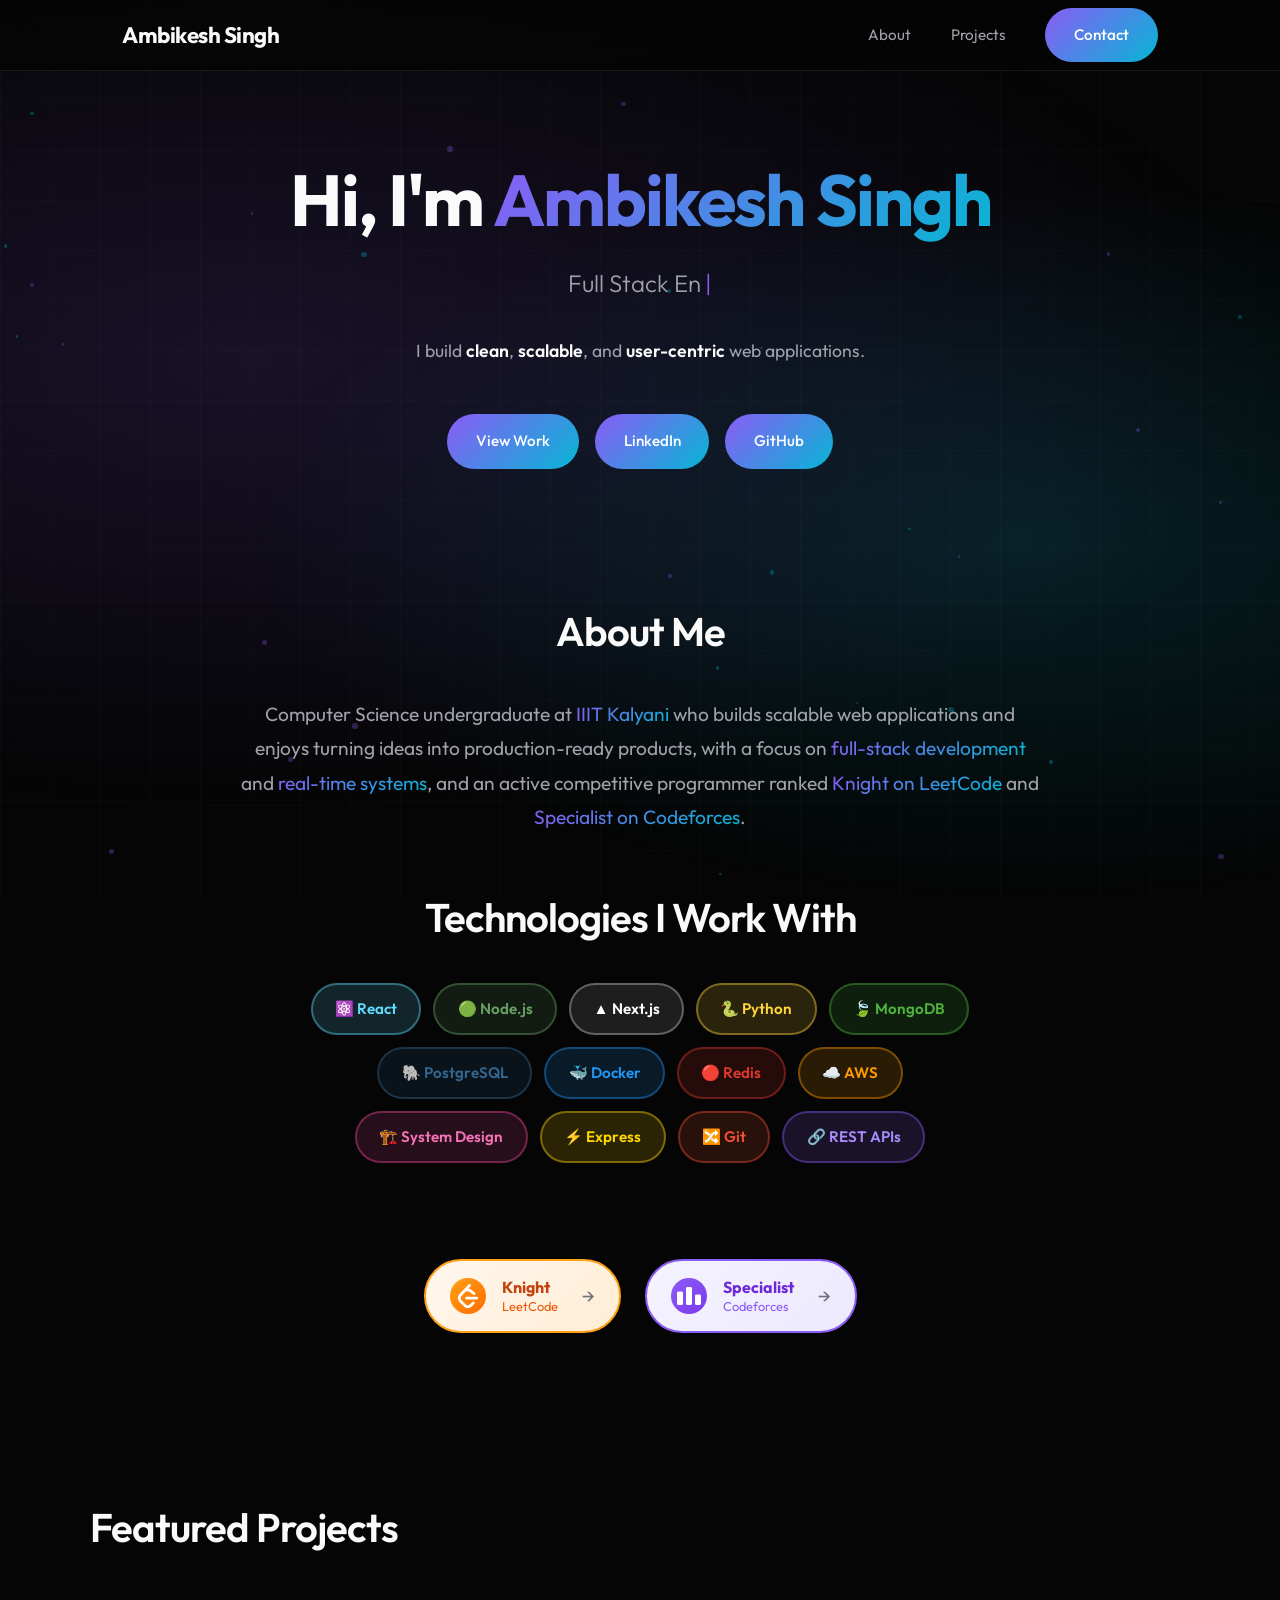
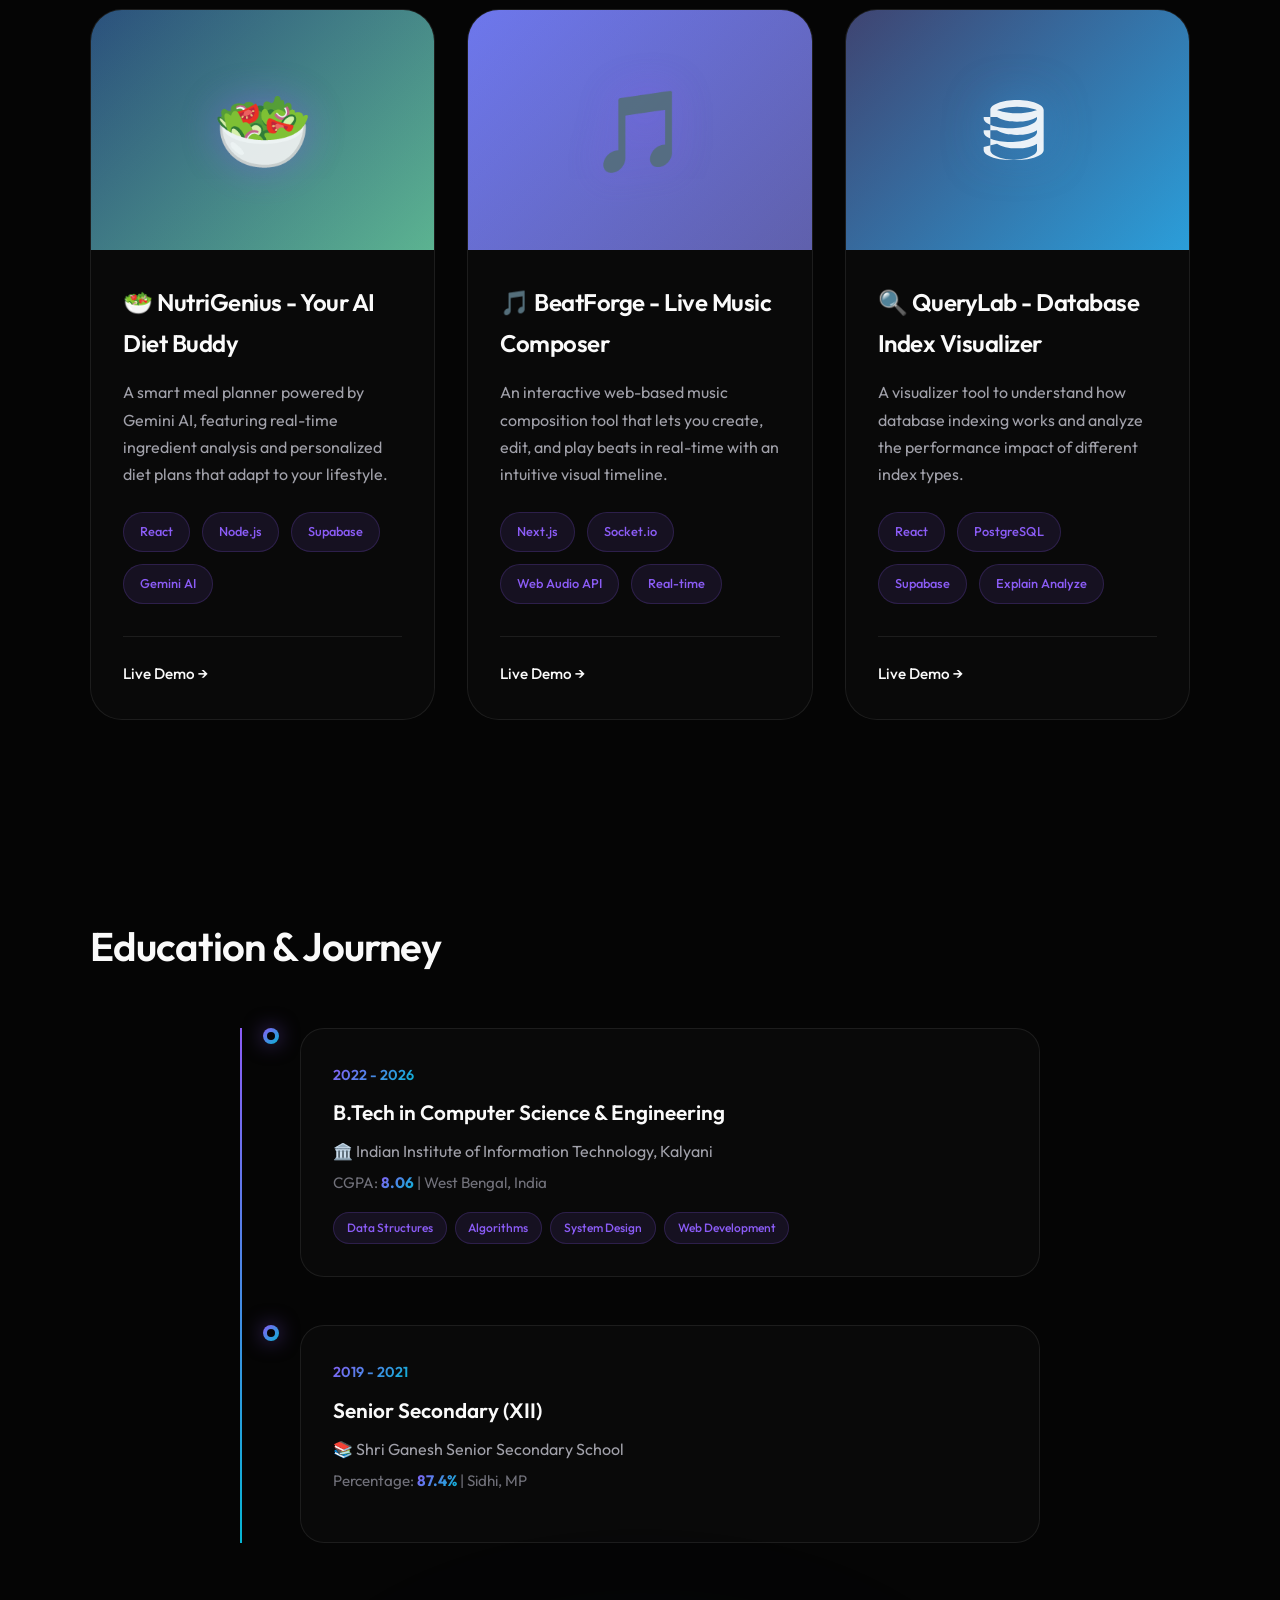
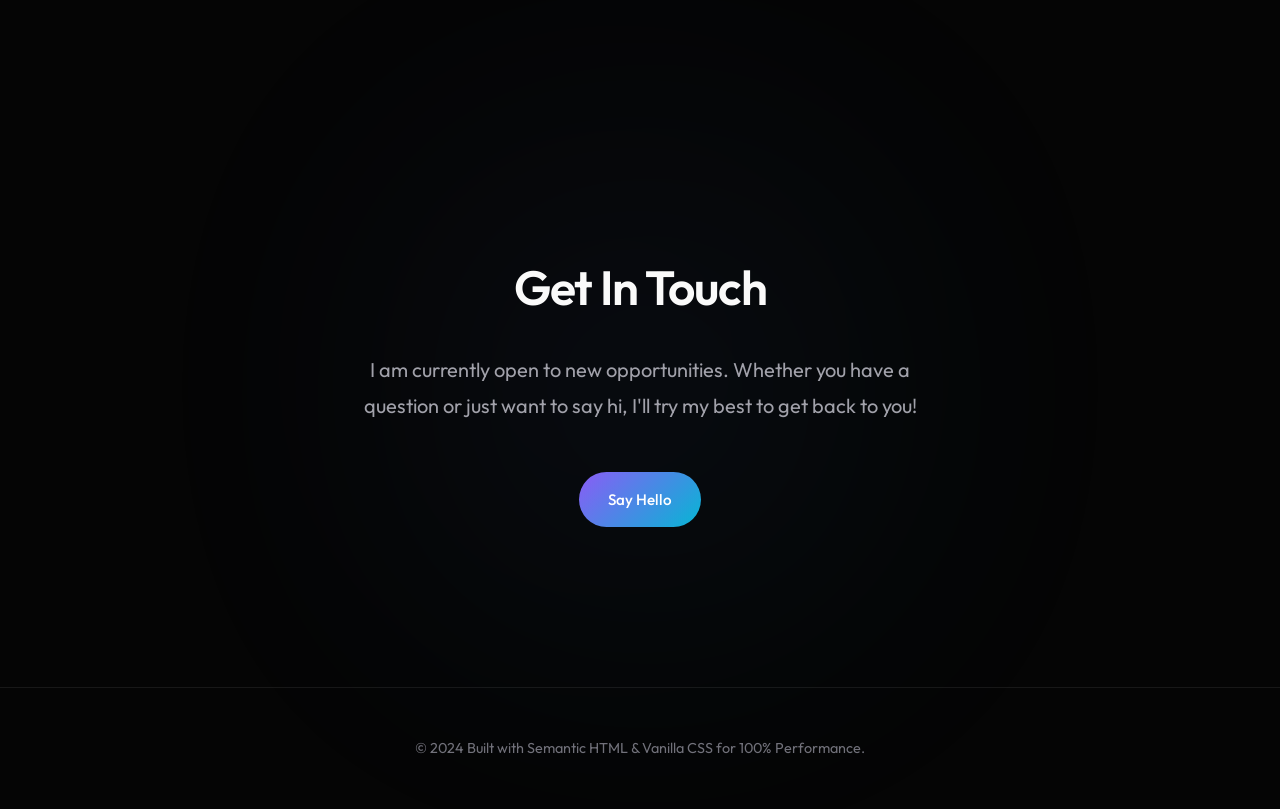
==== index.html @ 3ff6f2bd "just some minor changes" ====
<!DOCTYPE html>
<html lang="en">

<head>
    <meta charset="UTF-8">
    <meta name="viewport" content="width=device-width, initial-scale=1.0">
    <title>Ambikesh Singh | Software Engineer</title>
    <meta name="description"
        content="Portfolio of Ambikesh Singh, a Full Stack Software Engineer specializing in React, Node.js, and System Design. View my projects and coding stats.">

    <!-- SEO & Social Cards -->
    <meta property="og:title" content="Ambikesh Singh | Software Engineer">
    <meta property="og:description"
        content="Ambikesh Singh - Full Stack Engineer building high-performance web applications.">
    <meta property="og:type" content="profile">
    <meta name="twitter:card" content="summary_large_image">

    <!-- Preload Critical Assets -->
    <link rel="stylesheet" href="styles.css">
    <link rel="preconnect" href="https://fonts.googleapis.com">
    <link rel="preconnect" href="https://fonts.gstatic.com" crossorigin>
    <link href="https://fonts.googleapis.com/css2?family=Outfit:wght@300;400;500;600;700&display=swap" rel="stylesheet">

    <!-- JSON-LD Schema (To be customized) -->
    <script type="application/ld+json">
    {
      "@context": "https://schema.org",
      "@type": "ProfilePage",
      "mainEntity": {
        "@type": "Person",
        "name": "Ambikesh Singh", 
        "jobTitle": "Full Stack Developer",
        "description": "Building scalable web applications with modern tech stacks.",
        "sameAs": [
          "https://github.com/",
          "https://www.linkedin.com/in/ambikesh-singh-2a3958350/",
          "https://leetcode.com/u/iamambi/",
          "https://codeforces.com/profile/ambikesh_singh"
        ]
      }
    }
    </script>
</head>

<body>
    <!-- Cursor Glow Effect -->
    <div class="cursor-glow" id="cursorGlow"></div>

    <!-- Particles Container -->
    <div class="particles-container" id="particles"></div>

    <!-- Semantic Header -->
    <header class="header">
        <nav class="container nav-container">
            <a href="#" class="logo">Ambikesh Singh</a>

            <!-- Mobile Menu Button -->
            <button class="mobile-menu-btn" id="mobileMenuBtn" aria-label="Toggle menu">
                <span></span>
                <span></span>
                <span></span>
            </button>

            <ul class="nav-links" id="navLinks">
                <li><a href="#about">About</a></li>
                <li><a href="#projects">Projects</a></li>
                <li><a href="https://www.linkedin.com/in/ambikesh-singh-2a3958350/" target="_blank"
                        rel="noopener noreferrer" class="btn btn-primary">Contact</a></li>
            </ul>
        </nav>
    </header>

    <main>
        <!-- Hero Section with Typing Animation -->
        <section class="hero container">
            <div class="hero-content">
                <h1>Hi, I'm <span class="highlight">Ambikesh Singh</span></h1>
                <h2 class="subtitle">
                    <span class="typing-wrapper">
                        <span class="typing-text" id="typingText">Full Stack Engineer</span>
                        <span class="typing-cursor">|</span>
                    </span>
                </h2>
                <p class="bio">
                    I build <span class="tag">clean</span>, <span class="tag">scalable</span>, and
                    <span class="tag">user-centric</span> web applications.
                </p>
                <div class="cta-group">
                    <a href="#projects" class="btn btn-primary">View Work</a>
                    <a href="https://www.linkedin.com/in/ambikesh-singh-2a3958350/" target="_blank"
                        rel="noopener noreferrer" class="btn btn-primary">LinkedIn</a>
                    <a href="https://github.com/" target="_blank" rel="noopener noreferrer"
                        class="btn btn-primary">GitHub</a>
                </div>
            </div>
        </section>

        <!-- Technologies Section -->
        <section class="tech-section container" id="about">
            <h3>About Me</h3>
            <p class="about-text">
                Computer Science undergraduate at <span class="highlight">IIIT Kalyani</span> who builds scalable web
                applications and enjoys turning ideas into production-ready products, with a focus on <span
                    class="highlight">full-stack development</span> and <span class="highlight">real-time
                    systems</span>, and an active competitive programmer ranked <span class="highlight">Knight on
                    LeetCode</span> and <span class="highlight">Specialist on Codeforces</span>.
            </p>
            <h3 style="margin-top: 3rem;">Technologies I Work With</h3>
            <div class="tech-bubbles">
                <span class="bubble react">⚛️ React</span>
                <span class="bubble node">🟢 Node.js</span>
                <span class="bubble nextjs">▲ Next.js</span>
                <span class="bubble python">🐍 Python</span>
                <span class="bubble mongo">🍃 MongoDB</span>
                <span class="bubble postgres">🐘 PostgreSQL</span>
                <span class="bubble docker">🐳 Docker</span>
                <span class="bubble redis">🔴 Redis</span>
                <span class="bubble aws">☁️ AWS</span>
                <span class="bubble systemdesign">🏗️ System Design</span>
                <span class="bubble express">⚡ Express</span>
                <span class="bubble git">🔀 Git</span>
                <span class="bubble api">🔗 REST APIs</span>
            </div>
        </section>

        <!-- Compact Coding Stats -->
        <section id="stats" class="stats-section container">
            <div class="mini-stats-grid">
                <a href="https://leetcode.com/u/iamambi/" target="_blank" rel="noopener noreferrer"
                    class="mini-stat-card leetcode-mini">
                    <div class="mini-icon">
                        <svg viewBox="0 0 24 24" width="24" height="24" fill="currentColor">
                            <path
                                d="M13.483 0a1.374 1.374 0 0 0-.961.438L7.116 6.226l-3.854 4.126a5.266 5.266 0 0 0-1.209 2.104 5.35 5.35 0 0 0-.125.513 5.527 5.527 0 0 0 .062 2.362 5.83 5.83 0 0 0 .349 1.017 5.938 5.938 0 0 0 1.271 1.818l4.277 4.193.039.038c2.248 2.165 5.852 2.133 8.063-.074l2.396-2.392c.54-.54.54-1.414.003-1.955a1.378 1.378 0 0 0-1.951-.003l-2.396 2.392a3.021 3.021 0 0 1-4.205.038l-.02-.019-4.276-4.193c-.652-.64-.972-1.469-.948-2.263a2.68 2.68 0 0 1 .066-.523 2.545 2.545 0 0 1 .619-1.164L9.13 8.114c1.058-1.134 3.204-1.27 4.43-.278l3.501 2.831c.593.48 1.461.387 1.94-.207a1.384 1.384 0 0 0-.207-1.943l-3.5-2.831c-.8-.647-1.766-1.045-2.774-1.202l2.015-2.158A1.384 1.384 0 0 0 13.483 0zm-2.866 12.815a1.38 1.38 0 0 0-1.38 1.382 1.38 1.38 0 0 0 1.38 1.382H20.79a1.38 1.38 0 0 0 1.38-1.382 1.38 1.38 0 0 0-1.38-1.382z" />
                        </svg>
                    </div>
                    <div class="mini-info">
                        <span class="mini-title">Knight</span>
                        <span class="mini-sub">LeetCode</span>
                    </div>
                    <span class="mini-arrow">→</span>
                </a>

                <a href="https://codeforces.com/profile/ambikesh_singh" target="_blank" rel="noopener noreferrer"
                    class="mini-stat-card codeforces-mini">
                    <div class="mini-icon">
                        <svg viewBox="0 0 24 24" width="24" height="24" fill="currentColor">
                            <path
                                d="M4.5 7.5C5.328 7.5 6 8.172 6 9v10.5c0 .828-.672 1.5-1.5 1.5h-3C.672 21 0 20.328 0 19.5V9c0-.828.672-1.5 1.5-1.5h3zm9-4.5c.828 0 1.5.672 1.5 1.5v15c0 .828-.672 1.5-1.5 1.5h-3c-.828 0-1.5-.672-1.5-1.5v-15c0-.828.672-1.5 1.5-1.5h3zm9 7.5c.828 0 1.5.672 1.5 1.5v7.5c0 .828-.672 1.5-1.5 1.5h-3c-.828 0-1.5-.672-1.5-1.5V12c0-.828.672-1.5 1.5-1.5h3z" />
                        </svg>
                    </div>
                    <div class="mini-info">
                        <span class="mini-title">Specialist</span>
                        <span class="mini-sub">Codeforces</span>
                    </div>
                    <span class="mini-arrow">→</span>
                </a>
            </div>
        </section>

        <!-- Projects Section -->
        <section id="projects" class="projects-section container">
            <h3>Featured Projects</h3>
            <div class="projects-grid">
                <!-- Project 1: NutriGenius -->
                <article class="project-card">
                    <div class="project-image-placeholder"></div>
                    <div class="project-content">
                        <h4>🥗 NutriGenius - Your AI Diet Buddy</h4>
                        <p>A smart meal planner powered by Gemini AI, featuring real-time ingredient analysis and
                            personalized diet plans that adapt to your lifestyle.</p>
                        <div class="tech-stack">
                            <span>React</span>
                            <span>Node.js</span>
                            <span>Supabase</span>
                            <span>Gemini AI</span>
                        </div>
                        <div class="project-links">
                            <a href="https://eatly-frontend-three.vercel.app/" target="_blank" rel="noopener noreferrer"
                                class="link-text">Live Demo →</a>
                        </div>
                    </div>
                </article>

                <!-- Project 2: BeatForge -->
                <article class="project-card">
                    <div class="project-image-placeholder"></div>
                    <div class="project-content">
                        <h4>🎵 BeatForge - Live Music Composer</h4>
                        <p>An interactive web-based music composition tool that lets you create, edit, and play beats in
                            real-time with an intuitive visual timeline.</p>
                        <div class="tech-stack">
                            <span>Next.js</span>
                            <span>Socket.io</span>
                            <span>Web Audio API</span>
                            <span>Real-time</span>
                        </div>
                        <div class="project-links">
                            <a href="https://musically-web-nxbj.onrender.com/" target="_blank" rel="noopener noreferrer"
                                class="link-text">Live Demo →</a>
                        </div>
                    </div>
                </article>
                <!-- Project 3: QueryLab -->
                <article class="project-card">
                    <div class="project-image-placeholder">
                        <svg class="project-icon" viewBox="0 0 24 24" xmlns="http://www.w3.org/2000/svg">
                            <path
                                d="M12 3C7.58 3 4 4.34 4 6v12c0 1.66 3.58 3 8 3s8-1.34 8-3V6c0-1.66-3.58-3-8-3zm0 2c3.53 0 6 1 6 1s-2.47 1-6 1-6-1-6-1 2.47-1 6-1zm-6 3.09c1.33.88 3.54 1.41 6 1.41s4.67-.53 6-1.41V8.5c0 1.66-3.58 3-8 3s-8-1.34-8-3V8.09zm0 4c1.33.88 3.54 1.41 6 1.41s4.67-.53 6-1.41v.5c0 1.66-3.58 3-8 3s-8-1.34-8-3v-.5zm0 4c1.33.88 3.54 1.41 6 1.41s4.67-.53 6-1.41V18c0 1.66-3.58 3-8 3s-8-1.34-8-3v-.91z" />
                        </svg>
                    </div>
                    <div class="project-content">
                        <h4>🔍 QueryLab - Database Index Visualizer</h4>
                        <p>A visualizer tool to understand how database indexing works and analyze the performance
                            impact of different index types.</p>
                        <div class="tech-stack">
                            <span>React</span>
                            <span>PostgreSQL</span>
                            <span>Supabase</span>
                            <span>Explain Analyze</span>
                        </div>
                        <div class="project-links">
                            <a href="https://querylab-quq7.onrender.com" target="_blank" rel="noopener noreferrer"
                                class="link-text">Live Demo →</a>
                        </div>
                    </div>
                </article>
            </div>
        </section>

        <!-- Education Timeline Section -->
        <section class="timeline-section container">
            <h3>Education & Journey</h3>
            <div class="timeline">
                <div class="timeline-item">
                    <div class="timeline-marker"></div>
                    <div class="timeline-content">
                        <div class="timeline-date">2022 - 2026</div>
                        <h4>B.Tech in Computer Science & Engineering</h4>
                        <p class="timeline-institution">🏛️ Indian Institute of Information Technology, Kalyani</p>
                        <p class="timeline-details">CGPA: <strong>8.06</strong> | West Bengal, India</p>
                        <div class="timeline-tags">
                            <span>Data Structures</span>
                            <span>Algorithms</span>
                            <span>System Design</span>
                            <span>Web Development</span>
                        </div>
                    </div>
                </div>
                <div class="timeline-item">
                    <div class="timeline-marker"></div>
                    <div class="timeline-content">
                        <div class="timeline-date">2019 - 2021</div>
                        <h4>Senior Secondary (XII)</h4>
                        <p class="timeline-institution">📚 Shri Ganesh Senior Secondary School</p>
                        <p class="timeline-details">Percentage: <strong>87.4%</strong> | Sidhi, MP</p>
                    </div>
                </div>
            </div>
        </section>

        <!-- Contact Section -->
        <section id="contact" class="contact-section container">
            <h3>Get In Touch</h3>
            <p>I am currently open to new opportunities. Whether you have a question or just want to say hi, I'll try my
                best to get back to you!</p>
            <div class="contact-cta">
                <a href="https://www.linkedin.com/in/ambikesh-singh-2a3958350/" target="_blank"
                    rel="noopener noreferrer" class="btn btn-primary">Say Hello</a>
            </div>
        </section>

    </main>

    <footer class="footer">
        <div class="container footer-content">
            <p>© 2024 Built with Semantic HTML & Vanilla CSS for 100% Performance.</p>
        </div>
    </footer>

    <script src="script.js"></script>
</body>

</html>
---- styles.css ----
/* ============================================
   PREMIUM PORTFOLIO - DARK LUXE THEME
   ============================================ */

:root {
    --bg-dark: #050505;
    --bg-elevated: #0a0a0a;
    --bg-card: rgba(255, 255, 255, 0.02);
    --bg-card-hover: rgba(255, 255, 255, 0.05);
    --text-primary: #fafafa;
    --text-secondary: #a1a1aa;
    --text-muted: #71717a;
    --accent-1: #8b5cf6;
    /* Violet */
    --accent-2: #06b6d4;
    /* Cyan */
    --accent-gradient: linear-gradient(135deg, var(--accent-1) 0%, var(--accent-2) 100%);
    --border: rgba(255, 255, 255, 0.08);
    --border-hover: rgba(139, 92, 246, 0.4);
    --glow-violet: rgba(139, 92, 246, 0.15);
    --glow-cyan: rgba(6, 182, 212, 0.15);
    --font-main: 'Outfit', -apple-system, BlinkMacSystemFont, sans-serif;
    --transition-smooth: cubic-bezier(0.4, 0, 0.2, 1);
}

*,
*::before,
*::after {
    margin: 0;
    padding: 0;
    box-sizing: border-box;
}

html {
    scroll-behavior: smooth;
    font-size: 16px;
}

body {
    background-color: var(--bg-dark);
    color: var(--text-primary);
    font-family: var(--font-main);
    line-height: 1.7;
    overflow-x: hidden;
    min-height: 100vh;
}

/* Subtle Background Gradient */
body::before {
    content: '';
    position: fixed;
    top: 0;
    left: 0;
    right: 0;
    bottom: 0;
    background:
        radial-gradient(ellipse 80% 50% at 20% 40%, var(--glow-violet), transparent),
        radial-gradient(ellipse 60% 40% at 80% 60%, var(--glow-cyan), transparent);
    pointer-events: none;
    z-index: -1;
}

/* Subtle Grid Pattern */
body::after {
    content: '';
    position: fixed;
    top: 0;
    left: 0;
    right: 0;
    bottom: 0;
    background-image:
        linear-gradient(rgba(255, 255, 255, 0.02) 1px, transparent 1px),
        linear-gradient(90deg, rgba(255, 255, 255, 0.02) 1px, transparent 1px);
    background-size: 50px 50px;
    pointer-events: none;
    z-index: -1;
}

/* ============ UTILITIES ============ */
.container {
    max-width: 1100px;
    margin: 0 auto;
    padding: 0 2rem;
}

.highlight {
    background: var(--accent-gradient);
    -webkit-background-clip: text;
    -webkit-text-fill-color: transparent;
    background-clip: text;
}

/* ============ BUTTONS ============ */
.btn {
    display: inline-flex;
    align-items: center;
    justify-content: center;
    gap: 0.5rem;
    padding: 0.9rem 1.8rem;
    border-radius: 100px;
    font-weight: 500;
    font-size: 0.95rem;
    text-decoration: none;
    transition: all 0.3s var(--transition-smooth);
    position: relative;
    overflow: hidden;
}

.btn-primary {
    background: var(--accent-gradient);
    color: white;
    border: none;
}

.btn-primary::before {
    content: '';
    position: absolute;
    inset: 0;
    background: linear-gradient(135deg, transparent, rgba(255, 255, 255, 0.2));
    opacity: 0;
    transition: opacity 0.3s;
}

.btn-primary:hover::before {
    opacity: 1;
}

.btn-primary:hover {
    transform: translateY(-3px);
    box-shadow: 0 20px 40px -15px rgba(139, 92, 246, 0.5);
}

.btn-ghost {
    background: transparent;
    color: var(--text-primary);
    border: 1px solid var(--border);
    backdrop-filter: blur(10px);
}

.btn-ghost:hover {
    border-color: var(--border-hover);
    background: var(--bg-card-hover);
    transform: translateY(-2px);
}

/* ============ HEADER / NAV ============ */
.header {
    position: fixed;
    top: 0;
    left: 0;
    width: 100%;
    z-index: 1000;
    background: rgba(5, 5, 5, 0.85);
    backdrop-filter: blur(20px);
    -webkit-backdrop-filter: blur(20px);
    border-bottom: 1px solid var(--border);
}

.nav-container {
    display: flex;
    justify-content: space-between;
    align-items: center;
    height: 70px;
}

.logo {
    font-size: 1.4rem;
    font-weight: 700;
    color: var(--text-primary);
    text-decoration: none;
    letter-spacing: -0.5px;
    transition: opacity 0.2s;
}

.logo:hover {
    opacity: 0.8;
}

.nav-links {
    display: flex;
    gap: 2.5rem;
    list-style: none;
    align-items: center;
}

.nav-links a:not(.btn) {
    color: var(--text-secondary);
    text-decoration: none;
    font-size: 0.95rem;
    font-weight: 400;
    transition: color 0.2s;
    position: relative;
}

.nav-links a:not(.btn)::after {
    content: '';
    position: absolute;
    bottom: -4px;
    left: 0;
    width: 0;
    height: 2px;
    background: var(--accent-gradient);
    transition: width 0.3s var(--transition-smooth);
}

.nav-links a:not(.btn):hover {
    color: var(--text-primary);
}

.nav-links a:not(.btn):hover::after {
    width: 100%;
}

/* ============ HERO ============ */
.hero {
    padding-top: 10rem;
    padding-bottom: 4rem;
    display: flex;
    align-items: center;
    justify-content: center;
    text-align: center;
    position: relative;
}

.hero-content {
    max-width: 800px;
    animation: fadeUp 1s ease-out;
}

@keyframes fadeUp {
    from {
        opacity: 0;
        transform: translateY(40px);
    }

    to {
        opacity: 1;
        transform: translateY(0);
    }
}

.profile-image-container {
    margin-bottom: 3rem;
}

.avatar-placeholder {
    width: 140px;
    height: 140px;
    background: var(--bg-elevated);
    border-radius: 50%;
    display: flex;
    align-items: center;
    justify-content: center;
    margin: 0 auto;
    font-size: 2.5rem;
    font-weight: 700;
    color: var(--text-primary);
    position: relative;
    border: 3px solid transparent;
    background-image: linear-gradient(var(--bg-elevated), var(--bg-elevated)), var(--accent-gradient);
    background-origin: border-box;
    background-clip: content-box, border-box;
    animation: float 6s ease-in-out infinite;
    box-shadow: 0 20px 40px -10px rgba(139, 92, 246, 0.2);
}

@keyframes float {

    0%,
    100% {
        transform: translateY(0);
    }

    50% {
        transform: translateY(-10px);
    }
}

.avatar-placeholder::before {
    content: '';
    position: absolute;
    inset: -15px;
    border-radius: 50%;
    background: var(--accent-gradient);
    filter: blur(30px);
    opacity: 0.4;
    z-index: -1;
    animation: pulse 4s ease-in-out infinite;
}

@keyframes pulse {

    0%,
    100% {
        opacity: 0.3;
        transform: scale(1);
    }

    50% {
        opacity: 0.5;
        transform: scale(1.05);
    }
}

h1 {
    font-size: clamp(2.5rem, 6vw, 4.5rem);
    line-height: 1.1;
    margin-bottom: 1.5rem;
    font-weight: 700;
    letter-spacing: -2px;
}

.subtitle {
    font-size: clamp(1.1rem, 2.5vw, 1.5rem);
    color: var(--text-secondary);
    font-weight: 300;
    margin-bottom: 2rem;
}

.bio {
    font-size: 1.1rem;
    color: var(--text-secondary);
    max-width: 500px;
    margin: 0 auto;
}

.tag {
    color: var(--text-primary);
    font-weight: 600;
    position: relative;
}

.cta-group {
    display: flex;
    gap: 1rem;
    justify-content: center;
    margin-top: 3rem;
    flex-wrap: wrap;
}

/* ============ TECHNOLOGIES SECTION ============ */
.tech-section {
    padding: 4rem 0;
    text-align: center;
}

.tech-section h3 {
    margin-bottom: 2rem;
}

.about-text {
    font-size: 1.2rem;
    color: var(--text-secondary);
    line-height: 1.8;
    max-width: 800px;
    margin: 0 auto 2rem;
    text-align: center;
}

.tech-bubbles {
    display: flex;
    flex-wrap: wrap;
    justify-content: center;
    gap: 0.75rem;
    max-width: 700px;
    margin: 0 auto;
}

.bubble {
    padding: 0.7rem 1.4rem;
    border-radius: 100px;
    font-size: 0.95rem;
    font-weight: 600;
    transition: all 0.3s ease;
    cursor: default;
    border: 2px solid transparent;
}

.bubble:hover {
    transform: translateY(-4px) scale(1.08);
}

/* Individual Tech Colors */
.bubble.react {
    background: rgba(97, 218, 251, 0.15);
    color: #61dafb;
    border-color: rgba(97, 218, 251, 0.4);
}

.bubble.react:hover {
    box-shadow: 0 0 30px rgba(97, 218, 251, 0.5);
    background: rgba(97, 218, 251, 0.25);
}

.bubble.node {
    background: rgba(104, 160, 99, 0.15);
    color: #68a063;
    border-color: rgba(104, 160, 99, 0.4);
}

.bubble.node:hover {
    box-shadow: 0 0 30px rgba(104, 160, 99, 0.5);
    background: rgba(104, 160, 99, 0.25);
}

.bubble.typescript {
    background: rgba(49, 120, 198, 0.15);
    color: #3178c6;
    border-color: rgba(49, 120, 198, 0.4);
}

.bubble.typescript:hover {
    box-shadow: 0 0 30px rgba(49, 120, 198, 0.5);
    background: rgba(49, 120, 198, 0.25);
}

.bubble.python {
    background: rgba(255, 212, 59, 0.15);
    color: #ffd43b;
    border-color: rgba(255, 212, 59, 0.4);
}

.bubble.python:hover {
    box-shadow: 0 0 30px rgba(255, 212, 59, 0.5);
    background: rgba(255, 212, 59, 0.25);
}

.bubble.mongo {
    background: rgba(77, 179, 61, 0.15);
    color: #4db33d;
    border-color: rgba(77, 179, 61, 0.4);
}

.bubble.mongo:hover {
    box-shadow: 0 0 30px rgba(77, 179, 61, 0.5);
    background: rgba(77, 179, 61, 0.25);
}

.bubble.postgres {
    background: rgba(51, 103, 145, 0.15);
    color: #336791;
    border-color: rgba(51, 103, 145, 0.4);
}

.bubble.postgres:hover {
    box-shadow: 0 0 30px rgba(51, 103, 145, 0.5);
    background: rgba(51, 103, 145, 0.25);
}

.bubble.docker {
    background: rgba(33, 150, 243, 0.15);
    color: #2196f3;
    border-color: rgba(33, 150, 243, 0.4);
}

.bubble.docker:hover {
    box-shadow: 0 0 30px rgba(33, 150, 243, 0.5);
    background: rgba(33, 150, 243, 0.25);
}

.bubble.aws {
    background: rgba(255, 153, 0, 0.15);
    color: #ff9900;
    border-color: rgba(255, 153, 0, 0.4);
}

.bubble.aws:hover {
    box-shadow: 0 0 30px rgba(255, 153, 0, 0.5);
    background: rgba(255, 153, 0, 0.25);
}

.bubble.redis {
    background: rgba(220, 56, 45, 0.15);
    color: #dc382d;
    border-color: rgba(220, 56, 45, 0.4);
}

.bubble.redis:hover {
    box-shadow: 0 0 30px rgba(220, 56, 45, 0.5);
    background: rgba(220, 56, 45, 0.25);
}

.bubble.nextjs {
    background: rgba(255, 255, 255, 0.1);
    color: #ffffff;
    border-color: rgba(255, 255, 255, 0.3);
}

.bubble.nextjs:hover {
    box-shadow: 0 0 30px rgba(255, 255, 255, 0.4);
    background: rgba(255, 255, 255, 0.2);
}

.bubble.express {
    background: rgba(255, 214, 0, 0.15);
    color: #ffd600;
    border-color: rgba(255, 214, 0, 0.4);
}

.bubble.express:hover {
    box-shadow: 0 0 30px rgba(255, 214, 0, 0.5);
    background: rgba(255, 214, 0, 0.25);
}

.bubble.git {
    background: rgba(240, 80, 51, 0.15);
    color: #f05033;
    border-color: rgba(240, 80, 51, 0.4);
}

.bubble.git:hover {
    box-shadow: 0 0 30px rgba(240, 80, 51, 0.5);
    background: rgba(240, 80, 51, 0.25);
}

.bubble.api {
    background: rgba(139, 92, 246, 0.15);
    color: #a78bfa;
    border-color: rgba(139, 92, 246, 0.4);
}

.bubble.api:hover {
    box-shadow: 0 0 30px rgba(139, 92, 246, 0.5);
    background: rgba(139, 92, 246, 0.25);
}

.bubble.systemdesign {
    background: rgba(236, 72, 153, 0.15);
    color: #f472b6;
    border-color: rgba(236, 72, 153, 0.4);
}

.bubble.systemdesign:hover {
    box-shadow: 0 0 30px rgba(236, 72, 153, 0.5);
    background: rgba(236, 72, 153, 0.25);
}

/* ============ MINI STATS SECTION ============ */
.stats-section {
    padding: 2rem 0 4rem;
}

.mini-stats-grid {
    display: flex;
    justify-content: center;
    gap: 1.5rem;
    flex-wrap: wrap;
}

.mini-stat-card {
    display: flex;
    align-items: center;
    gap: 1rem;
    padding: 1rem 1.5rem;
    border-radius: 100px;
    text-decoration: none;
    transition: all 0.3s ease;
    border: 2px solid transparent;
}

/* LeetCode Mini Card */
.leetcode-mini {
    background: linear-gradient(135deg, #fff7ed, #ffedd5);
    border-color: #ffa116;
}

.leetcode-mini .mini-icon {
    background: linear-gradient(135deg, #ffa116, #ff6b00);
    color: white;
    width: 36px;
    height: 36px;
    border-radius: 50%;
    display: flex;
    align-items: center;
    justify-content: center;
}

.leetcode-mini .mini-title {
    color: #c2410c;
    font-weight: 700;
    font-size: 1rem;
}

.leetcode-mini .mini-sub {
    color: #ea580c;
    font-size: 0.8rem;
}

.leetcode-mini:hover {
    transform: translateY(-4px);
    box-shadow: 0 15px 30px -10px rgba(255, 161, 22, 0.4);
}

/* Codeforces Mini Card */
.codeforces-mini {
    background: linear-gradient(135deg, #f5f3ff, #ede9fe);
    border-color: #8b5cf6;
}

.codeforces-mini .mini-icon {
    background: linear-gradient(135deg, #8b5cf6, #7c3aed);
    color: white;
    width: 36px;
    height: 36px;
    border-radius: 50%;
    display: flex;
    align-items: center;
    justify-content: center;
}

.codeforces-mini .mini-title {
    color: #6d28d9;
    font-weight: 700;
    font-size: 1rem;
}

.codeforces-mini .mini-sub {
    color: #8b5cf6;
    font-size: 0.8rem;
}

.codeforces-mini:hover {
    transform: translateY(-4px);
    box-shadow: 0 15px 30px -10px rgba(139, 92, 246, 0.4);
}

.mini-info {
    display: flex;
    flex-direction: column;
    line-height: 1.3;
}

.mini-arrow {
    color: var(--text-muted);
    font-size: 1.2rem;
    margin-left: 0.5rem;
    transition: transform 0.3s;
}

.mini-stat-card:hover .mini-arrow {
    transform: translateX(4px);
}

/* ============ BENTO STATS (LEGACY) ============ */
.bento-grid {
    display: grid;
    grid-template-columns: repeat(auto-fit, minmax(340px, 1fr));
    gap: 2rem;
}

.bento-card {
    position: relative;
    border-radius: 1.5rem;
    text-decoration: none;
    overflow: hidden;
    min-height: 280px;
    transition: all 0.4s cubic-bezier(0.175, 0.885, 0.32, 1.275);
}

/* ====== LEETCODE - WARM ORANGE/YELLOW ====== */
.bento-leetcode {
    background: linear-gradient(135deg, #ff8c00 0%, #ffa116 30%, #ffcc00 70%, #ffe066 100%);
}

.bento-leetcode::before {
    content: '';
    position: absolute;
    top: 0;
    left: 0;
    right: 0;
    bottom: 0;
    background:
        radial-gradient(circle at 20% 80%, rgba(255, 255, 255, 0.3) 0%, transparent 40%),
        radial-gradient(circle at 80% 20%, rgba(255, 200, 0, 0.4) 0%, transparent 50%);
    pointer-events: none;
}

.bento-leetcode .bento-icon {
    background: rgba(0, 0, 0, 0.2);
    color: #fff;
    backdrop-filter: blur(10px);
    border: 1px solid rgba(255, 255, 255, 0.3);
}

.bento-leetcode .bento-badge {
    color: rgba(0, 0, 0, 0.7);
    font-weight: 700;
}

.bento-leetcode .bento-big-number {
    color: #000;
    text-shadow: 2px 2px 0 rgba(255, 255, 255, 0.3);
}

.bento-leetcode .bento-label {
    color: rgba(0, 0, 0, 0.7);
}

.bento-leetcode .bento-rank {
    color: #000;
    background: rgba(255, 255, 255, 0.3);
    padding: 0.4rem 0.8rem;
    border-radius: 100px;
    font-weight: 600;
}

.bento-leetcode .bento-arrow {
    color: rgba(0, 0, 0, 0.5);
}

.bento-leetcode:hover {
    transform: translateY(-12px) scale(1.03) rotate(-1deg);
    box-shadow:
        0 30px 60px -15px rgba(255, 140, 0, 0.6),
        0 0 0 4px rgba(255, 200, 0, 0.3);
}

/* ====== CODEFORCES - VIBRANT BLUE/PURPLE ====== */
.bento-codeforces {
    background: linear-gradient(135deg, #667eea 0%, #764ba2 50%, #f093fb 100%);
}

.bento-codeforces::before {
    content: '';
    position: absolute;
    top: 0;
    left: 0;
    right: 0;
    bottom: 0;
    background:
        radial-gradient(circle at 80% 80%, rgba(255, 255, 255, 0.25) 0%, transparent 40%),
        radial-gradient(circle at 20% 30%, rgba(240, 147, 251, 0.3) 0%, transparent 50%);
    pointer-events: none;
}

.bento-codeforces .bento-icon {
    background: rgba(255, 255, 255, 0.2);
    color: #fff;
    backdrop-filter: blur(10px);
    border: 1px solid rgba(255, 255, 255, 0.3);
}

.bento-codeforces .bento-badge {
    color: rgba(255, 255, 255, 0.85);
    font-weight: 700;
}

.bento-codeforces .bento-big-number {
    color: #fff;
    text-shadow: 2px 2px 0 rgba(0, 0, 0, 0.2);
}

.bento-codeforces .bento-label {
    color: rgba(255, 255, 255, 0.8);
}

.bento-codeforces .bento-rank {
    color: #fff;
    background: rgba(255, 255, 255, 0.2);
    padding: 0.4rem 0.8rem;
    border-radius: 100px;
    font-weight: 600;
}

.bento-codeforces .bento-arrow {
    color: rgba(255, 255, 255, 0.6);
}

.bento-codeforces:hover {
    transform: translateY(-12px) scale(1.03) rotate(1deg);
    box-shadow:
        0 30px 60px -15px rgba(102, 126, 234, 0.6),
        0 0 0 4px rgba(240, 147, 251, 0.3);
}

.bento-card:hover .bento-arrow {
    opacity: 1;
    transform: translateX(5px);
}

/* Shine Animation */
.bento-shine {
    position: absolute;
    top: 0;
    left: -100%;
    width: 50%;
    height: 100%;
    background: linear-gradient(90deg, transparent, rgba(255, 255, 255, 0.1), transparent);
    transform: skewX(-20deg);
    transition: left 0.6s ease;
    pointer-events: none;
}

.bento-card:hover .bento-shine {
    left: 150%;
}

/* Card Content */
.bento-content {
    position: relative;
    z-index: 1;
    padding: 2rem;
    height: 100%;
    display: flex;
    flex-direction: column;
}

.bento-header {
    display: flex;
    align-items: center;
    gap: 1rem;
    margin-bottom: 1.5rem;
}

.bento-icon {
    width: 50px;
    height: 50px;
    border-radius: 0.75rem;
    display: flex;
    align-items: center;
    justify-content: center;
    box-shadow: 0 8px 20px -5px rgba(0, 0, 0, 0.4);
}

.bento-badge {
    font-size: 0.85rem;
    font-weight: 600;
    color: var(--text-secondary);
    text-transform: uppercase;
    letter-spacing: 1.5px;
}

.bento-stats {
    flex: 1;
    display: flex;
    flex-direction: column;
    justify-content: center;
}

.bento-big-number {
    font-size: 5rem;
    font-weight: 900;
    line-height: 1;
    letter-spacing: -4px;
    animation: numberPulse 2s ease-in-out infinite;
}

@keyframes numberPulse {

    0%,
    100% {
        transform: scale(1);
    }

    50% {
        transform: scale(1.02);
    }
}

.bento-label {
    font-size: 1.1rem;
    color: var(--text-secondary);
    margin-top: 0.5rem;
}

.bento-footer {
    display: flex;
    justify-content: space-between;
    align-items: center;
    margin-top: 1.5rem;
    padding-top: 1rem;
    border-top: 1px solid rgba(255, 255, 255, 0.05);
}

.bento-rank {
    font-size: 0.95rem;
    color: var(--text-primary);
    font-weight: 500;
}

.bento-arrow {
    font-size: 0.9rem;
    color: var(--text-muted);
    transition: all 0.3s;
    opacity: 0;
    transform: translateX(-10px);
}

.bento-card:hover .bento-arrow {
    opacity: 1;
    transform: translateX(0);
    color: var(--text-primary);
}

/* ============ PROJECTS ============ */
.projects-section {
    padding: 6rem 0;
}

h3 {
    font-size: 2.5rem;
    margin-bottom: 3rem;
    font-weight: 600;
    letter-spacing: -1px;
}

.projects-grid {
    display: grid;
    grid-template-columns: repeat(3, 1fr);
    gap: 2rem;
}

@media (max-width: 1024px) {
    .projects-grid {
        grid-template-columns: repeat(2, 1fr);
    }
}

.project-card {
    background: var(--bg-card);
    border: 1px solid var(--border);
    border-radius: 2rem;
    overflow: hidden;
    transition: all 0.4s var(--transition-smooth);
    display: flex;
    flex-direction: column;
}

.project-card:hover {
    transform: translateY(-10px);
    border-color: var(--border-hover);
    box-shadow:
        0 30px 60px -15px rgba(0, 0, 0, 0.5),
        0 0 0 1px var(--border-hover);
}

.project-image-placeholder {
    height: 240px;
    background: linear-gradient(135deg, #1a1a2e 0%, #16213e 50%, #0f3460 100%);
    position: relative;
    overflow: hidden;
    display: flex;
    align-items: center;
    justify-content: center;
}

.project-image-placeholder::before {
    content: '';
    position: absolute;
    inset: 0;
    background: linear-gradient(135deg, rgba(139, 92, 246, 0.2), rgba(6, 182, 212, 0.2));
    opacity: 1;
}

.project-image-placeholder::after {
    content: '';
    position: absolute;
    top: 50%;
    left: 50%;
    transform: translate(-50%, -50%);
    font-size: 5rem;
    opacity: 0.9;
    z-index: 1;
    filter: drop-shadow(0 0 20px rgba(139, 92, 246, 0.5));
}

/* NutriGenius Project */
.project-card:nth-child(1) .project-image-placeholder {
    background: linear-gradient(135deg, #134e5e 0%, #71b280 100%);
}

.project-card:nth-child(1) .project-image-placeholder::after {
    content: '🥗';
}

/* BeatForge Project */
.project-card:nth-child(2) .project-image-placeholder {
    background: linear-gradient(135deg, #667eea 0%, #764ba2 100%);
}

.project-card:nth-child(2) .project-image-placeholder::after {
    content: '🎵';
}

/* QueryLab Project */
.project-card:nth-child(3) .project-image-placeholder {
    background: linear-gradient(135deg, #2c3e50 0%, #3498db 100%);
}

.project-card:nth-child(3) .project-image-placeholder::after {
    content: none;
}

.project-icon {
    width: 80px;
    height: 80px;
    fill: rgba(255, 255, 255, 0.9);
    filter: drop-shadow(0 0 20px rgba(52, 152, 219, 0.5));
    animation: float 6s ease-in-out infinite;
    z-index: 2;
}

.project-content {
    padding: 2rem;
    flex: 1;
    display: flex;
    flex-direction: column;
}

.project-content h4 {
    font-size: 1.5rem;
    margin-bottom: 1rem;
    font-weight: 600;
    letter-spacing: -0.5px;
}

.project-content p {
    color: var(--text-secondary);
    font-size: 1rem;
    line-height: 1.7;
    margin-bottom: 1.5rem;
    flex: 1;
}

.tech-stack {
    display: flex;
    gap: 0.75rem;
    flex-wrap: wrap;
    margin-bottom: 2rem;
}

.tech-stack span {
    background: rgba(139, 92, 246, 0.1);
    color: var(--accent-1);
    padding: 0.5rem 1rem;
    border-radius: 100px;
    font-size: 0.8rem;
    font-weight: 500;
    border: 1px solid rgba(139, 92, 246, 0.2);
    transition: all 0.2s;
}

.tech-stack span:hover {
    background: rgba(139, 92, 246, 0.2);
}

.project-links {
    display: flex;
    gap: 2rem;
    padding-top: 1.5rem;
    border-top: 1px solid var(--border);
}

.link-text {
    color: var(--text-primary);
    text-decoration: none;
    font-weight: 500;
    font-size: 0.95rem;
    transition: all 0.2s;
    display: flex;
    align-items: center;
    gap: 0.5rem;
}

.link-text:hover {
    color: var(--accent-1);
    gap: 0.75rem;
}

/* ============ CONTACT ============ */
.contact-section {
    text-align: center;
    padding: 10rem 0;
    max-width: 600px;
    margin: 0 auto;
    position: relative;
}

.contact-section::before {
    content: '';
    position: absolute;
    top: 50%;
    left: 50%;
    transform: translate(-50%, -50%);
    width: 400px;
    height: 400px;
    background: var(--accent-gradient);
    filter: blur(150px);
    opacity: 0.1;
    z-index: -1;
    border-radius: 50%;
}

.contact-section h3 {
    font-size: 3rem;
    margin-bottom: 1.5rem;
    text-align: center;
}

.contact-section p {
    font-size: 1.25rem;
    color: var(--text-secondary);
    margin-bottom: 3rem;
    line-height: 1.8;
}

.contact-cta {
    display: flex;
    justify-content: center;
}

/* ============ FOOTER ============ */
.footer {
    border-top: 1px solid var(--border);
    padding: 3rem 0;
    text-align: center;
}

.footer p {
    color: var(--text-muted);
    font-size: 0.9rem;
}

/* ============ RESPONSIVE ============ */
@media (max-width: 768px) {
    .container {
        padding: 0 1.5rem;
    }

    .hero {
        padding-top: 8rem;
        padding-bottom: 4rem;
    }

    h1 {
        letter-spacing: -1px;
    }

    .nav-links {
        position: fixed;
        top: 70px;
        left: 0;
        right: 0;
        background: rgba(5, 5, 5, 0.98);
        backdrop-filter: blur(20px);
        flex-direction: column;
        padding: 2rem;
        gap: 1.5rem;
        transform: translateY(-100%);
        opacity: 0;
        visibility: hidden;
        transition: all 0.3s ease;
        border-bottom: 1px solid var(--border);
    }

    .nav-links.active {
        transform: translateY(0);
        opacity: 1;
        visibility: visible;
    }

    .mobile-menu-btn {
        display: flex;
    }

    .projects-grid {
        grid-template-columns: 1fr;
    }

    .stats-grid {
        grid-template-columns: 1fr;
    }

    .contact-section {
        padding: 6rem 0;
    }

    .timeline::before {
        left: 20px;
    }

    .timeline-marker {
        left: 20px !important;
    }

    .timeline-content {
        margin-left: 50px !important;
    }

    .achievements-grid {
        grid-template-columns: 1fr;
    }
}

/* ============ CURSOR GLOW EFFECT ============ */
.cursor-glow {
    position: fixed;
    width: 400px;
    height: 400px;
    background: radial-gradient(circle, rgba(139, 92, 246, 0.15) 0%, transparent 70%);
    border-radius: 50%;
    pointer-events: none;
    z-index: 9999;
    transform: translate(-50%, -50%);
    transition: opacity 0.3s ease;
    opacity: 0;
}

.cursor-glow.active {
    opacity: 1;
}

/* ============ PARTICLES CONTAINER ============ */
.particles-container {
    position: fixed;
    top: 0;
    left: 0;
    width: 100%;
    height: 100%;
    pointer-events: none;
    z-index: -1;
    overflow: hidden;
}

.particle {
    position: absolute;
    width: 4px;
    height: 4px;
    background: var(--accent-1);
    border-radius: 50%;
    opacity: 0.3;
    animation: floatParticle 15s infinite linear;
}

@keyframes floatParticle {
    0% {
        transform: translateY(100vh) rotate(0deg);
        opacity: 0;
    }

    10% {
        opacity: 0.3;
    }

    90% {
        opacity: 0.3;
    }

    100% {
        transform: translateY(-100vh) rotate(720deg);
        opacity: 0;
    }
}

/* ============ TYPING ANIMATION ============ */
.typing-wrapper {
    display: inline-flex;
    align-items: center;
}

.typing-text {
    display: inline-block;
}

.typing-cursor {
    display: inline-block;
    margin-left: 4px;
    animation: blink 1s step-end infinite;
    color: var(--accent-1);
    font-weight: 300;
}

@keyframes blink {

    0%,
    50% {
        opacity: 1;
    }

    51%,
    100% {
        opacity: 0;
    }
}

/* ============ MOBILE MENU BUTTON ============ */
.mobile-menu-btn {
    display: none;
    flex-direction: column;
    justify-content: center;
    gap: 5px;
    width: 30px;
    height: 30px;
    background: transparent;
    border: none;
    cursor: pointer;
    z-index: 1001;
}

.mobile-menu-btn span {
    display: block;
    width: 100%;
    height: 2px;
    background: var(--text-primary);
    border-radius: 2px;
    transition: all 0.3s ease;
}

.mobile-menu-btn.active span:nth-child(1) {
    transform: rotate(45deg) translate(5px, 5px);
}

.mobile-menu-btn.active span:nth-child(2) {
    opacity: 0;
}

.mobile-menu-btn.active span:nth-child(3) {
    transform: rotate(-45deg) translate(5px, -5px);
}

/* ============ TIMELINE SECTION ============ */
.timeline-section {
    padding: 6rem 0;
}

.timeline {
    position: relative;
    max-width: 800px;
    margin: 0 auto;
    padding-left: 30px;
}

.timeline::before {
    content: '';
    position: absolute;
    left: 0;
    top: 0;
    bottom: 0;
    width: 2px;
    background: linear-gradient(to bottom, var(--accent-1), var(--accent-2));
}

.timeline-item {
    position: relative;
    margin-bottom: 3rem;
    opacity: 0;
    transform: translateX(-30px);
    animation: slideIn 0.6s ease forwards;
}

.timeline-item:nth-child(1) {
    animation-delay: 0.2s;
}

.timeline-item:nth-child(2) {
    animation-delay: 0.4s;
}

.timeline-item:nth-child(3) {
    animation-delay: 0.6s;
}

@keyframes slideIn {
    to {
        opacity: 1;
        transform: translateX(0);
    }
}

.timeline-marker {
    position: absolute;
    left: -7px;
    top: 0;
    width: 16px;
    height: 16px;
    background: var(--accent-gradient);
    border-radius: 50%;
    box-shadow: 0 0 20px rgba(139, 92, 246, 0.5);
}

.timeline-marker::before {
    content: '';
    position: absolute;
    inset: 4px;
    background: var(--bg-dark);
    border-radius: 50%;
}

.timeline-content {
    margin-left: 30px;
    background: var(--bg-card);
    border: 1px solid var(--border);
    border-radius: 1.5rem;
    padding: 2rem;
    transition: all 0.3s ease;
}

.timeline-content:hover {
    border-color: var(--border-hover);
    transform: translateX(10px);
    box-shadow: 0 20px 40px -15px rgba(139, 92, 246, 0.2);
}

.timeline-date {
    display: inline-block;
    background: var(--accent-gradient);
    -webkit-background-clip: text;
    -webkit-text-fill-color: transparent;
    background-clip: text;
    font-weight: 600;
    font-size: 0.9rem;
    margin-bottom: 0.5rem;
}

.timeline-content h4 {
    font-size: 1.3rem;
    margin-bottom: 0.5rem;
    font-weight: 600;
}

.timeline-institution {
    color: var(--text-secondary);
    font-size: 1rem;
    margin-bottom: 0.3rem;
}

.timeline-details {
    color: var(--text-muted);
    font-size: 0.95rem;
    margin-bottom: 1rem;
}

.timeline-details strong {
    color: var(--text-primary);
    background: var(--accent-gradient);
    -webkit-background-clip: text;
    -webkit-text-fill-color: transparent;
    background-clip: text;
}

.timeline-tags {
    display: flex;
    flex-wrap: wrap;
    gap: 0.5rem;
}

.timeline-tags span {
    background: rgba(139, 92, 246, 0.1);
    color: var(--accent-1);
    padding: 0.3rem 0.8rem;
    border-radius: 100px;
    font-size: 0.75rem;
    font-weight: 500;
    border: 1px solid rgba(139, 92, 246, 0.2);
}

/* ============ ACHIEVEMENTS SECTION ============ */
.achievements-section {
    padding: 6rem 0;
}

.achievements-grid {
    display: grid;
    grid-template-columns: repeat(auto-fit, minmax(280px, 1fr));
    gap: 1.5rem;
}

.achievement-card {
    display: flex;
    gap: 1.5rem;
    align-items: flex-start;
    background: var(--bg-card);
    border: 1px solid var(--border);
    border-radius: 1.5rem;
    padding: 1.5rem;
    transition: all 0.4s cubic-bezier(0.175, 0.885, 0.32, 1.275);
    position: relative;
    overflow: hidden;
}

.achievement-card::before {
    content: '';
    position: absolute;
    top: 0;
    left: 0;
    right: 0;
    height: 3px;
    background: var(--accent-gradient);
    transform: scaleX(0);
    transform-origin: left;
    transition: transform 0.4s ease;
}

.achievement-card:hover {
    border-color: var(--border-hover);
    transform: translateY(-8px);
    box-shadow: 0 25px 50px -15px rgba(139, 92, 246, 0.3);
}

.achievement-card:hover::before {
    transform: scaleX(1);
}

.achievement-icon {
    font-size: 2.5rem;
    flex-shrink: 0;
    animation: bounce 2s ease-in-out infinite;
}

@keyframes bounce {

    0%,
    100% {
        transform: translateY(0);
    }

    50% {
        transform: translateY(-5px);
    }
}

.achievement-content h4 {
    font-size: 1.15rem;
    font-weight: 600;
    margin-bottom: 0.3rem;
    color: var(--text-primary);
}

.achievement-content p {
    color: var(--text-secondary);
    font-size: 0.9rem;
    margin-bottom: 0.75rem;
}

.achievement-badge {
    display: inline-block;
    background: var(--accent-gradient);
    color: white;
    padding: 0.25rem 0.75rem;
    border-radius: 100px;
    font-size: 0.75rem;
    font-weight: 600;
    text-transform: uppercase;
    letter-spacing: 0.5px;
}
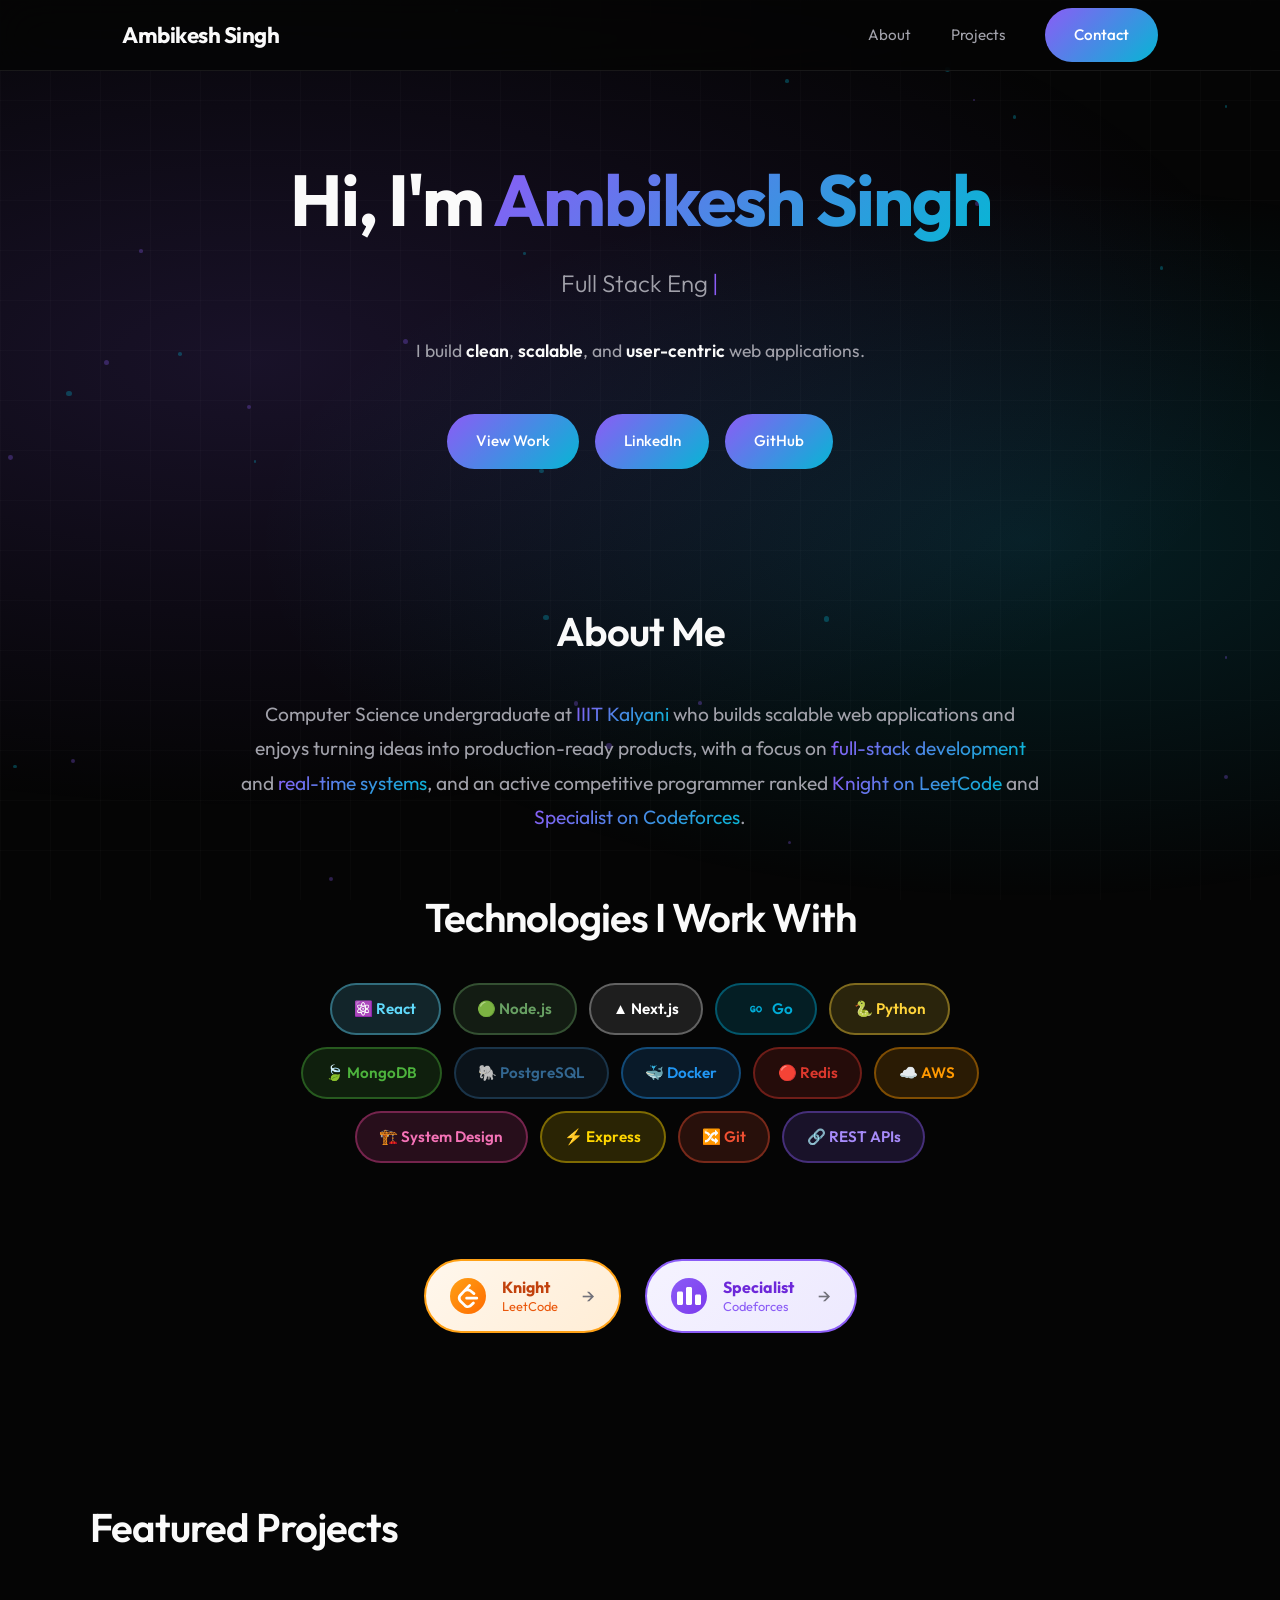
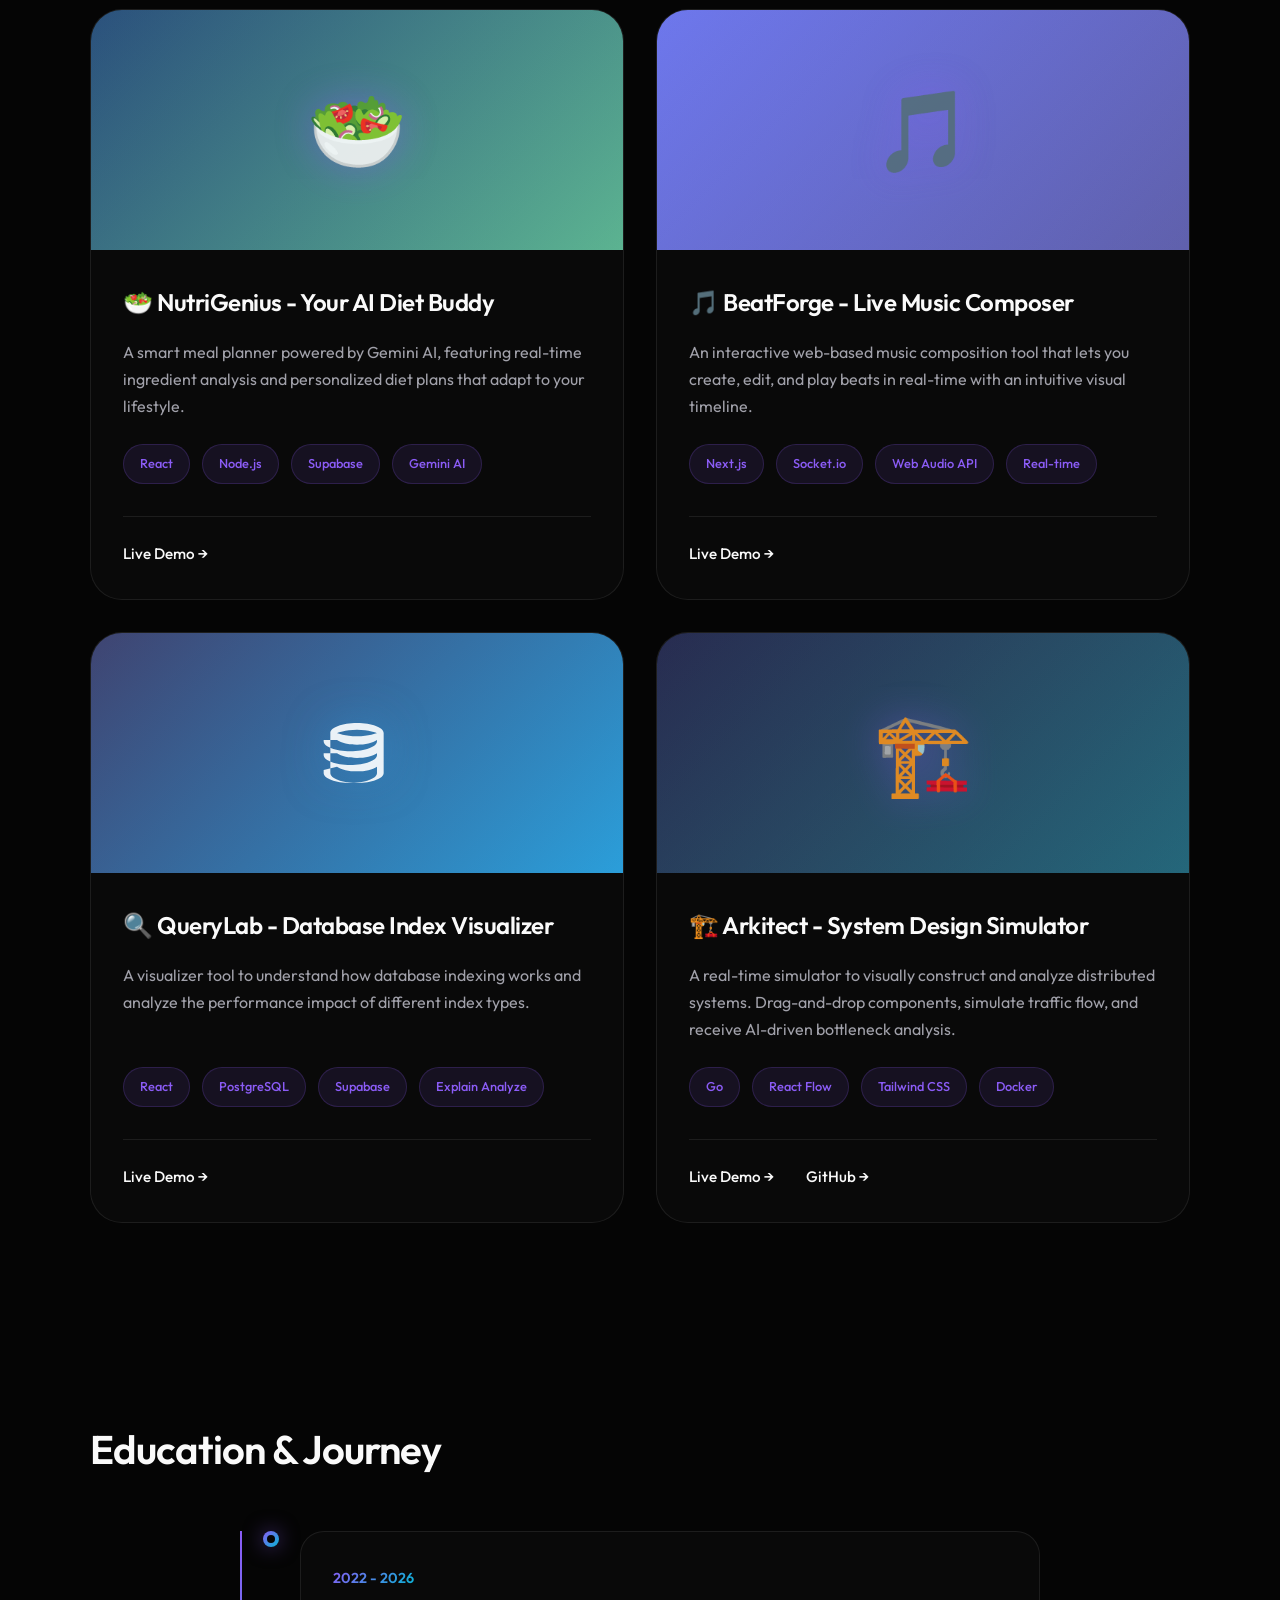
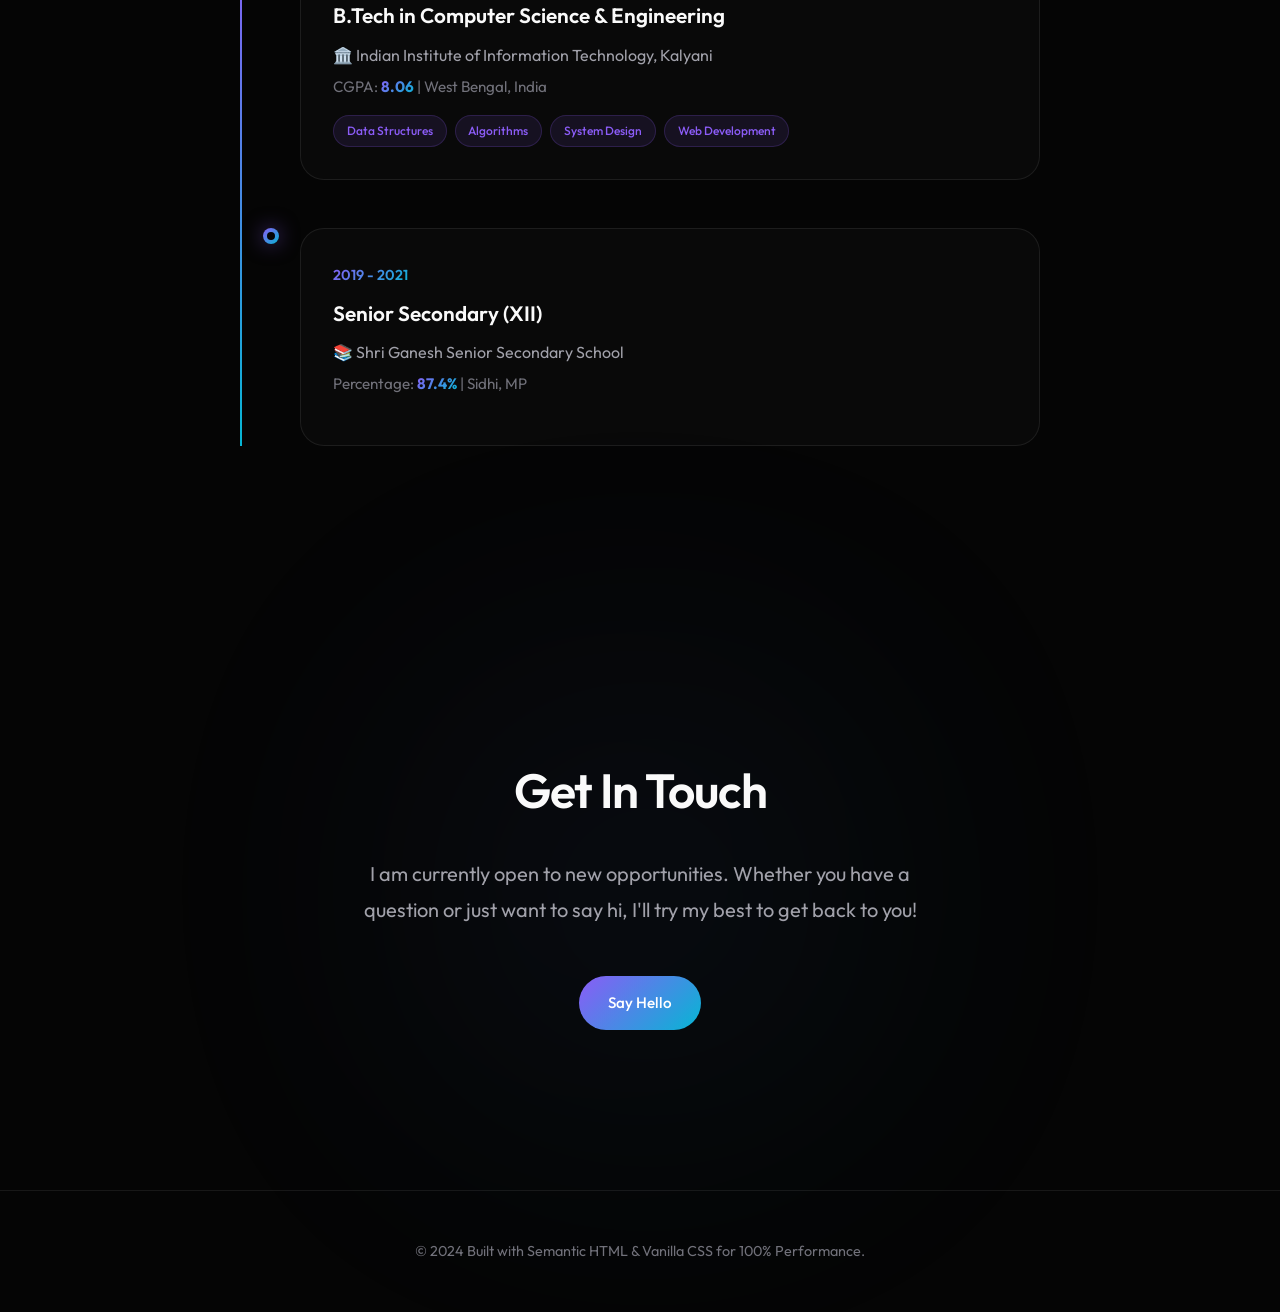
==== commit 705fe0a0: "added go" ====
--- a/index.html
+++ b/index.html
@@ -110,6 +110,14 @@
                 <span class="bubble react">⚛️ React</span>
                 <span class="bubble node">🟢 Node.js</span>
                 <span class="bubble nextjs">▲ Next.js</span>
+                <span class="bubble go">
+                    <svg class="go-logo" viewBox="0 0 24 24" xmlns="http://www.w3.org/2000/svg">
+                        <path
+                            d="M2.2 11.5h4.1M2.7 13.5h3.1M3.2 9.5h3.6M8.7 11.5c0-3 2.1-5.1 5-5.1 1.9 0 3.3.9 4 2l-2 1.3c-.5-.7-1.1-1.1-2-1.1-1.5 0-2.6 1.1-2.6 2.9s1.1 2.9 2.6 2.9c.8 0 1.4-.4 1.9-1.1H13v-2.1h5.1v4.8c-.8 1.1-2.3 2-4.1 2-3.1 0-5.3-2.3-5.3-5.6m10.2 0c0-3.3 2.3-5.6 5.1-5.6s5.1 2.3 5.1 5.6-2.3 5.6-5.1 5.6-5.1-2.3-5.1-5.6m2.5 0c0 1.8 1.1 2.9 2.6 2.9s2.6-1.1 2.6-2.9-1.1-2.9-2.6-2.9-2.6 1.1-2.6 2.9"
+                            fill="currentColor" />
+                    </svg>
+                    Go
+                </span>
                 <span class="bubble python">🐍 Python</span>
                 <span class="bubble mongo">🍃 MongoDB</span>
                 <span class="bubble postgres">🐘 PostgreSQL</span>
@@ -225,6 +233,30 @@
                         </div>
                     </div>
                 </article>
+
+                <!-- Project 4: Arkitect -->
+                <article class="project-card">
+                    <div class="project-image-placeholder">
+                        <!-- Preview image will be handled via CSS or added here if preferred -->
+                    </div>
+                    <div class="project-content">
+                        <h4>🏗️ Arkitect - System Design Simulator</h4>
+                        <p>A real-time simulator to visually construct and analyze distributed systems. Drag-and-drop
+                            components, simulate traffic flow, and receive AI-driven bottleneck analysis.</p>
+                        <div class="tech-stack">
+                            <span>Go</span>
+                            <span>React Flow</span>
+                            <span>Tailwind CSS</span>
+                            <span>Docker</span>
+                        </div>
+                        <div class="project-links">
+                            <a href="https://arkitect.onrender.com" target="_blank" rel="noopener noreferrer"
+                                class="link-text">Live Demo →</a>
+                            <a href="https://github.com/ambikeshsingh2004/Arkitect" target="_blank"
+                                rel="noopener noreferrer" class="link-text">GitHub →</a>
+                        </div>
+                    </div>
+                </article>
             </div>
         </section>
 
--- a/styles.css
+++ b/styles.css
@@ -425,6 +425,27 @@
     background: rgba(255, 212, 59, 0.25);
 }
 
+.bubble.go {
+    background: rgba(0, 173, 216, 0.15);
+    color: #00add8;
+    border-color: rgba(0, 173, 216, 0.4);
+    display: inline-flex;
+    align-items: center;
+    gap: 0.5rem;
+}
+
+.go-logo {
+    width: 24px;
+    height: 14px;
+    fill: currentColor;
+    vertical-align: middle;
+}
+
+.bubble.go:hover {
+    box-shadow: 0 0 30px rgba(0, 173, 216, 0.5);
+    background: rgba(0, 173, 216, 0.25);
+}
+
 .bubble.mongo {
     background: rgba(77, 179, 61, 0.15);
     color: #4db33d;
@@ -906,7 +927,7 @@
 
 .projects-grid {
     display: grid;
-    grid-template-columns: repeat(3, 1fr);
+    grid-template-columns: repeat(2, 1fr);
     gap: 2rem;
 }
 
@@ -989,6 +1010,15 @@
 
 .project-card:nth-child(3) .project-image-placeholder::after {
     content: none;
+}
+
+/* Arkitect Project */
+.project-card:nth-child(4) .project-image-placeholder {
+    background: linear-gradient(135deg, #0f2027 0%, #203a43 50%, #2c5364 100%);
+}
+
+.project-card:nth-child(4) .project-image-placeholder::after {
+    content: '🏗️';
 }
 
 .project-icon {
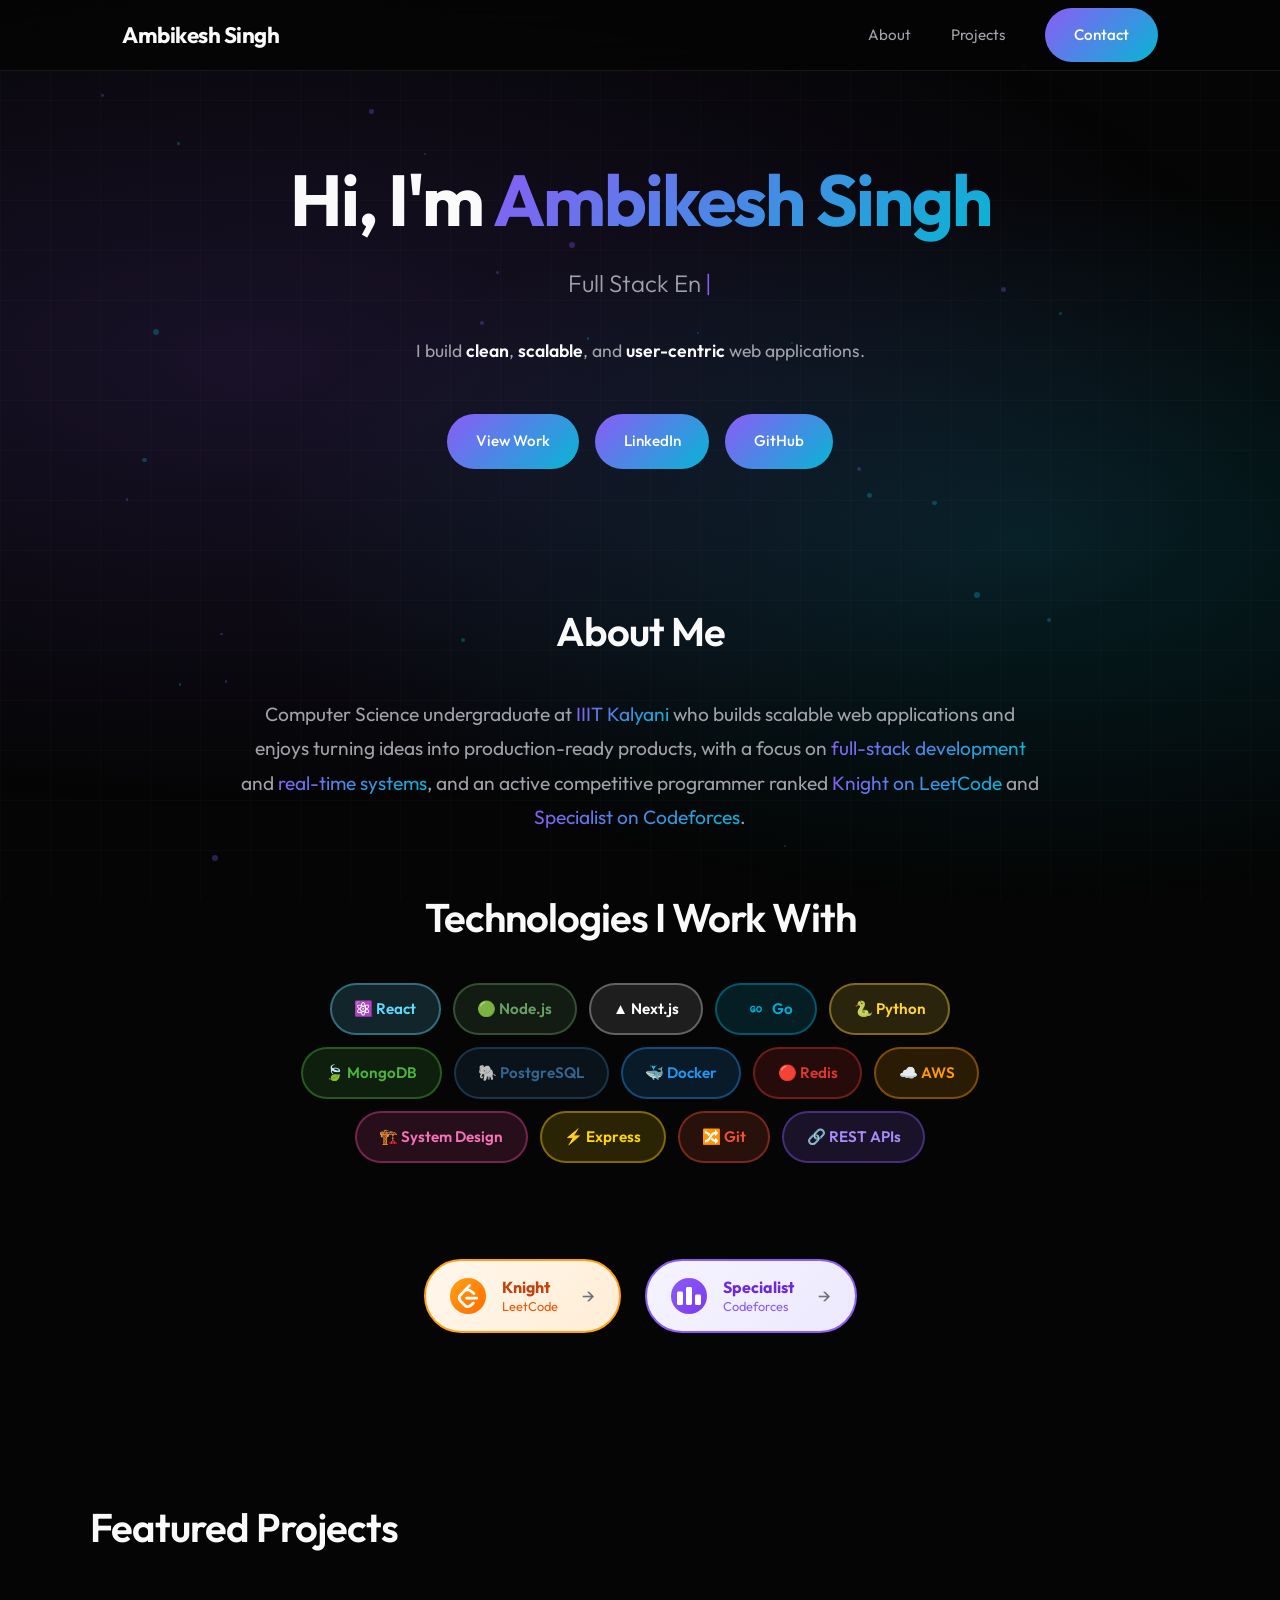
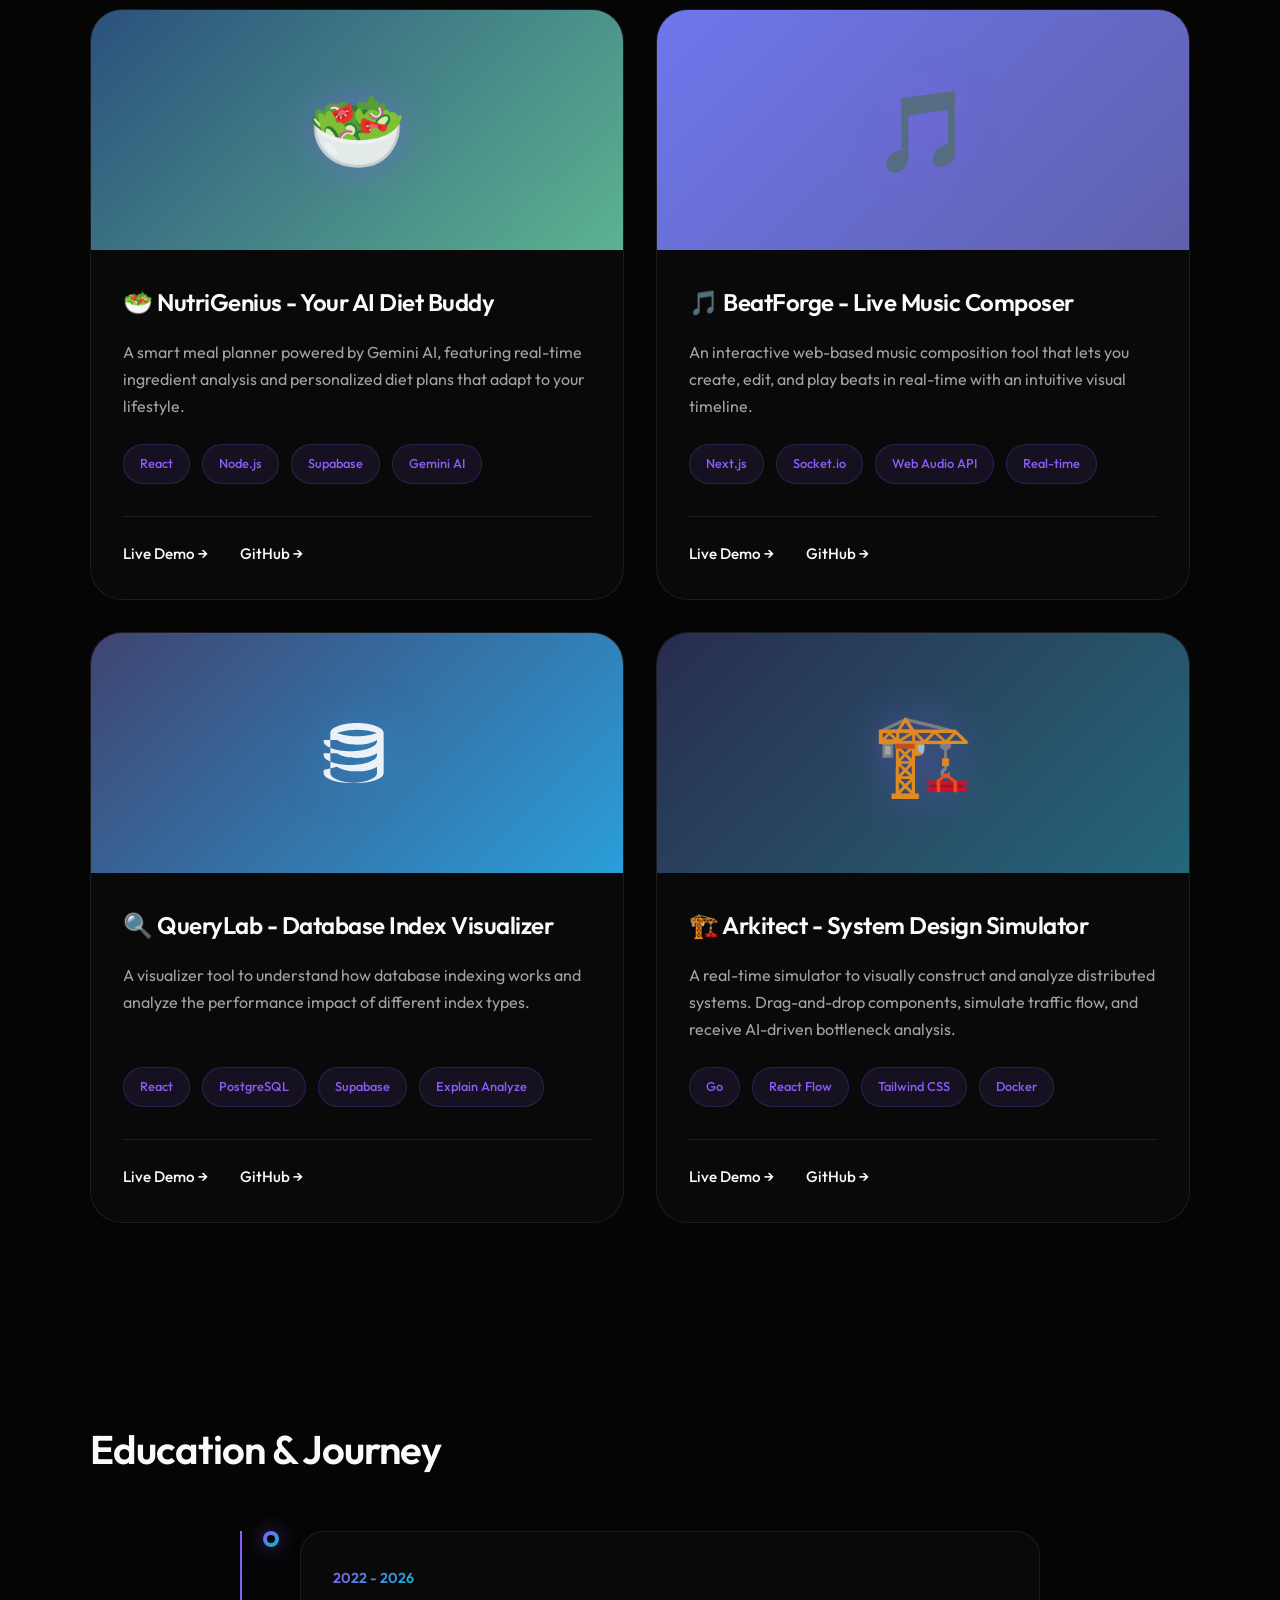
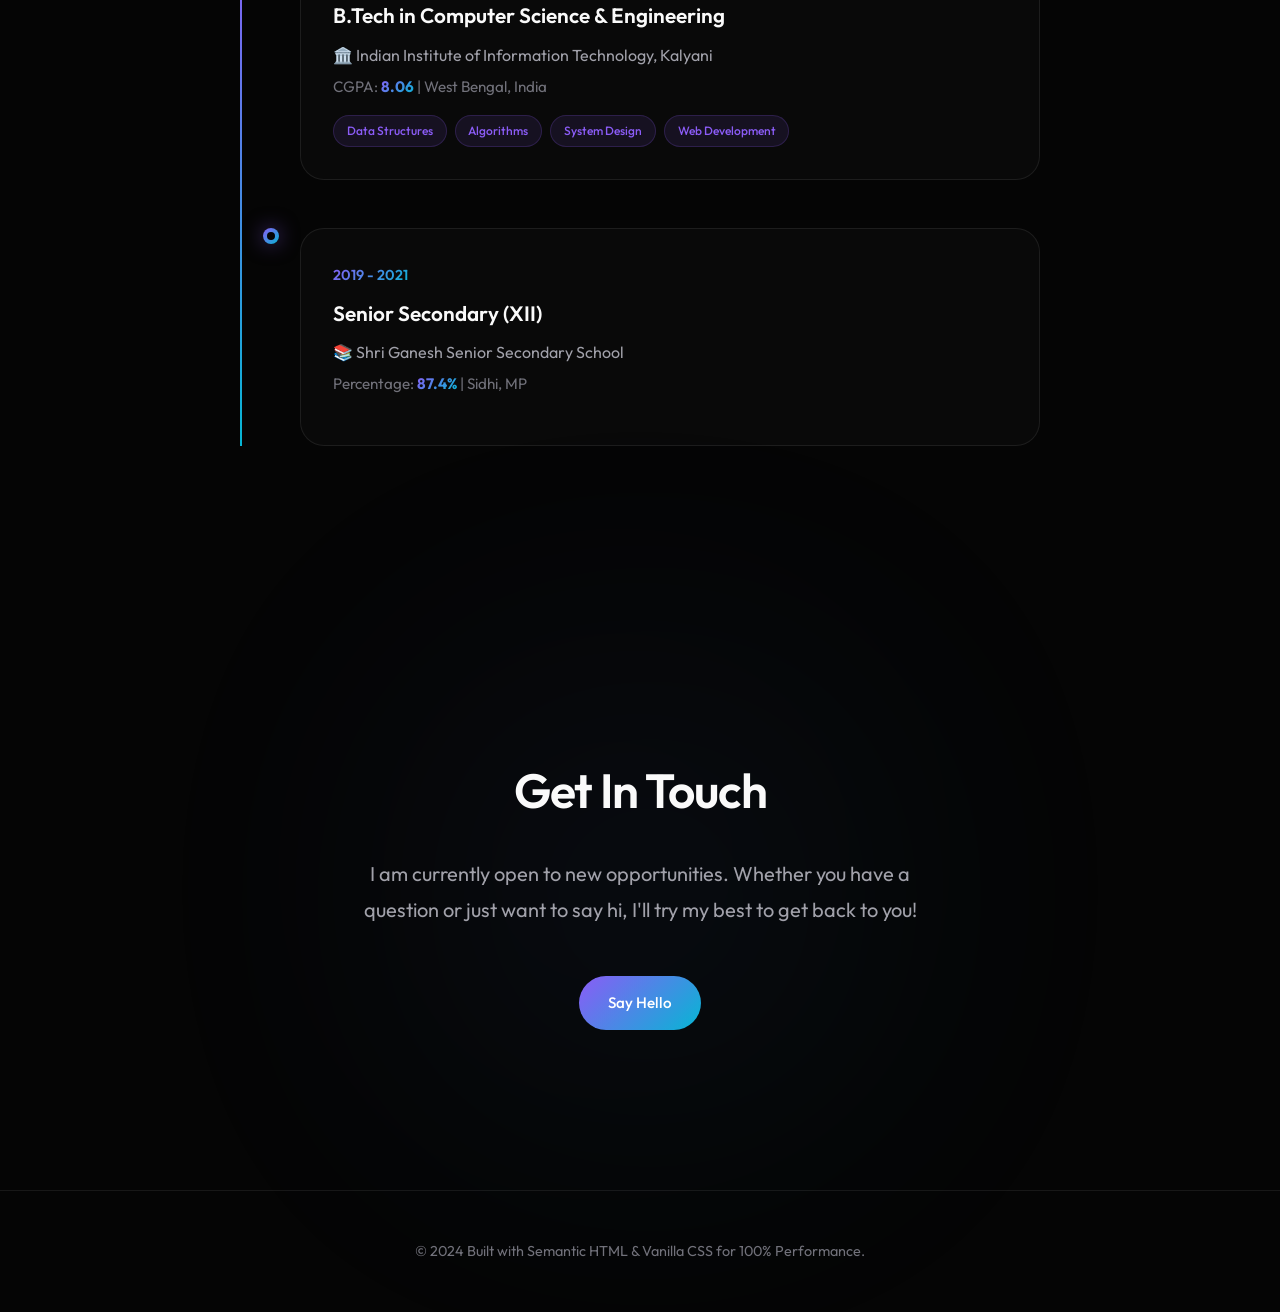
==== commit c739bb91: "added github links" ====
--- a/index.html
+++ b/index.html
@@ -186,6 +186,8 @@
                         <div class="project-links">
                             <a href="https://eatly-frontend-three.vercel.app/" target="_blank" rel="noopener noreferrer"
                                 class="link-text">Live Demo →</a>
+                            <a href="https://github.com/ambikeshsingh2004/Eatly" target="_blank"
+                                rel="noopener noreferrer" class="link-text">GitHub →</a>
                         </div>
                     </div>
                 </article>
@@ -206,6 +208,8 @@
                         <div class="project-links">
                             <a href="https://musically-web-nxbj.onrender.com/" target="_blank" rel="noopener noreferrer"
                                 class="link-text">Live Demo →</a>
+                            <a href="https://github.com/ambikeshsingh2004/Music" target="_blank"
+                                rel="noopener noreferrer" class="link-text">GitHub →</a>
                         </div>
                     </div>
                 </article>
@@ -230,6 +234,8 @@
                         <div class="project-links">
                             <a href="https://querylab-quq7.onrender.com" target="_blank" rel="noopener noreferrer"
                                 class="link-text">Live Demo →</a>
+                            <a href="https://github.com/ambikeshsingh2004/Observer" target="_blank"
+                                rel="noopener noreferrer" class="link-text">GitHub →</a>
                         </div>
                     </div>
                 </article>
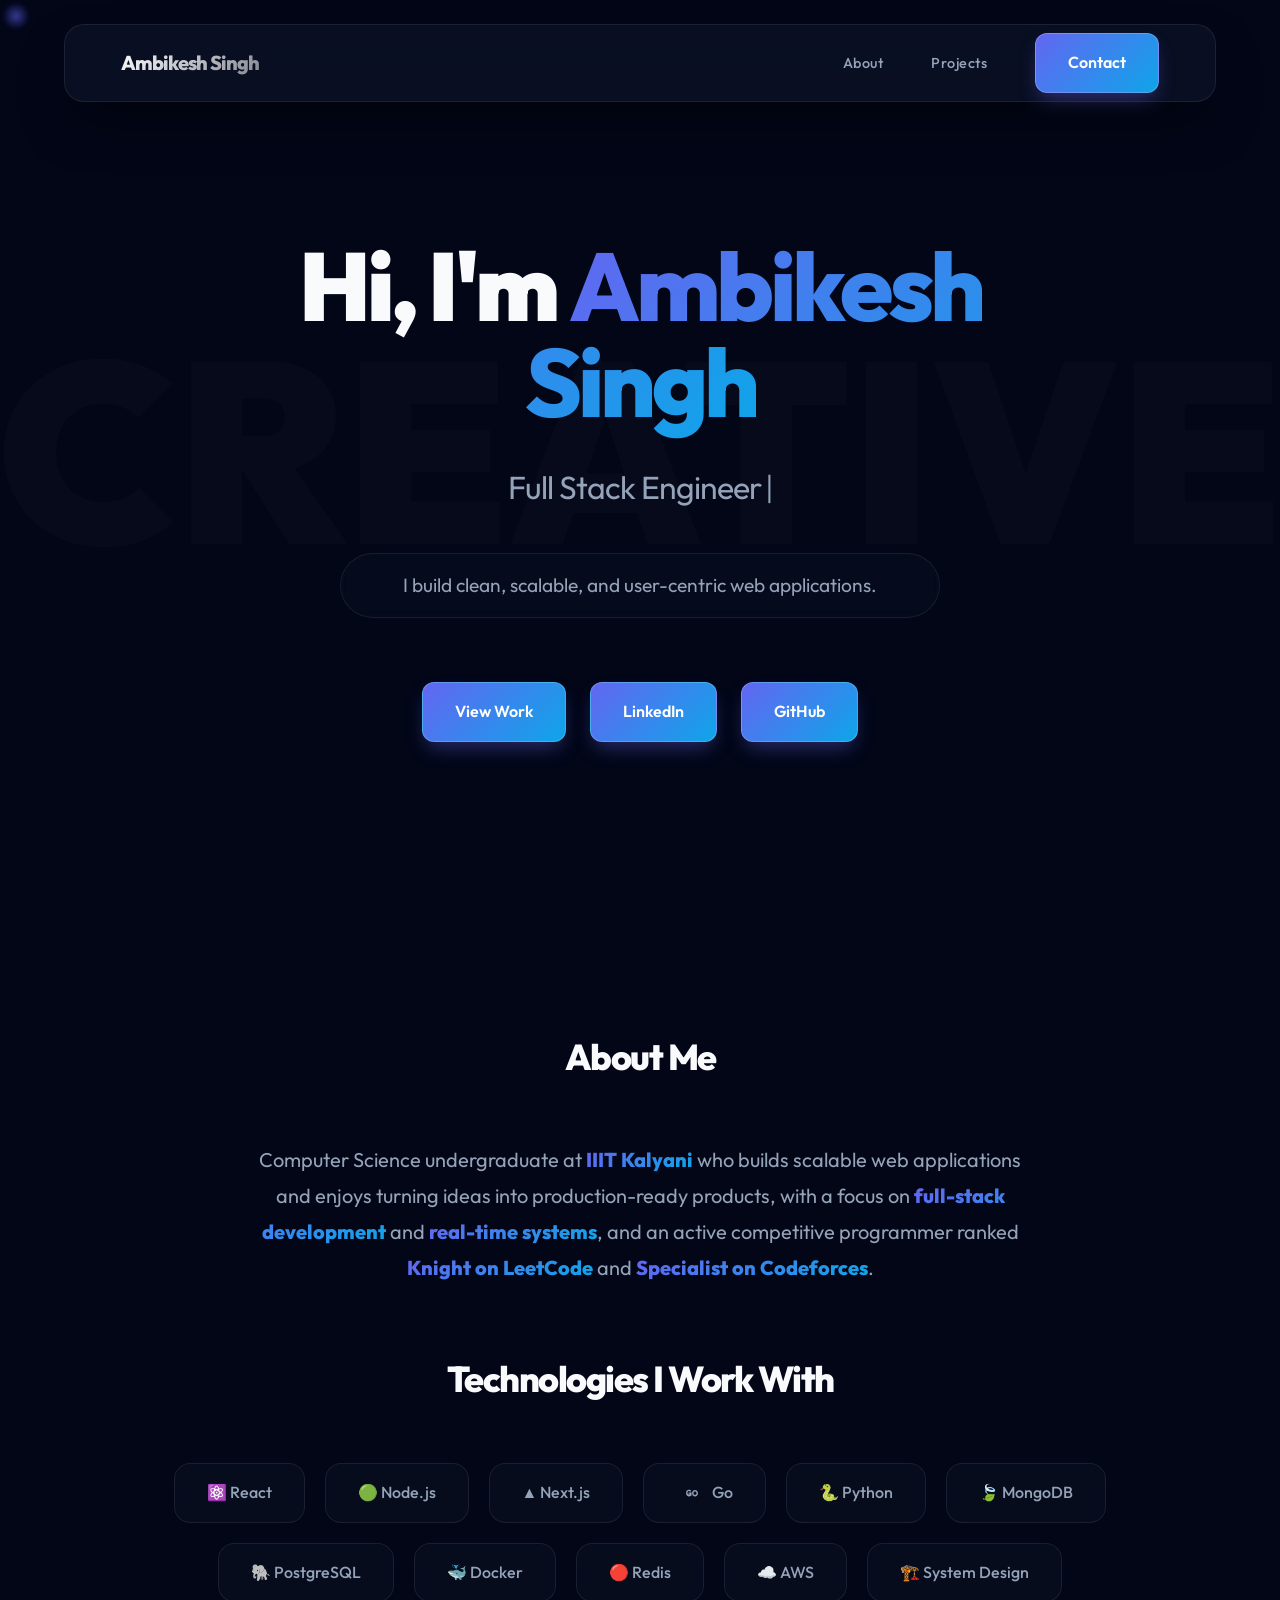
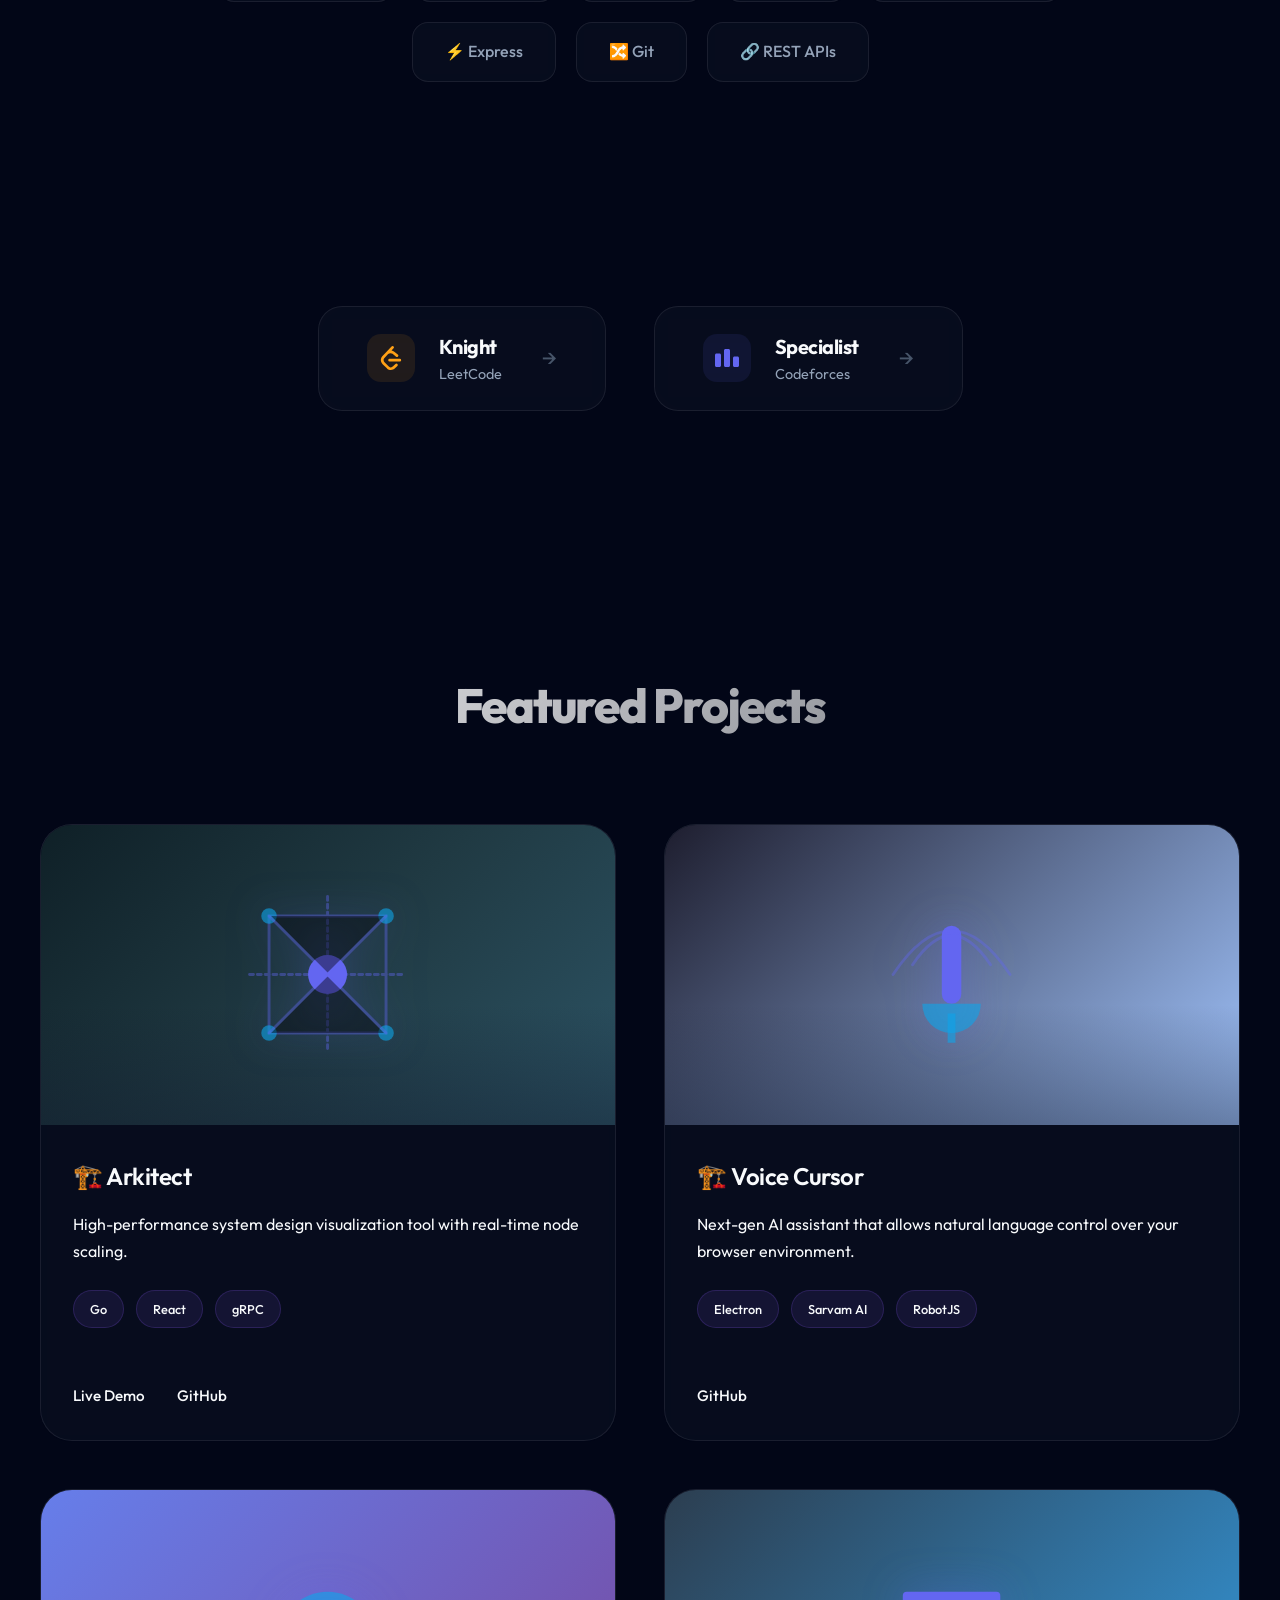
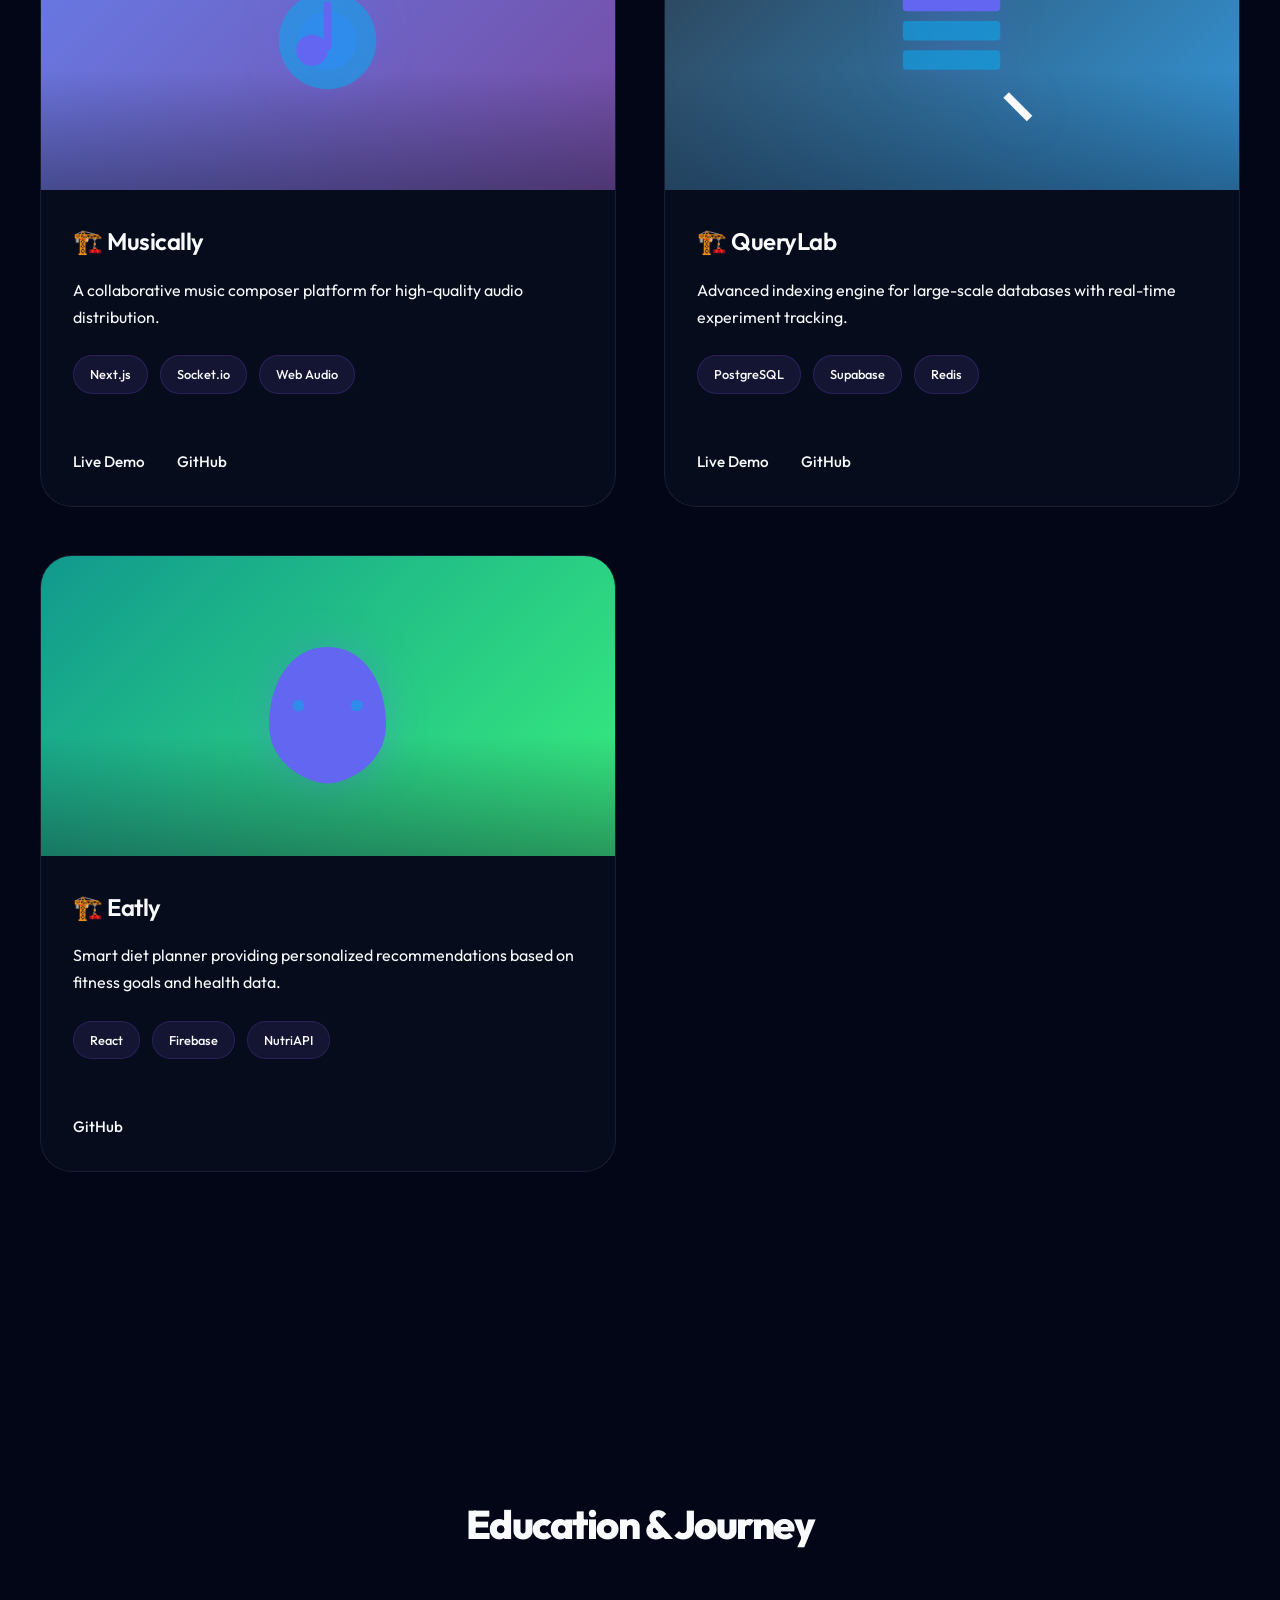
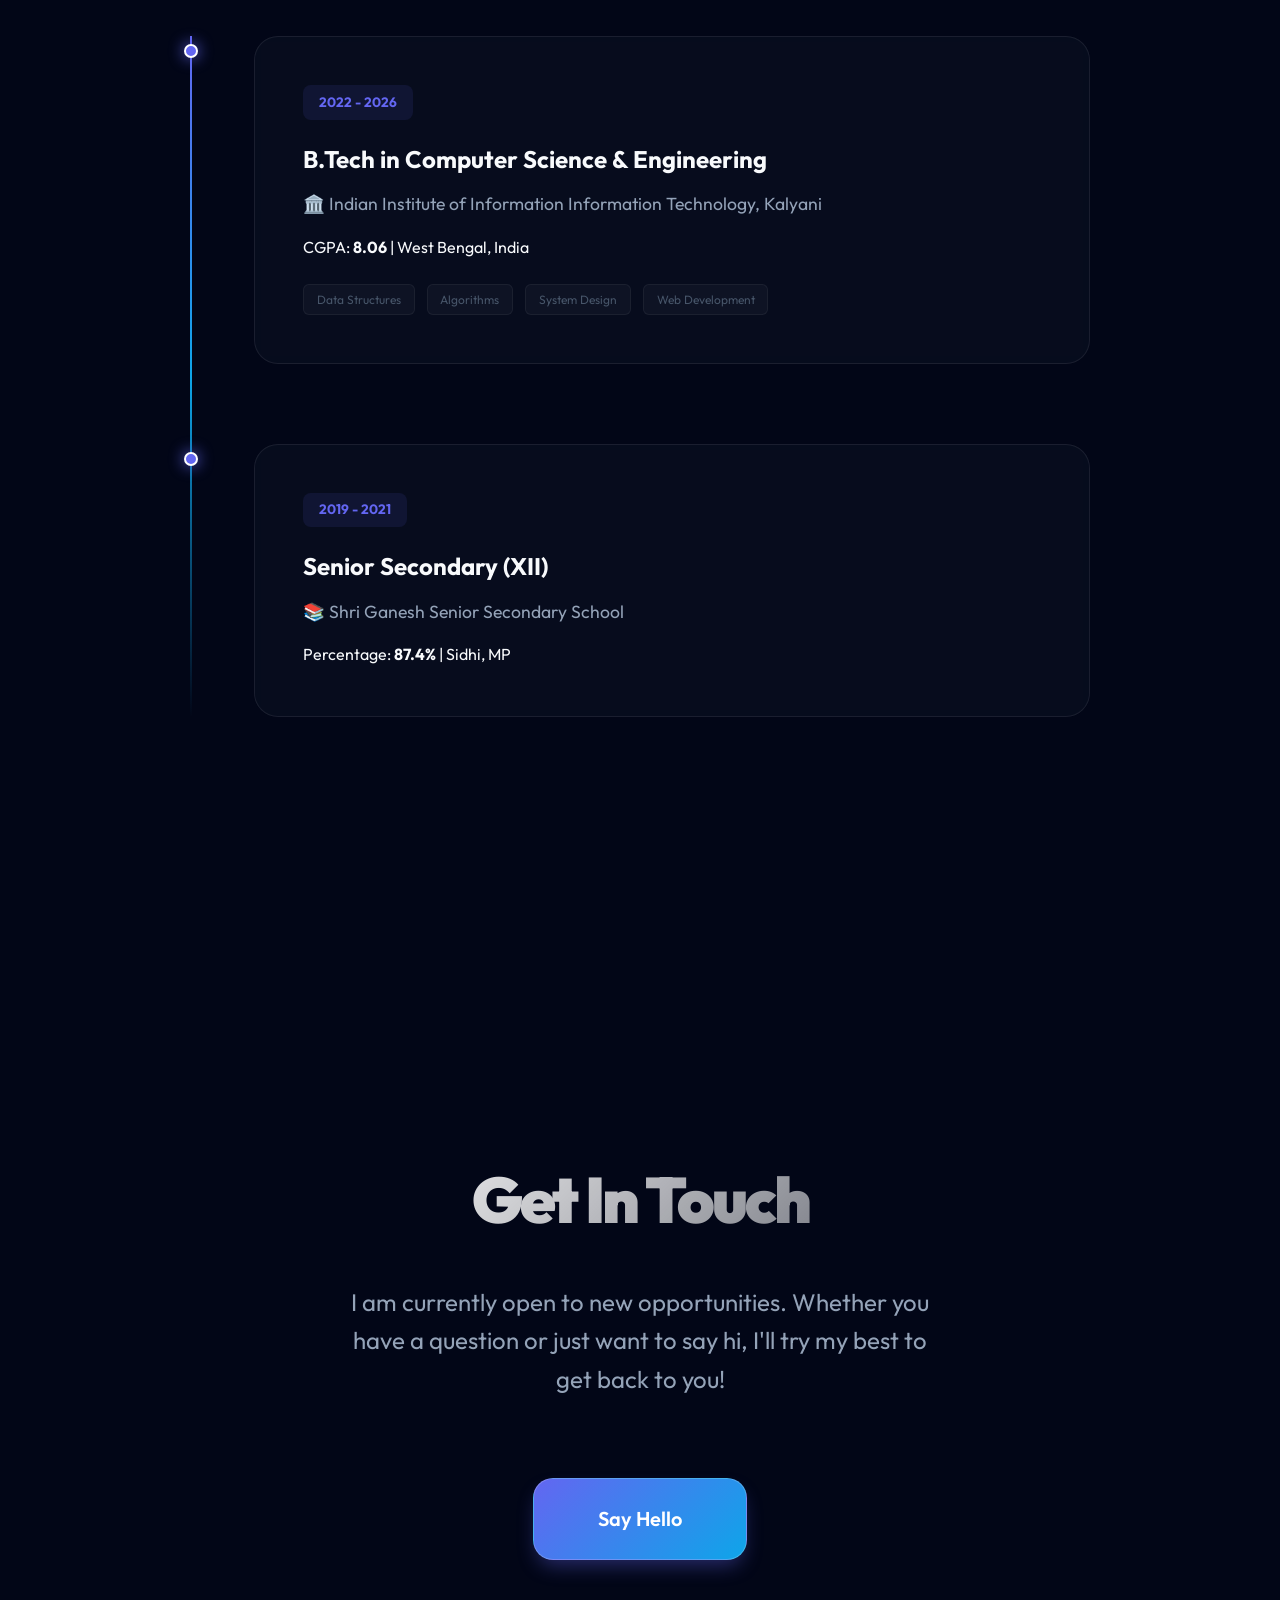
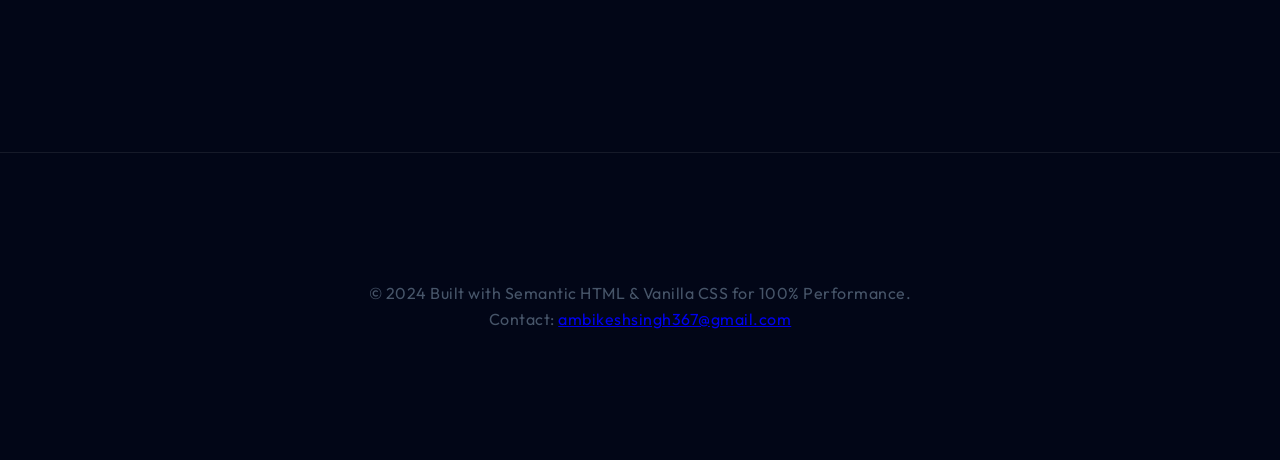
==== commit e432a60d: "added cursor pointer" ====
--- a/index.html
+++ b/index.html
@@ -43,6 +43,10 @@
 </head>
 
 <body>
+    <!-- Premium Background Orbs -->
+    <div class="bg-orb orb-1"></div>
+    <div class="bg-orb orb-2"></div>
+
     <!-- Cursor Glow Effect -->
     <div class="cursor-glow" id="cursorGlow"></div>
 
@@ -170,96 +174,148 @@
         <section id="projects" class="projects-section container">
             <h3>Featured Projects</h3>
             <div class="projects-grid">
-                <!-- Project 1: NutriGenius -->
-                <article class="project-card">
-                    <div class="project-image-placeholder"></div>
-                    <div class="project-content">
-                        <h4>🥗 NutriGenius - Your AI Diet Buddy</h4>
-                        <p>A smart meal planner powered by Gemini AI, featuring real-time ingredient analysis and
-                            personalized diet plans that adapt to your lifestyle.</p>
-                        <div class="tech-stack">
+                <!-- Project 1: Arkitect -->
+                <article class="project-card project-arkitect">
+                    <div class="project-image-placeholder">
+                        <svg class="project-svg" viewBox="0 0 100 100">
+                            <g class="svg-line">
+                                <path d="M20 20 L80 20 L80 80 L20 80 Z" fill="none" />
+                                <path d="M50 10 L50 90 M10 50 L90 50" stroke-dasharray="2 2" />
+                            </g>
+                            <circle class="svg-accent svg-pulse" cx="50" cy="50" r="10" />
+                            <circle class="svg-secondary" cx="20" cy="20" r="4" />
+                            <circle class="svg-secondary" cx="80" cy="20" r="4" />
+                            <circle class="svg-secondary" cx="20" cy="80" r="4" />
+                            <circle class="svg-secondary" cx="80" cy="80" r="4" />
+                            <path class="svg-line" d="M20 20 L50 50 L80 20 M20 80 L50 50 L80 80" />
+                        </svg>
+                    </div>
+                    <div class="project-content">
+                        <h4>🏗️ Arkitect</h4>
+                        <p>High-performance system design visualization tool with real-time node scaling.</p>
+                        <div class="tech-stack">
+                            <span>Go</span>
                             <span>React</span>
-                            <span>Node.js</span>
-                            <span>Supabase</span>
-                            <span>Gemini AI</span>
-                        </div>
-                        <div class="project-links">
-                            <a href="https://eatly-frontend-three.vercel.app/" target="_blank" rel="noopener noreferrer"
-                                class="link-text">Live Demo →</a>
-                            <a href="https://github.com/ambikeshsingh2004/Eatly" target="_blank"
-                                rel="noopener noreferrer" class="link-text">GitHub →</a>
-                        </div>
-                    </div>
-                </article>
-
-                <!-- Project 2: BeatForge -->
-                <article class="project-card">
-                    <div class="project-image-placeholder"></div>
-                    <div class="project-content">
-                        <h4>🎵 BeatForge - Live Music Composer</h4>
-                        <p>An interactive web-based music composition tool that lets you create, edit, and play beats in
-                            real-time with an intuitive visual timeline.</p>
+                            <span>gRPC</span>
+                        </div>
+                        <div class="project-links">
+                            <a href="https://arkitect.onrender.com" target="_blank" rel="noopener noreferrer"
+                                class="link-text">Live Demo</a>
+                            <a href="https://github.com/ambikeshsingh2004/Arkitect" target="_blank"
+                                rel="noopener noreferrer" class="link-text">GitHub</a>
+                        </div>
+                    </div>
+                </article>
+
+                <!-- Project 2: Voice Cursor -->
+                <article class="project-card project-voicecursor">
+                    <div class="project-image-placeholder">
+                        <svg class="project-svg" viewBox="0 0 100 100">
+                            <rect class="svg-accent svg-pulse" x="45" y="25" width="10" height="40" rx="5" />
+                            <path class="svg-line" d="M30 45 Q 50 15 70 45" fill="none" />
+                            <path class="svg-line" d="M20 50 Q 50 5 80 50" fill="none" />
+                            <path class="svg-secondary" d="M35 65 A 15 15 0 0 0 65 65" fill="none" stroke-width="2" />
+                            <rect class="svg-secondary" x="48" y="70" width="4" height="15" />
+                        </svg>
+                    </div>
+                    <div class="project-content">
+                        <h4>🏗️ Voice Cursor</h4>
+                        <p>Next-gen AI assistant that allows natural language control over your browser environment.</p>
+                        <div class="tech-stack">
+                            <span>Electron</span>
+                            <span>Sarvam AI</span>
+                            <span>RobotJS</span>
+                        </div>
+                        <div class="project-links">
+                            <a href="https://github.com/ambikeshsingh2004/Bulbul" target="_blank"
+                                rel="noopener noreferrer" class="link-text">GitHub</a>
+                        </div>
+                    </div>
+                </article>
+
+                <!-- Project 3: Musically -->
+                <article class="project-card project-musically">
+                    <div class="project-image-placeholder">
+                        <svg class="project-svg" viewBox="0 0 100 100">
+                            <circle class="svg-accent svg-pulse" cx="50" cy="50" r="15" fill="none" stroke-width="3" />
+                            <circle class="svg-secondary" cx="50" cy="50" r="25" fill="none" stroke-width="1.5"
+                                stroke-dasharray="4 4" />
+                            <rect class="svg-accent" x="48" y="30" width="4" height="25" rx="2" />
+                            <circle class="svg-accent" cx="42" cy="55" r="8" />
+                        </svg>
+                    </div>
+                    <div class="project-content">
+                        <h4>🏗️ Musically</h4>
+                        <p>A collaborative music composer platform for high-quality audio distribution.</p>
                         <div class="tech-stack">
                             <span>Next.js</span>
                             <span>Socket.io</span>
-                            <span>Web Audio API</span>
-                            <span>Real-time</span>
+                            <span>Web Audio</span>
                         </div>
                         <div class="project-links">
                             <a href="https://musically-web-nxbj.onrender.com/" target="_blank" rel="noopener noreferrer"
-                                class="link-text">Live Demo →</a>
+                                class="link-text">Live Demo</a>
                             <a href="https://github.com/ambikeshsingh2004/Music" target="_blank"
-                                rel="noopener noreferrer" class="link-text">GitHub →</a>
-                        </div>
-                    </div>
-                </article>
-                <!-- Project 3: QueryLab -->
-                <article class="project-card">
-                    <div class="project-image-placeholder">
-                        <svg class="project-icon" viewBox="0 0 24 24" xmlns="http://www.w3.org/2000/svg">
-                            <path
-                                d="M12 3C7.58 3 4 4.34 4 6v12c0 1.66 3.58 3 8 3s8-1.34 8-3V6c0-1.66-3.58-3-8-3zm0 2c3.53 0 6 1 6 1s-2.47 1-6 1-6-1-6-1 2.47-1 6-1zm-6 3.09c1.33.88 3.54 1.41 6 1.41s4.67-.53 6-1.41V8.5c0 1.66-3.58 3-8 3s-8-1.34-8-3V8.09zm0 4c1.33.88 3.54 1.41 6 1.41s4.67-.53 6-1.41v.5c0 1.66-3.58 3-8 3s-8-1.34-8-3v-.5zm0 4c1.33.88 3.54 1.41 6 1.41s4.67-.53 6-1.41V18c0 1.66-3.58 3-8 3s-8-1.34-8-3v-.91z" />
-                        </svg>
-                    </div>
-                    <div class="project-content">
-                        <h4>🔍 QueryLab - Database Index Visualizer</h4>
-                        <p>A visualizer tool to understand how database indexing works and analyze the performance
-                            impact of different index types.</p>
-                        <div class="tech-stack">
-                            <span>React</span>
+                                rel="noopener noreferrer" class="link-text">GitHub</a>
+                        </div>
+                    </div>
+                </article>
+
+                <!-- Project 4: QueryLab -->
+                <article class="project-card project-querylab">
+                    <div class="project-image-placeholder">
+                        <svg class="project-svg" viewBox="0 0 100 100">
+                            <rect class="svg-accent" x="25" y="25" width="50" height="10" rx="2" />
+                            <rect class="svg-secondary" x="25" y="40" width="50" height="10" rx="2" />
+                            <rect class="svg-secondary" x="25" y="55" width="50" height="10" rx="2" />
+                            <g class="svg-accent svg-pulse">
+                                <circle cx="70" cy="70" r="12" fill="none" stroke-width="3" />
+                                <line x1="78" y1="78" x2="90" y2="90" stroke-width="4" stroke="currentColor" />
+                            </g>
+                        </svg>
+                    </div>
+                    <div class="project-content">
+                        <h4>🏗️ QueryLab</h4>
+                        <p>Advanced indexing engine for large-scale databases with real-time experiment tracking.</p>
+                        <div class="tech-stack">
                             <span>PostgreSQL</span>
                             <span>Supabase</span>
-                            <span>Explain Analyze</span>
+                            <span>Redis</span>
                         </div>
                         <div class="project-links">
                             <a href="https://querylab-quq7.onrender.com" target="_blank" rel="noopener noreferrer"
-                                class="link-text">Live Demo →</a>
+                                class="link-text">Live Demo</a>
                             <a href="https://github.com/ambikeshsingh2004/Observer" target="_blank"
-                                rel="noopener noreferrer" class="link-text">GitHub →</a>
-                        </div>
-                    </div>
-                </article>
-
-                <!-- Project 4: Arkitect -->
-                <article class="project-card">
-                    <div class="project-image-placeholder">
-                        <!-- Preview image will be handled via CSS or added here if preferred -->
-                    </div>
-                    <div class="project-content">
-                        <h4>🏗️ Arkitect - System Design Simulator</h4>
-                        <p>A real-time simulator to visually construct and analyze distributed systems. Drag-and-drop
-                            components, simulate traffic flow, and receive AI-driven bottleneck analysis.</p>
-                        <div class="tech-stack">
-                            <span>Go</span>
-                            <span>React Flow</span>
-                            <span>Tailwind CSS</span>
-                            <span>Docker</span>
-                        </div>
-                        <div class="project-links">
-                            <a href="https://arkitect.onrender.com" target="_blank" rel="noopener noreferrer"
-                                class="link-text">Live Demo →</a>
-                            <a href="https://github.com/ambikeshsingh2004/Arkitect" target="_blank"
-                                rel="noopener noreferrer" class="link-text">GitHub →</a>
+                                rel="noopener noreferrer" class="link-text">GitHub</a>
+                        </div>
+                    </div>
+                </article>
+
+                <!-- Project 5: Eatly -->
+                <article class="project-card project-eatly">
+                    <div class="project-image-placeholder">
+                        <svg class="project-svg" viewBox="0 0 100 100">
+                            <path class="svg-accent svg-pulse"
+                                d="M50 20 C 30 20, 20 40, 20 60 C 20 80, 40 90, 50 90 C 60 90, 80 80, 80 60 C 80 40, 70 20, 50 20" />
+                            <path class="svg-secondary" d="M50 20 L50 10 M50 20 L65 5" stroke-width="3"
+                                stroke-linecap="round" />
+                            <circle class="svg-secondary" cx="35" cy="50" r="3" />
+                            <circle class="svg-secondary" cx="65" cy="50" r="3" />
+                            <path class="svg-line" d="M40 70 Q 50 80 60 70" fill="none" stroke-width="2" />
+                        </svg>
+                    </div>
+                    <div class="project-content">
+                        <h4>🏗️ Eatly</h4>
+                        <p>Smart diet planner providing personalized recommendations based on fitness goals and health
+                            data.</p>
+                        <div class="tech-stack">
+                            <span>React</span>
+                            <span>Firebase</span>
+                            <span>NutriAPI</span>
+                        </div>
+                        <div class="project-links">
+                            <a href="https://github.com/ambikeshsingh2004/Eatly" target="_blank"
+                                rel="noopener noreferrer" class="link-text">GitHub</a>
                         </div>
                     </div>
                 </article>
@@ -275,7 +331,8 @@
                     <div class="timeline-content">
                         <div class="timeline-date">2022 - 2026</div>
                         <h4>B.Tech in Computer Science & Engineering</h4>
-                        <p class="timeline-institution">🏛️ Indian Institute of Information Technology, Kalyani</p>
+                        <p class="timeline-institution">🏛️ Indian Institute of Information Information Technology,
+                            Kalyani</p>
                         <p class="timeline-details">CGPA: <strong>8.06</strong> | West Bengal, India</p>
                         <div class="timeline-tags">
                             <span>Data Structures</span>
@@ -313,6 +370,8 @@
     <footer class="footer">
         <div class="container footer-content">
             <p>© 2024 Built with Semantic HTML & Vanilla CSS for 100% Performance.</p>
+            <p class="footer-email">Contact: <a href="mailto:ambikeshsingh367@gmail.com">ambikeshsingh367@gmail.com</a>
+            </p>
         </div>
     </footer>
 
--- a/styles.css
+++ b/styles.css
@@ -3,24 +3,30 @@
    ============================================ */
 
 :root {
-    --bg-dark: #050505;
-    --bg-elevated: #0a0a0a;
-    --bg-card: rgba(255, 255, 255, 0.02);
-    --bg-card-hover: rgba(255, 255, 255, 0.05);
-    --text-primary: #fafafa;
-    --text-secondary: #a1a1aa;
-    --text-muted: #71717a;
-    --accent-1: #8b5cf6;
-    /* Violet */
-    --accent-2: #06b6d4;
-    /* Cyan */
-    --accent-gradient: linear-gradient(135deg, var(--accent-1) 0%, var(--accent-2) 100%);
-    --border: rgba(255, 255, 255, 0.08);
-    --border-hover: rgba(139, 92, 246, 0.4);
-    --glow-violet: rgba(139, 92, 246, 0.15);
-    --glow-cyan: rgba(6, 182, 212, 0.15);
-    --font-main: 'Outfit', -apple-system, BlinkMacSystemFont, sans-serif;
-    --transition-smooth: cubic-bezier(0.4, 0, 0.2, 1);
+    /* Premium Color Palette - Quantum Glass */
+    --bg-main: #020617;
+    /* Deep Slate 950 */
+    --bg-surface: rgba(15, 23, 42, 0.4);
+    /* Slate 900 Glass */
+    --bg-card: rgba(30, 41, 59, 0.3);
+
+    --accent-primary: #6366f1;
+    /* Indigo 500 */
+    --accent-secondary: #0ea5e9;
+    /* Sky 500 */
+    --accent-tertiary: #d946ef;
+    /* Fuchsia 500 */
+
+    --text-vibrant: #f8fafc;
+    --text-relaxed: #94a3b8;
+    --text-dim: #475569;
+
+    --glass-border: rgba(255, 255, 255, 0.08);
+    --glass-shine: rgba(255, 255, 255, 0.12);
+
+    --shadow-premium: 0 25px 50px -12px rgba(0, 0, 0, 0.5);
+    --transition-spring: cubic-bezier(0.4, 0, 0.2, 1);
+    --transition-bounce: cubic-bezier(0.34, 1.56, 0.64, 1);
 }
 
 *,
@@ -34,60 +40,58 @@
 html {
     scroll-behavior: smooth;
     font-size: 16px;
+    background-color: var(--bg-main);
 }
 
 body {
-    background-color: var(--bg-dark);
-    color: var(--text-primary);
-    font-family: var(--font-main);
-    line-height: 1.7;
+    background-color: var(--bg-main);
+    color: var(--text-vibrant);
+    font-family: 'Outfit', sans-serif;
+    line-height: 1.6;
     overflow-x: hidden;
     min-height: 100vh;
 }
 
-/* Subtle Background Gradient */
+/* Immersive Mesh Gradient System */
 body::before {
     content: '';
     position: fixed;
-    top: 0;
-    left: 0;
-    right: 0;
-    bottom: 0;
+    inset: 0;
     background:
-        radial-gradient(ellipse 80% 50% at 20% 40%, var(--glow-violet), transparent),
-        radial-gradient(ellipse 60% 40% at 80% 60%, var(--glow-cyan), transparent);
-    pointer-events: none;
-    z-index: -1;
-}
-
-/* Subtle Grid Pattern */
+        radial-gradient(at 0% 0%, rgba(99, 102, 241, 0.15) 0px, transparent 50%),
+        radial-gradient(at 100% 0%, rgba(14, 165, 233, 0.15) 0px, transparent 50%),
+        radial-gradient(at 100% 100%, rgba(217, 70, 239, 0.15) 0px, transparent 50%),
+        radial-gradient(at 0% 100%, rgba(99, 102, 241, 0.15) 0px, transparent 50%),
+        radial-gradient(at 50% 50%, rgba(15, 23, 42, 0.3) 0px, transparent 80%);
+    z-index: -2;
+    filter: blur(80px);
+}
+
+/* Premium Film Grain Overlay */
 body::after {
     content: '';
     position: fixed;
-    top: 0;
-    left: 0;
-    right: 0;
-    bottom: 0;
-    background-image:
-        linear-gradient(rgba(255, 255, 255, 0.02) 1px, transparent 1px),
-        linear-gradient(90deg, rgba(255, 255, 255, 0.02) 1px, transparent 1px);
-    background-size: 50px 50px;
+    inset: 0;
+    background-image: url("data:image/svg+xml,%3Csvg viewBox='0 0 400 400' xmlns='http://www.w3.org/2000/svg'%3E%3Cfilter id='noiseFilter'%3E%3CfeTurbulence type='fractalNoise' baseFrequency='0.65' numOctaves='3' stitchTiles='stitch'/%3E%3C/filter%3E%3Crect width='100%25' height='100%25' filter='url(%23noiseFilter)'/%3E%3C/svg%3E");
+    opacity: 0.04;
     pointer-events: none;
     z-index: -1;
+    mix-blend-mode: soft-light;
 }
 
 /* ============ UTILITIES ============ */
 .container {
-    max-width: 1100px;
+    max-width: 1200px;
     margin: 0 auto;
     padding: 0 2rem;
 }
 
 .highlight {
-    background: var(--accent-gradient);
+    background: linear-gradient(135deg, var(--accent-primary), var(--accent-secondary));
     -webkit-background-clip: text;
     -webkit-text-fill-color: transparent;
     background-clip: text;
+    font-weight: 800;
 }
 
 /* ============ BUTTONS ============ */
@@ -95,265 +99,197 @@
     display: inline-flex;
     align-items: center;
     justify-content: center;
-    gap: 0.5rem;
-    padding: 0.9rem 1.8rem;
-    border-radius: 100px;
-    font-weight: 500;
-    font-size: 0.95rem;
+    gap: 0.75rem;
+    padding: 1rem 2rem;
+    border-radius: 12px;
+    font-weight: 600;
+    font-size: 1rem;
     text-decoration: none;
-    transition: all 0.3s var(--transition-smooth);
+    transition: all 0.4s var(--transition-spring);
     position: relative;
     overflow: hidden;
+    backdrop-filter: blur(10px);
+    -webkit-backdrop-filter: blur(10px);
 }
 
 .btn-primary {
-    background: var(--accent-gradient);
+    background: linear-gradient(135deg, var(--accent-primary), var(--accent-secondary));
     color: white;
-    border: none;
-}
-
-.btn-primary::before {
+    border: 1px solid rgba(255, 255, 255, 0.2);
+    box-shadow: 0 10px 20px -5px rgba(99, 102, 241, 0.4);
+}
+
+.btn-primary::after {
     content: '';
     position: absolute;
     inset: 0;
-    background: linear-gradient(135deg, transparent, rgba(255, 255, 255, 0.2));
-    opacity: 0;
-    transition: opacity 0.3s;
-}
-
-.btn-primary:hover::before {
-    opacity: 1;
+    background: linear-gradient(90deg, transparent, rgba(255, 255, 255, 0.2), transparent);
+    transform: translateX(-100%);
+    transition: transform 0.6s ease;
+}
+
+.btn-primary:hover::after {
+    transform: translateX(100%);
 }
 
 .btn-primary:hover {
-    transform: translateY(-3px);
-    box-shadow: 0 20px 40px -15px rgba(139, 92, 246, 0.5);
-}
-
-.btn-ghost {
-    background: transparent;
-    color: var(--text-primary);
-    border: 1px solid var(--border);
-    backdrop-filter: blur(10px);
-}
-
-.btn-ghost:hover {
-    border-color: var(--border-hover);
-    background: var(--bg-card-hover);
-    transform: translateY(-2px);
+    transform: translateY(-4px) scale(1.02);
+    box-shadow: 0 20px 40px -10px rgba(99, 102, 241, 0.6);
 }
 
 /* ============ HEADER / NAV ============ */
 .header {
     position: fixed;
-    top: 0;
-    left: 0;
-    width: 100%;
+    top: 1.5rem;
+    left: 50%;
+    transform: translateX(-50%);
+    width: min(90%, 1200px);
     z-index: 1000;
-    background: rgba(5, 5, 5, 0.85);
-    backdrop-filter: blur(20px);
-    -webkit-backdrop-filter: blur(20px);
-    border-bottom: 1px solid var(--border);
+    background: rgba(15, 23, 42, 0.6);
+    backdrop-filter: blur(24px);
+    -webkit-backdrop-filter: blur(24px);
+    border: 1px solid var(--glass-border);
+    border-radius: 20px;
+    padding: 0.5rem 1.5rem;
+    box-shadow: var(--shadow-premium);
+    transition: transform 0.6s var(--transition-spring), opacity 0.4s ease;
+}
+
+.header-hidden {
+    transform: translate(-50%, -200%);
+    opacity: 0;
+    pointer-events: none;
 }
 
 .nav-container {
     display: flex;
     justify-content: space-between;
     align-items: center;
-    height: 70px;
+    height: 60px;
 }
 
 .logo {
-    font-size: 1.4rem;
-    font-weight: 700;
-    color: var(--text-primary);
+    font-size: 1.25rem;
+    font-weight: 800;
+    color: var(--text-vibrant);
     text-decoration: none;
-    letter-spacing: -0.5px;
-    transition: opacity 0.2s;
-}
-
-.logo:hover {
-    opacity: 0.8;
+    letter-spacing: -1px;
+    background: linear-gradient(135deg, #fff 0%, rgba(255, 255, 255, 0.5) 100%);
+    -webkit-background-clip: text;
+    background-clip: text;
+    -webkit-text-fill-color: transparent;
 }
 
 .nav-links {
     display: flex;
-    gap: 2.5rem;
+    gap: 3rem;
     list-style: none;
     align-items: center;
 }
 
 .nav-links a:not(.btn) {
-    color: var(--text-secondary);
+    color: var(--text-relaxed);
     text-decoration: none;
-    font-size: 0.95rem;
-    font-weight: 400;
-    transition: color 0.2s;
-    position: relative;
-}
-
-.nav-links a:not(.btn)::after {
-    content: '';
-    position: absolute;
-    bottom: -4px;
-    left: 0;
-    width: 0;
-    height: 2px;
-    background: var(--accent-gradient);
-    transition: width 0.3s var(--transition-smooth);
+    font-size: 0.9rem;
+    font-weight: 500;
+    transition: all 0.3s ease;
+    letter-spacing: 0.5px;
 }
 
 .nav-links a:not(.btn):hover {
-    color: var(--text-primary);
-}
-
-.nav-links a:not(.btn):hover::after {
-    width: 100%;
+    color: var(--text-vibrant);
+    text-shadow: 0 0 10px rgba(255, 255, 255, 0.3);
 }
 
 /* ============ HERO ============ */
 .hero {
-    padding-top: 10rem;
-    padding-bottom: 4rem;
+    min-height: 100vh;
     display: flex;
     align-items: center;
     justify-content: center;
+    position: relative;
+    padding-top: 5rem;
+}
+
+.hero-content {
+    max-width: 900px;
     text-align: center;
-    position: relative;
-}
-
-.hero-content {
-    max-width: 800px;
-    animation: fadeUp 1s ease-out;
-}
-
-@keyframes fadeUp {
-    from {
-        opacity: 0;
-        transform: translateY(40px);
-    }
-
-    to {
-        opacity: 1;
-        transform: translateY(0);
-    }
-}
-
-.profile-image-container {
-    margin-bottom: 3rem;
-}
-
-.avatar-placeholder {
-    width: 140px;
-    height: 140px;
-    background: var(--bg-elevated);
-    border-radius: 50%;
-    display: flex;
-    align-items: center;
+    z-index: 10;
+}
+
+/* Background Big Text Effect */
+.hero::before {
+    content: 'CREATIVE';
+    position: absolute;
+    top: 50%;
+    left: 50%;
+    transform: translate(-50%, -50%);
+    font-size: 20vw;
+    font-weight: 900;
+    color: white;
+    opacity: 0.02;
+    pointer-events: none;
+    user-select: none;
+    z-index: 0;
+}
+
+.hero h1 {
+    font-size: clamp(3rem, 8vw, 6rem);
+    line-height: 1;
+    margin-bottom: 2rem;
+    font-weight: 900;
+    letter-spacing: -4px;
+    color: var(--text-vibrant);
+}
+
+.subtitle {
+    font-size: clamp(1.25rem, 3vw, 2rem);
+    color: var(--text-relaxed);
+    font-weight: 400;
+    margin-bottom: 2.5rem;
+    letter-spacing: -1px;
+}
+
+.bio {
+    font-size: 1.2rem;
+    color: var(--text-relaxed);
+    max-width: 600px;
+    margin: 0 auto;
+    background: rgba(15, 23, 42, 0.3);
+    padding: 1rem 2rem;
+    border-radius: 100px;
+    border: 1px solid var(--glass-border);
+    backdrop-filter: blur(10px);
+}
+
+.cta-group {
+    display: flex;
+    gap: 1.5rem;
     justify-content: center;
-    margin: 0 auto;
-    font-size: 2.5rem;
-    font-weight: 700;
-    color: var(--text-primary);
-    position: relative;
-    border: 3px solid transparent;
-    background-image: linear-gradient(var(--bg-elevated), var(--bg-elevated)), var(--accent-gradient);
-    background-origin: border-box;
-    background-clip: content-box, border-box;
-    animation: float 6s ease-in-out infinite;
-    box-shadow: 0 20px 40px -10px rgba(139, 92, 246, 0.2);
-}
-
-@keyframes float {
-
-    0%,
-    100% {
-        transform: translateY(0);
-    }
-
-    50% {
-        transform: translateY(-10px);
-    }
-}
-
-.avatar-placeholder::before {
-    content: '';
-    position: absolute;
-    inset: -15px;
-    border-radius: 50%;
-    background: var(--accent-gradient);
-    filter: blur(30px);
-    opacity: 0.4;
-    z-index: -1;
-    animation: pulse 4s ease-in-out infinite;
-}
-
-@keyframes pulse {
-
-    0%,
-    100% {
-        opacity: 0.3;
-        transform: scale(1);
-    }
-
-    50% {
-        opacity: 0.5;
-        transform: scale(1.05);
-    }
-}
-
-h1 {
-    font-size: clamp(2.5rem, 6vw, 4.5rem);
-    line-height: 1.1;
-    margin-bottom: 1.5rem;
-    font-weight: 700;
-    letter-spacing: -2px;
-}
-
-.subtitle {
-    font-size: clamp(1.1rem, 2.5vw, 1.5rem);
-    color: var(--text-secondary);
-    font-weight: 300;
-    margin-bottom: 2rem;
-}
-
-.bio {
-    font-size: 1.1rem;
-    color: var(--text-secondary);
-    max-width: 500px;
-    margin: 0 auto;
-}
-
-.tag {
-    color: var(--text-primary);
-    font-weight: 600;
-    position: relative;
-}
-
-.cta-group {
-    display: flex;
-    gap: 1rem;
-    justify-content: center;
-    margin-top: 3rem;
+    margin-top: 4rem;
     flex-wrap: wrap;
 }
 
 /* ============ TECHNOLOGIES SECTION ============ */
 .tech-section {
-    padding: 4rem 0;
+    padding: 8rem 0;
     text-align: center;
 }
 
 .tech-section h3 {
-    margin-bottom: 2rem;
+    font-size: 2.25rem;
+    color: var(--text-vibrant);
+    margin-bottom: 3.5rem;
+    letter-spacing: -1.5px;
+    font-weight: 800;
 }
 
 .about-text {
-    font-size: 1.2rem;
-    color: var(--text-secondary);
+    font-size: 1.25rem;
+    color: var(--text-relaxed);
     line-height: 1.8;
     max-width: 800px;
-    margin: 0 auto 2rem;
+    margin: 0 auto 4rem;
     text-align: center;
 }
 
@@ -361,308 +297,121 @@
     display: flex;
     flex-wrap: wrap;
     justify-content: center;
+    gap: 1.25rem;
+    max-width: 1000px;
+    margin: 0 auto;
+}
+
+.bubble {
+    padding: 1rem 2rem;
+    border-radius: 16px;
+    font-size: 1rem;
+    font-weight: 500;
+    transition: all 0.4s var(--transition-bounce);
+    cursor: default;
+    background: var(--bg-surface);
+    border: 1px solid var(--glass-border);
+    backdrop-filter: blur(12px);
+    -webkit-backdrop-filter: blur(12px);
+    color: var(--text-relaxed);
+    display: flex;
+    align-items: center;
     gap: 0.75rem;
-    max-width: 700px;
-    margin: 0 auto;
-}
-
-.bubble {
-    padding: 0.7rem 1.4rem;
-    border-radius: 100px;
-    font-size: 0.95rem;
-    font-weight: 600;
-    transition: all 0.3s ease;
-    cursor: default;
-    border: 2px solid transparent;
 }
 
 .bubble:hover {
-    transform: translateY(-4px) scale(1.08);
-}
-
-/* Individual Tech Colors */
-.bubble.react {
-    background: rgba(97, 218, 251, 0.15);
-    color: #61dafb;
-    border-color: rgba(97, 218, 251, 0.4);
-}
-
-.bubble.react:hover {
-    box-shadow: 0 0 30px rgba(97, 218, 251, 0.5);
-    background: rgba(97, 218, 251, 0.25);
-}
-
-.bubble.node {
-    background: rgba(104, 160, 99, 0.15);
-    color: #68a063;
-    border-color: rgba(104, 160, 99, 0.4);
-}
-
-.bubble.node:hover {
-    box-shadow: 0 0 30px rgba(104, 160, 99, 0.5);
-    background: rgba(104, 160, 99, 0.25);
-}
-
-.bubble.typescript {
-    background: rgba(49, 120, 198, 0.15);
-    color: #3178c6;
-    border-color: rgba(49, 120, 198, 0.4);
-}
-
-.bubble.typescript:hover {
-    box-shadow: 0 0 30px rgba(49, 120, 198, 0.5);
-    background: rgba(49, 120, 198, 0.25);
-}
-
-.bubble.python {
-    background: rgba(255, 212, 59, 0.15);
-    color: #ffd43b;
-    border-color: rgba(255, 212, 59, 0.4);
-}
-
-.bubble.python:hover {
-    box-shadow: 0 0 30px rgba(255, 212, 59, 0.5);
-    background: rgba(255, 212, 59, 0.25);
-}
-
-.bubble.go {
-    background: rgba(0, 173, 216, 0.15);
-    color: #00add8;
-    border-color: rgba(0, 173, 216, 0.4);
-    display: inline-flex;
-    align-items: center;
-    gap: 0.5rem;
+    transform: translateY(-8px) scale(1.05);
+    border-color: var(--accent-primary);
+    color: var(--text-vibrant);
+    box-shadow: 0 10px 30px rgba(99, 102, 241, 0.2);
 }
 
 .go-logo {
     width: 24px;
     height: 14px;
     fill: currentColor;
-    vertical-align: middle;
-}
-
-.bubble.go:hover {
-    box-shadow: 0 0 30px rgba(0, 173, 216, 0.5);
-    background: rgba(0, 173, 216, 0.25);
-}
-
-.bubble.mongo {
-    background: rgba(77, 179, 61, 0.15);
-    color: #4db33d;
-    border-color: rgba(77, 179, 61, 0.4);
-}
-
-.bubble.mongo:hover {
-    box-shadow: 0 0 30px rgba(77, 179, 61, 0.5);
-    background: rgba(77, 179, 61, 0.25);
-}
-
-.bubble.postgres {
-    background: rgba(51, 103, 145, 0.15);
-    color: #336791;
-    border-color: rgba(51, 103, 145, 0.4);
-}
-
-.bubble.postgres:hover {
-    box-shadow: 0 0 30px rgba(51, 103, 145, 0.5);
-    background: rgba(51, 103, 145, 0.25);
-}
-
-.bubble.docker {
-    background: rgba(33, 150, 243, 0.15);
-    color: #2196f3;
-    border-color: rgba(33, 150, 243, 0.4);
-}
-
-.bubble.docker:hover {
-    box-shadow: 0 0 30px rgba(33, 150, 243, 0.5);
-    background: rgba(33, 150, 243, 0.25);
-}
-
-.bubble.aws {
-    background: rgba(255, 153, 0, 0.15);
-    color: #ff9900;
-    border-color: rgba(255, 153, 0, 0.4);
-}
-
-.bubble.aws:hover {
-    box-shadow: 0 0 30px rgba(255, 153, 0, 0.5);
-    background: rgba(255, 153, 0, 0.25);
-}
-
-.bubble.redis {
-    background: rgba(220, 56, 45, 0.15);
-    color: #dc382d;
-    border-color: rgba(220, 56, 45, 0.4);
-}
-
-.bubble.redis:hover {
-    box-shadow: 0 0 30px rgba(220, 56, 45, 0.5);
-    background: rgba(220, 56, 45, 0.25);
-}
-
-.bubble.nextjs {
-    background: rgba(255, 255, 255, 0.1);
-    color: #ffffff;
-    border-color: rgba(255, 255, 255, 0.3);
-}
-
-.bubble.nextjs:hover {
-    box-shadow: 0 0 30px rgba(255, 255, 255, 0.4);
-    background: rgba(255, 255, 255, 0.2);
-}
-
-.bubble.express {
-    background: rgba(255, 214, 0, 0.15);
-    color: #ffd600;
-    border-color: rgba(255, 214, 0, 0.4);
-}
-
-.bubble.express:hover {
-    box-shadow: 0 0 30px rgba(255, 214, 0, 0.5);
-    background: rgba(255, 214, 0, 0.25);
-}
-
-.bubble.git {
-    background: rgba(240, 80, 51, 0.15);
-    color: #f05033;
-    border-color: rgba(240, 80, 51, 0.4);
-}
-
-.bubble.git:hover {
-    box-shadow: 0 0 30px rgba(240, 80, 51, 0.5);
-    background: rgba(240, 80, 51, 0.25);
-}
-
-.bubble.api {
-    background: rgba(139, 92, 246, 0.15);
-    color: #a78bfa;
-    border-color: rgba(139, 92, 246, 0.4);
-}
-
-.bubble.api:hover {
-    box-shadow: 0 0 30px rgba(139, 92, 246, 0.5);
-    background: rgba(139, 92, 246, 0.25);
-}
-
-.bubble.systemdesign {
-    background: rgba(236, 72, 153, 0.15);
-    color: #f472b6;
-    border-color: rgba(236, 72, 153, 0.4);
-}
-
-.bubble.systemdesign:hover {
-    box-shadow: 0 0 30px rgba(236, 72, 153, 0.5);
-    background: rgba(236, 72, 153, 0.25);
 }
 
 /* ============ MINI STATS SECTION ============ */
 .stats-section {
-    padding: 2rem 0 4rem;
+    padding: 6rem 0;
 }
 
 .mini-stats-grid {
     display: flex;
     justify-content: center;
+    gap: 3rem;
+    flex-wrap: wrap;
+}
+
+.mini-stat-card {
+    display: flex;
+    align-items: center;
     gap: 1.5rem;
-    flex-wrap: wrap;
-}
-
-.mini-stat-card {
-    display: flex;
-    align-items: center;
-    gap: 1rem;
-    padding: 1rem 1.5rem;
-    border-radius: 100px;
+    padding: 1.5rem 3rem;
+    border-radius: 24px;
     text-decoration: none;
-    transition: all 0.3s ease;
-    border: 2px solid transparent;
-}
-
-/* LeetCode Mini Card */
-.leetcode-mini {
-    background: linear-gradient(135deg, #fff7ed, #ffedd5);
-    border-color: #ffa116;
-}
-
-.leetcode-mini .mini-icon {
-    background: linear-gradient(135deg, #ffa116, #ff6b00);
-    color: white;
-    width: 36px;
-    height: 36px;
-    border-radius: 50%;
+    transition: all 0.5s var(--transition-spring);
+    background: var(--bg-surface);
+    border: 1px solid var(--glass-border);
+    backdrop-filter: blur(20px);
+    -webkit-backdrop-filter: blur(20px);
+}
+
+.mini-stat-card:hover {
+    transform: translateY(-12px);
+    border-color: rgba(255, 255, 255, 0.2);
+    box-shadow: var(--shadow-premium);
+}
+
+.mini-icon {
+    width: 48px;
+    height: 48px;
+    border-radius: 14px;
     display: flex;
     align-items: center;
     justify-content: center;
 }
 
-.leetcode-mini .mini-title {
-    color: #c2410c;
+.leetcode-mini .mini-icon {
+    background: rgba(255, 161, 22, 0.1);
+    color: #ffa116;
+}
+
+.codeforces-mini .mini-icon {
+    background: rgba(99, 102, 241, 0.1);
+    color: #6366f1;
+}
+
+.mini-info {
+    display: flex;
+    flex-direction: column;
+}
+
+.mini-title {
+    font-size: 1.25rem;
     font-weight: 700;
-    font-size: 1rem;
-}
-
-.leetcode-mini .mini-sub {
-    color: #ea580c;
-    font-size: 0.8rem;
-}
-
-.leetcode-mini:hover {
-    transform: translateY(-4px);
-    box-shadow: 0 15px 30px -10px rgba(255, 161, 22, 0.4);
-}
-
-/* Codeforces Mini Card */
-.codeforces-mini {
-    background: linear-gradient(135deg, #f5f3ff, #ede9fe);
-    border-color: #8b5cf6;
-}
-
-.codeforces-mini .mini-icon {
-    background: linear-gradient(135deg, #8b5cf6, #7c3aed);
-    color: white;
-    width: 36px;
-    height: 36px;
-    border-radius: 50%;
-    display: flex;
-    align-items: center;
-    justify-content: center;
-}
-
-.codeforces-mini .mini-title {
-    color: #6d28d9;
-    font-weight: 700;
-    font-size: 1rem;
-}
-
-.codeforces-mini .mini-sub {
-    color: #8b5cf6;
-    font-size: 0.8rem;
-}
-
-.codeforces-mini:hover {
-    transform: translateY(-4px);
-    box-shadow: 0 15px 30px -10px rgba(139, 92, 246, 0.4);
-}
-
-.mini-info {
-    display: flex;
-    flex-direction: column;
-    line-height: 1.3;
+    color: var(--text-vibrant);
+    letter-spacing: -0.5px;
+}
+
+.mini-sub {
+    font-size: 0.9rem;
+    color: var(--text-relaxed);
 }
 
 .mini-arrow {
-    color: var(--text-muted);
-    font-size: 1.2rem;
-    margin-left: 0.5rem;
+    color: var(--text-dim);
+    font-size: 1.4rem;
+    margin-left: 1rem;
     transition: transform 0.3s;
 }
 
 .mini-stat-card:hover .mini-arrow {
-    transform: translateX(4px);
-}
-
-/* ============ BENTO STATS (LEGACY) ============ */
+    transform: translateX(6px);
+    color: var(--text-vibrant);
+}
+
 .bento-grid {
     display: grid;
     grid-template-columns: repeat(auto-fit, minmax(340px, 1fr));
@@ -913,112 +662,171 @@
     color: var(--text-primary);
 }
 
-/* ============ PROJECTS ============ */
+/* ============ PROJECTS SECTION ============ */
 .projects-section {
-    padding: 6rem 0;
-}
-
-h3 {
-    font-size: 2.5rem;
-    margin-bottom: 3rem;
-    font-weight: 600;
-    letter-spacing: -1px;
+    padding: 10rem 0;
+}
+
+.projects-section h3 {
+    font-size: 3rem;
+    margin-bottom: 5rem;
+    font-weight: 800;
+    letter-spacing: -2px;
+    text-align: center;
+    background: linear-gradient(135deg, #fff 0%, rgba(255, 255, 255, 0.4) 100%);
+    -webkit-background-clip: text;
+    -webkit-text-fill-color: transparent;
+    background-clip: text;
 }
 
 .projects-grid {
     display: grid;
     grid-template-columns: repeat(2, 1fr);
-    gap: 2rem;
-}
-
-@media (max-width: 1024px) {
-    .projects-grid {
-        grid-template-columns: repeat(2, 1fr);
-    }
+    gap: 3rem;
 }
 
 .project-card {
-    background: var(--bg-card);
-    border: 1px solid var(--border);
-    border-radius: 2rem;
+    background: var(--bg-surface);
+    border: 1px solid var(--glass-border);
+    border-radius: 32px;
     overflow: hidden;
-    transition: all 0.4s var(--transition-smooth);
+    transition: all 0.6s var(--transition-spring);
     display: flex;
     flex-direction: column;
-}
-
-.project-card:hover {
-    transform: translateY(-10px);
-    border-color: var(--border-hover);
-    box-shadow:
-        0 30px 60px -15px rgba(0, 0, 0, 0.5),
-        0 0 0 1px var(--border-hover);
-}
-
-.project-image-placeholder {
-    height: 240px;
-    background: linear-gradient(135deg, #1a1a2e 0%, #16213e 50%, #0f3460 100%);
     position: relative;
-    overflow: hidden;
-    display: flex;
-    align-items: center;
-    justify-content: center;
-}
-
-.project-image-placeholder::before {
+    backdrop-filter: blur(10px);
+    -webkit-backdrop-filter: blur(10px);
+}
+
+.project-card::before {
     content: '';
     position: absolute;
     inset: 0;
-    background: linear-gradient(135deg, rgba(139, 92, 246, 0.2), rgba(6, 182, 212, 0.2));
+    background: linear-gradient(135deg, rgba(255, 255, 255, 0.1), transparent);
+    opacity: 0;
+    transition: opacity 0.5s;
+    z-index: 1;
+}
+
+.project-card:hover {
+    transform: translateY(-16px) scale(1.01);
+    border-color: rgba(255, 255, 255, 0.2);
+    box-shadow: var(--shadow-premium);
+}
+
+.project-card:hover::before {
     opacity: 1;
+}
+
+.project-image-placeholder {
+    height: 300px;
+    position: relative;
+    overflow: hidden;
+    display: flex;
+    align-items: center;
+    justify-content: center;
+    background: #0f172a;
 }
 
 .project-image-placeholder::after {
     content: '';
     position: absolute;
-    top: 50%;
-    left: 50%;
-    transform: translate(-50%, -50%);
-    font-size: 5rem;
-    opacity: 0.9;
-    z-index: 1;
-    filter: drop-shadow(0 0 20px rgba(139, 92, 246, 0.5));
-}
-
-/* NutriGenius Project */
-.project-card:nth-child(1) .project-image-placeholder {
-    background: linear-gradient(135deg, #134e5e 0%, #71b280 100%);
-}
-
-.project-card:nth-child(1) .project-image-placeholder::after {
-    content: '🥗';
-}
-
-/* BeatForge Project */
-.project-card:nth-child(2) .project-image-placeholder {
+    bottom: 0;
+    left: 0;
+    right: 0;
+    height: 120px;
+    background: linear-gradient(to top, var(--bg-surface), transparent);
+    z-index: 2;
+}
+
+.project-content {
+    padding: 3.5rem;
+    flex: 1;
+    display: flex;
+    flex-direction: column;
+    position: relative;
+    z-index: 3;
+}
+
+.project-content h4 {
+    font-size: 1.85rem;
+    margin-bottom: 1.5rem;
+    font-weight: 700;
+    color: var(--text-vibrant);
+    letter-spacing: -1px;
+}
+
+.project-content p {
+    color: var(--text-relaxed);
+    font-size: 1.1rem;
+    line-height: 1.8;
+    margin-bottom: 2.5rem;
+    flex: 1;
+}
+
+.tech-stack {
+    display: flex;
+    gap: 0.75rem;
+    flex-wrap: wrap;
+    margin-bottom: 3rem;
+}
+
+.tech-stack span {
+    background: rgba(255, 255, 255, 0.05);
+    color: var(--text-vibrant);
+    padding: 0.5rem 1.25rem;
+    border-radius: 10px;
+    font-size: 0.85rem;
+    font-weight: 500;
+    border: 1px solid var(--glass-border);
+}
+
+.project-links {
+    display: flex;
+    gap: 2.5rem;
+    padding-top: 2.5rem;
+    border-top: 1px solid var(--glass-border);
+}
+
+.link-text {
+    color: var(--text-vibrant);
+    text-decoration: none;
+    font-weight: 700;
+    font-size: 1rem;
+    transition: all 0.3s var(--transition-spring);
+    display: flex;
+    align-items: center;
+    gap: 0.75rem;
+}
+
+.link-text:hover {
+    color: var(--accent-secondary);
+    transform: translateX(8px);
+}
+
+/* Arkitect Project */
+.project-arkitect .project-image-placeholder {
+    background: linear-gradient(135deg, #0f2027 0%, #203a43 50%, #2c5364 100%);
+}
+
+/* Voice Cursor Project */
+.project-voicecursor .project-image-placeholder {
+    background: linear-gradient(135deg, #1e1e2f 0%, #a1c4fd 100%);
+}
+
+/* Musically Project */
+.project-musically .project-image-placeholder {
     background: linear-gradient(135deg, #667eea 0%, #764ba2 100%);
 }
 
-.project-card:nth-child(2) .project-image-placeholder::after {
-    content: '🎵';
-}
-
 /* QueryLab Project */
-.project-card:nth-child(3) .project-image-placeholder {
+.project-querylab .project-image-placeholder {
     background: linear-gradient(135deg, #2c3e50 0%, #3498db 100%);
 }
 
-.project-card:nth-child(3) .project-image-placeholder::after {
-    content: none;
-}
-
-/* Arkitect Project */
-.project-card:nth-child(4) .project-image-placeholder {
-    background: linear-gradient(135deg, #0f2027 0%, #203a43 50%, #2c5364 100%);
-}
-
-.project-card:nth-child(4) .project-image-placeholder::after {
-    content: '🏗️';
+/* Eatly Project */
+.project-eatly .project-image-placeholder {
+    background: linear-gradient(135deg, #11998e 0%, #38ef7d 100%);
 }
 
 .project-icon {
@@ -1350,14 +1158,22 @@
 
 /* ============ TIMELINE SECTION ============ */
 .timeline-section {
-    padding: 6rem 0;
+    padding: 10rem 0;
+}
+
+.timeline-section h3 {
+    font-size: 2.5rem;
+    margin-bottom: 5rem;
+    font-weight: 800;
+    text-align: center;
+    letter-spacing: -1.5px;
 }
 
 .timeline {
     position: relative;
-    max-width: 800px;
+    max-width: 900px;
     margin: 0 auto;
-    padding-left: 30px;
+    padding-left: 4rem;
 }
 
 .timeline::before {
@@ -1367,209 +1183,311 @@
     top: 0;
     bottom: 0;
     width: 2px;
-    background: linear-gradient(to bottom, var(--accent-1), var(--accent-2));
+    background: linear-gradient(to bottom, var(--accent-primary), var(--accent-secondary), transparent);
 }
 
 .timeline-item {
     position: relative;
-    margin-bottom: 3rem;
-    opacity: 0;
-    transform: translateX(-30px);
-    animation: slideIn 0.6s ease forwards;
-}
-
-.timeline-item:nth-child(1) {
-    animation-delay: 0.2s;
-}
-
-.timeline-item:nth-child(2) {
-    animation-delay: 0.4s;
-}
-
-.timeline-item:nth-child(3) {
-    animation-delay: 0.6s;
-}
-
-@keyframes slideIn {
-    to {
-        opacity: 1;
-        transform: translateX(0);
-    }
+    margin-bottom: 5rem;
 }
 
 .timeline-marker {
     position: absolute;
-    left: -7px;
-    top: 0;
-    width: 16px;
-    height: 16px;
-    background: var(--accent-gradient);
+    left: -4.4rem;
+    top: 0.5rem;
+    width: 14px;
+    height: 14px;
+    background: var(--accent-primary);
     border-radius: 50%;
-    box-shadow: 0 0 20px rgba(139, 92, 246, 0.5);
-}
-
-.timeline-marker::before {
-    content: '';
-    position: absolute;
-    inset: 4px;
-    background: var(--bg-dark);
-    border-radius: 50%;
+    box-shadow: 0 0 15px var(--accent-primary);
+    border: 2px solid white;
 }
 
 .timeline-content {
-    margin-left: 30px;
-    background: var(--bg-card);
-    border: 1px solid var(--border);
-    border-radius: 1.5rem;
-    padding: 2rem;
-    transition: all 0.3s ease;
+    background: var(--bg-surface);
+    border: 1px solid var(--glass-border);
+    border-radius: 24px;
+    padding: 3rem;
+    transition: all 0.4s var(--transition-spring);
+    backdrop-filter: blur(10px);
 }
 
 .timeline-content:hover {
-    border-color: var(--border-hover);
-    transform: translateX(10px);
-    box-shadow: 0 20px 40px -15px rgba(139, 92, 246, 0.2);
+    transform: translateX(12px);
+    border-color: rgba(255, 255, 255, 0.2);
+    box-shadow: var(--shadow-premium);
 }
 
 .timeline-date {
     display: inline-block;
-    background: var(--accent-gradient);
+    padding: 0.4rem 1rem;
+    background: rgba(99, 102, 241, 0.1);
+    color: var(--accent-primary);
+    border-radius: 8px;
+    font-weight: 700;
+    font-size: 0.85rem;
+    margin-bottom: 1.25rem;
+}
+
+.timeline-content h4 {
+    font-size: 1.5rem;
+    margin-bottom: 0.75rem;
+    font-weight: 700;
+}
+
+.timeline-institution {
+    color: var(--text-relaxed);
+    font-size: 1.1rem;
+    margin-bottom: 1rem;
+}
+
+.timeline-tags {
+    display: flex;
+    flex-wrap: wrap;
+    gap: 0.75rem;
+    margin-top: 1.5rem;
+}
+
+.timeline-tags span {
+    background: rgba(255, 255, 255, 0.03);
+    color: var(--text-dim);
+    padding: 0.3rem 0.8rem;
+    border-radius: 6px;
+    font-size: 0.75rem;
+    border: 1px solid rgba(255, 255, 255, 0.05);
+}
+
+/* ============ CONTACT SECTION ============ */
+.contact-section {
+    padding: 12rem 0;
+}
+
+.contact-section h3 {
+    font-size: 4rem;
+    font-weight: 900;
+    text-align: center;
+    margin-bottom: 2rem;
+    letter-spacing: -3px;
+    background: linear-gradient(135deg, #fff 0%, rgba(255, 255, 255, 0.4) 100%);
     -webkit-background-clip: text;
     -webkit-text-fill-color: transparent;
     background-clip: text;
-    font-weight: 600;
-    font-size: 0.9rem;
-    margin-bottom: 0.5rem;
-}
-
-.timeline-content h4 {
-    font-size: 1.3rem;
-    margin-bottom: 0.5rem;
-    font-weight: 600;
-}
-
-.timeline-institution {
-    color: var(--text-secondary);
+}
+
+.contact-section p {
+    text-align: center;
+    font-size: 1.5rem;
+    color: var(--text-relaxed);
+    max-width: 600px;
+    margin: 0 auto 5rem;
+    line-height: 1.6;
+}
+
+.contact-cta {
+    display: flex;
+    justify-content: center;
+}
+
+.contact-cta .btn-primary {
+    padding: 1.5rem 4rem;
+    font-size: 1.25rem;
+    border-radius: 20px;
+}
+
+/* ============ FOOTER ============ */
+.footer {
+    padding: 8rem 0;
+    text-align: center;
+    border-top: 1px solid var(--glass-border);
+}
+
+.footer-content p {
+    color: var(--text-dim);
     font-size: 1rem;
-    margin-bottom: 0.3rem;
-}
-
-.timeline-details {
-    color: var(--text-muted);
-    font-size: 0.95rem;
-    margin-bottom: 1rem;
-}
-
-.timeline-details strong {
-    color: var(--text-primary);
-    background: var(--accent-gradient);
-    -webkit-background-clip: text;
-    -webkit-text-fill-color: transparent;
-    background-clip: text;
-}
-
-.timeline-tags {
-    display: flex;
-    flex-wrap: wrap;
-    gap: 0.5rem;
-}
-
-.timeline-tags span {
-    background: rgba(139, 92, 246, 0.1);
-    color: var(--accent-1);
-    padding: 0.3rem 0.8rem;
-    border-radius: 100px;
-    font-size: 0.75rem;
-    font-weight: 500;
-    border: 1px solid rgba(139, 92, 246, 0.2);
-}
-
-/* ============ ACHIEVEMENTS SECTION ============ */
-.achievements-section {
-    padding: 6rem 0;
-}
-
-.achievements-grid {
-    display: grid;
-    grid-template-columns: repeat(auto-fit, minmax(280px, 1fr));
-    gap: 1.5rem;
-}
-
-.achievement-card {
-    display: flex;
-    gap: 1.5rem;
-    align-items: flex-start;
-    background: var(--bg-card);
-    border: 1px solid var(--border);
-    border-radius: 1.5rem;
-    padding: 1.5rem;
-    transition: all 0.4s cubic-bezier(0.175, 0.885, 0.32, 1.275);
-    position: relative;
-    overflow: hidden;
-}
-
-.achievement-card::before {
-    content: '';
+    letter-spacing: 0.5px;
+}
+
+/* ============ DYNAMIC BACKGROUND ORBS ============ */
+.bg-orb {
+    position: fixed;
+    border-radius: 50%;
+    filter: blur(100px);
+    z-index: -1;
+    opacity: 0.15;
+    pointer-events: none;
+}
+
+.orb-1 {
+    width: 600px;
+    height: 600px;
+    background: var(--accent-primary);
+    top: -200px;
+    left: -200px;
+    animation: orbFloat 20s infinite alternate;
+}
+
+.orb-2 {
+    width: 500px;
+    height: 500px;
+    background: var(--accent-tertiary);
+    bottom: -100px;
+    right: -100px;
+    animation: orbFloat 25s infinite alternate-reverse;
+}
+
+@keyframes orbFloat {
+    from {
+        transform: translate(0, 0) scale(1);
+    }
+
+    to {
+        transform: translate(100px, 50px) scale(1.1);
+    }
+}
+
+/* ============ RESPONSIVITY ============ */
+@media (max-width: 900px) {
+    .projects-grid {
+        grid-template-columns: 1fr;
+    }
+
+    .nav-links {
+        display: none;
+    }
+
+    .hero h1 {
+        font-size: 4rem;
+    }
+
+    .contact-section h3 {
+        font-size: 3rem;
+    }
+}
+
+/* ============ CURSOR TRAIL ============ */
+.cursor-trail {
+    position: fixed;
+    width: 32px;
+    height: 32px;
+    background: radial-gradient(circle, rgba(99, 102, 241, 0.4) 0%, transparent 70%);
+    border-radius: 50%;
+    pointer-events: none;
+    z-index: 999;
+    transform: translate(-50%, -50%);
+}
+
+.cursor-glow {
+    position: fixed;
+    width: 600px;
+    height: 600px;
+    background: radial-gradient(circle, rgba(99, 102, 241, 0.08) 0%, transparent 70%);
+    border-radius: 50%;
+    pointer-events: none;
+    z-index: -1;
+    transform: translate(-50%, -50%);
+    opacity: 0;
+    transition: opacity 1s ease;
+}
+
+.cursor-glow.active {
+    opacity: 1;
+}
+
+/* ============ REVEAL ANIMATIONS ============ */
+.reveal-init {
+    opacity: 0;
+    transform: translateY(40px);
+    transition: all 1s var(--transition-bounce);
+}
+
+.revealed {
+    opacity: 1 !important;
+    transform: translateY(0) !important;
+}
+
+.particles-container {
+    position: fixed;
+    inset: 0;
+    z-index: -1;
+    pointer-events: none;
+}
+
+.particle {
     position: absolute;
-    top: 0;
-    left: 0;
-    right: 0;
-    height: 3px;
-    background: var(--accent-gradient);
-    transform: scaleX(0);
-    transform-origin: left;
-    transition: transform 0.4s ease;
-}
-
-.achievement-card:hover {
-    border-color: var(--border-hover);
-    transform: translateY(-8px);
-    box-shadow: 0 25px 50px -15px rgba(139, 92, 246, 0.3);
-}
-
-.achievement-card:hover::before {
-    transform: scaleX(1);
-}
-
-.achievement-icon {
-    font-size: 2.5rem;
-    flex-shrink: 0;
-    animation: bounce 2s ease-in-out infinite;
-}
-
-@keyframes bounce {
+    background: white;
+    border-radius: 50%;
+    animation: floatParticle infinite linear;
+}
+
+@keyframes floatParticle {
+    0% {
+        transform: translateY(0) rotate(0);
+        opacity: 0;
+    }
+
+    20% {
+        opacity: 0.5;
+    }
+
+    80% {
+        opacity: 0.5;
+    }
+
+    100% {
+        transform: translateY(-100vh) rotate(360deg);
+        opacity: 0;
+    }
+}
+
+/* ============ PROJECT SVG STYLES ============ */
+.project-svg {
+    width: 65%;
+    height: 65%;
+    filter: drop-shadow(0 0 20px rgba(99, 102, 241, 0.3));
+    transition: all 0.8s var(--transition-spring);
+    z-index: 5;
+}
+
+.project-card:hover .project-svg {
+    transform: scale(1.1) rotate(3deg);
+    filter: drop-shadow(0 0 40px var(--accent-primary));
+}
+
+.svg-accent {
+    fill: var(--accent-primary);
+}
+
+.svg-secondary {
+    fill: var(--accent-secondary);
+    opacity: 0.6;
+}
+
+.svg-glass {
+    fill: rgba(255, 255, 255, 0.1);
+    backdrop-filter: blur(4px);
+}
+
+.svg-line {
+    stroke: var(--accent-primary);
+    stroke-width: 1.5;
+    stroke-linecap: round;
+    opacity: 0.4;
+}
+
+.svg-pulse {
+    animation: svgPulse 2s infinite ease-in-out;
+}
+
+@keyframes svgPulse {
 
     0%,
     100% {
-        transform: translateY(0);
+        transform: scale(1);
+        opacity: 0.8;
     }
 
     50% {
-        transform: translateY(-5px);
-    }
-}
-
-.achievement-content h4 {
-    font-size: 1.15rem;
-    font-weight: 600;
-    margin-bottom: 0.3rem;
-    color: var(--text-primary);
-}
-
-.achievement-content p {
-    color: var(--text-secondary);
-    font-size: 0.9rem;
-    margin-bottom: 0.75rem;
-}
-
-.achievement-badge {
-    display: inline-block;
-    background: var(--accent-gradient);
-    color: white;
-    padding: 0.25rem 0.75rem;
-    border-radius: 100px;
-    font-size: 0.75rem;
-    font-weight: 600;
-    text-transform: uppercase;
-    letter-spacing: 0.5px;
+        transform: scale(1.05);
+        opacity: 1;
+    }
 }
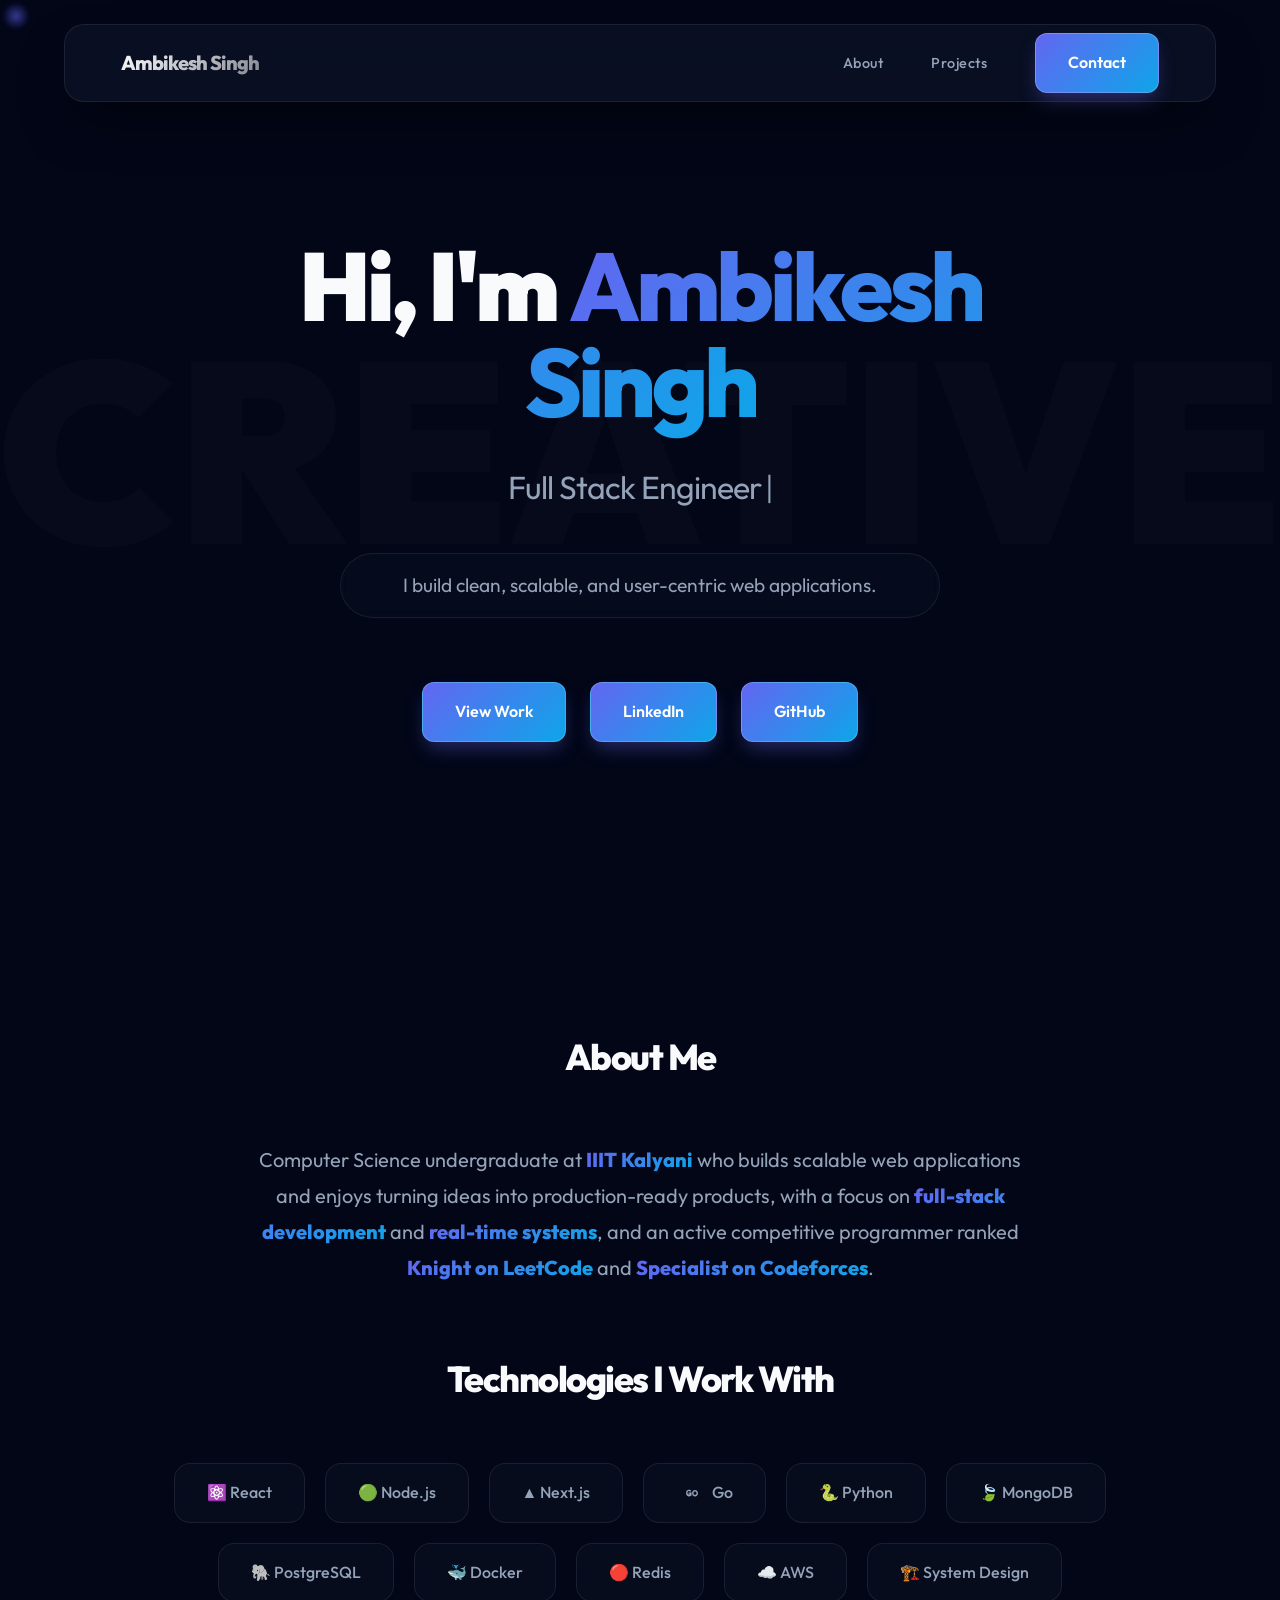
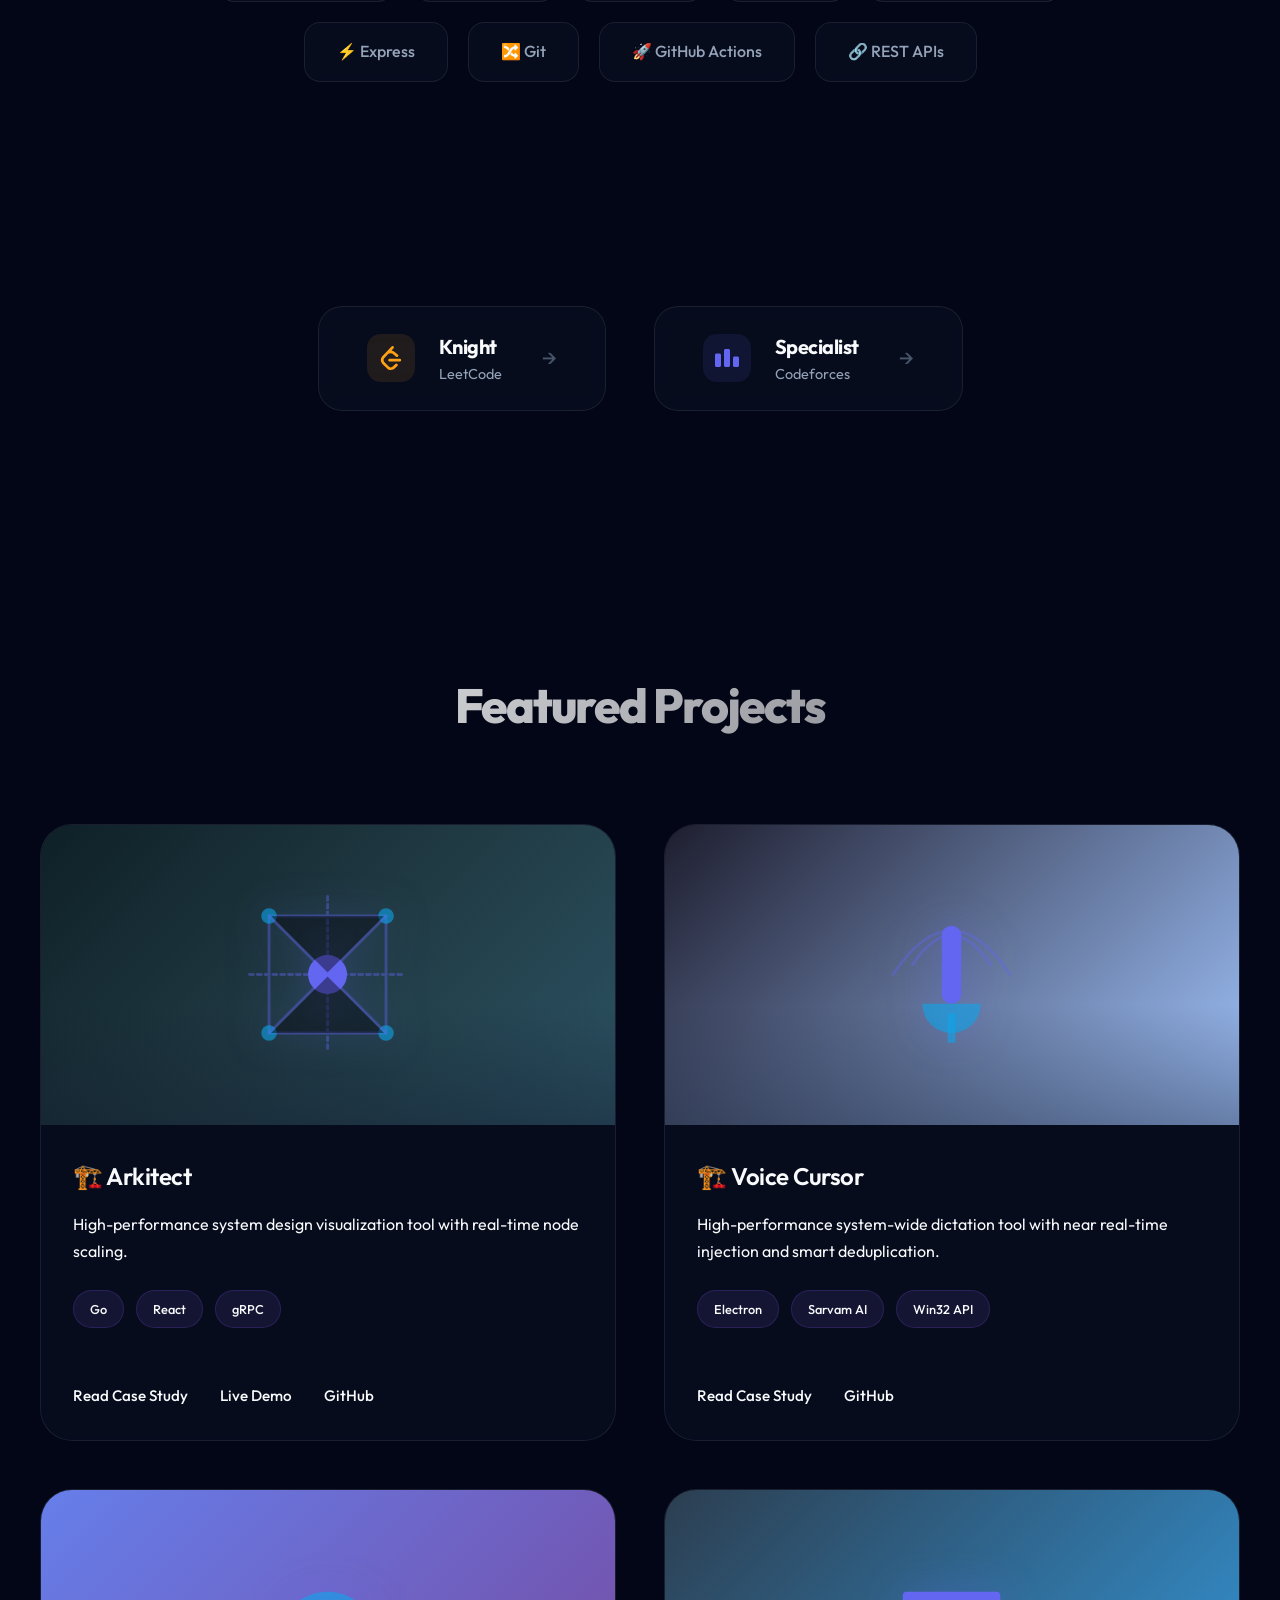
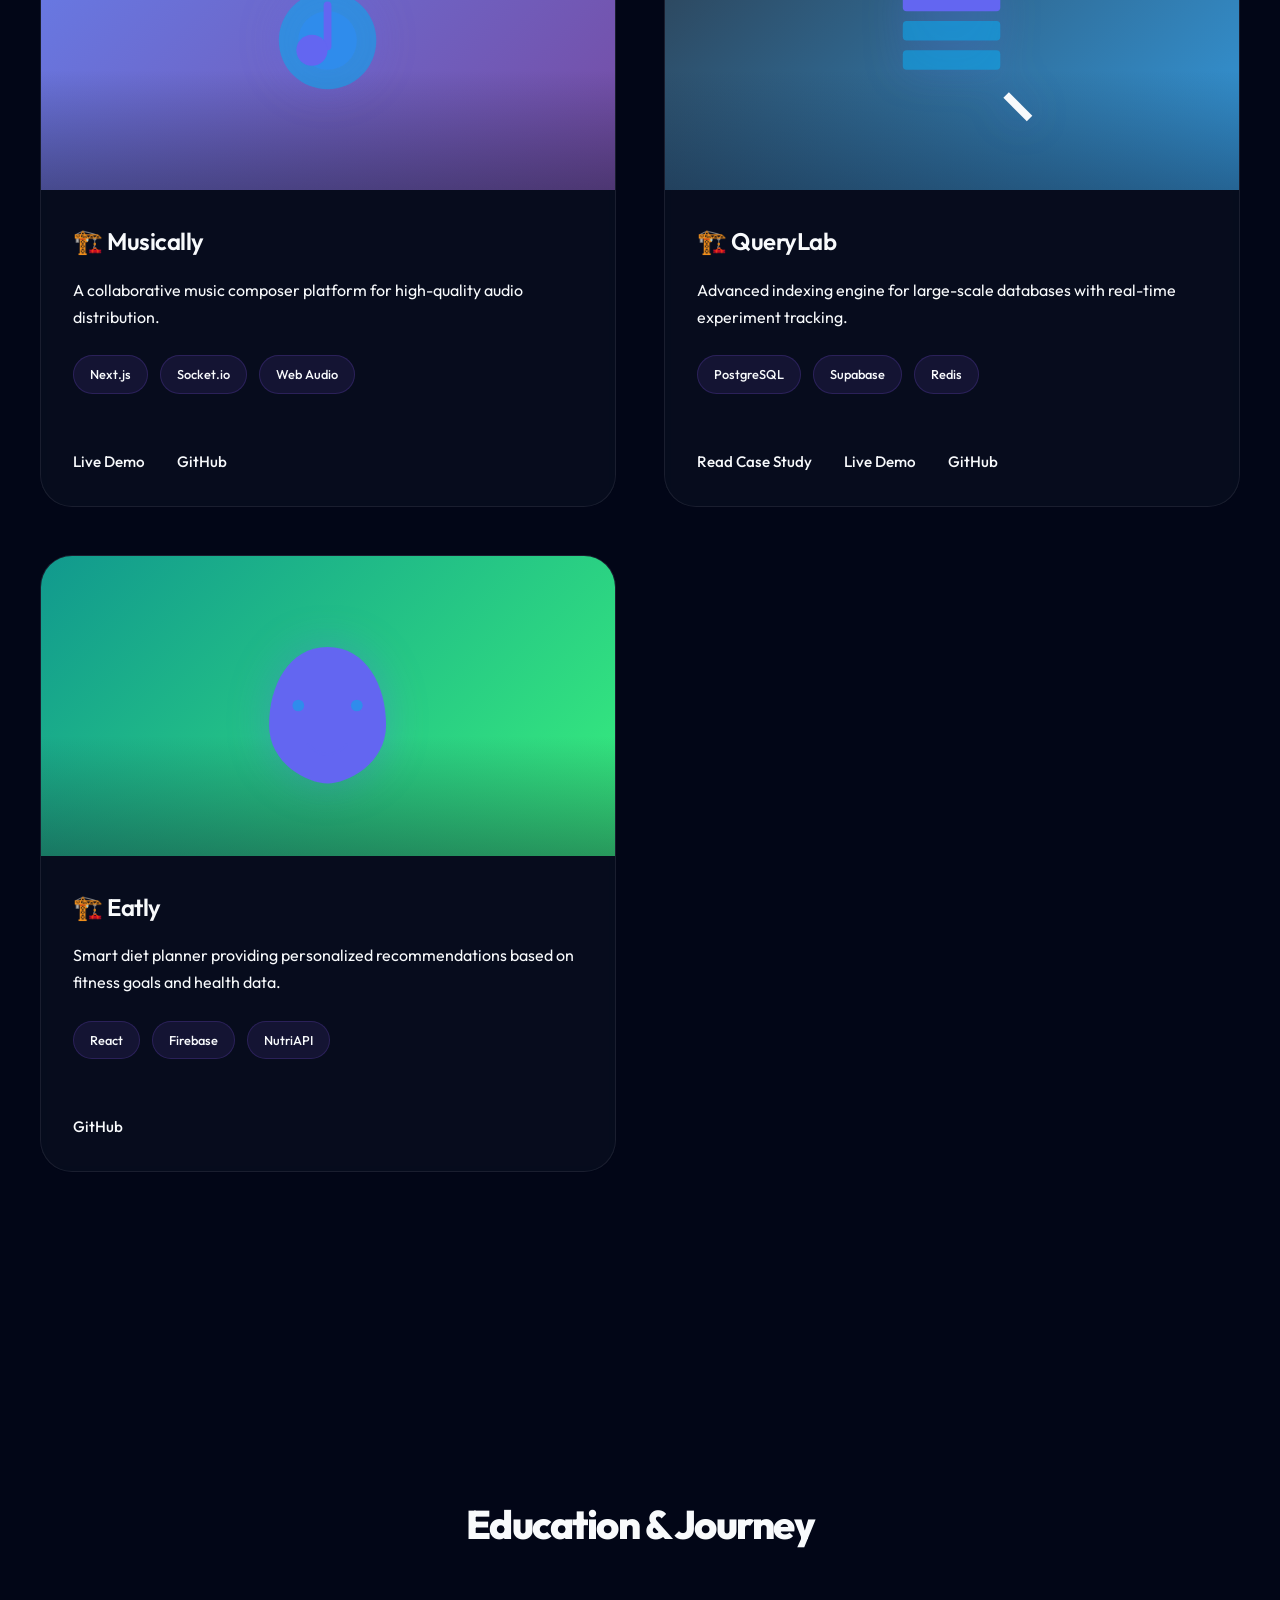
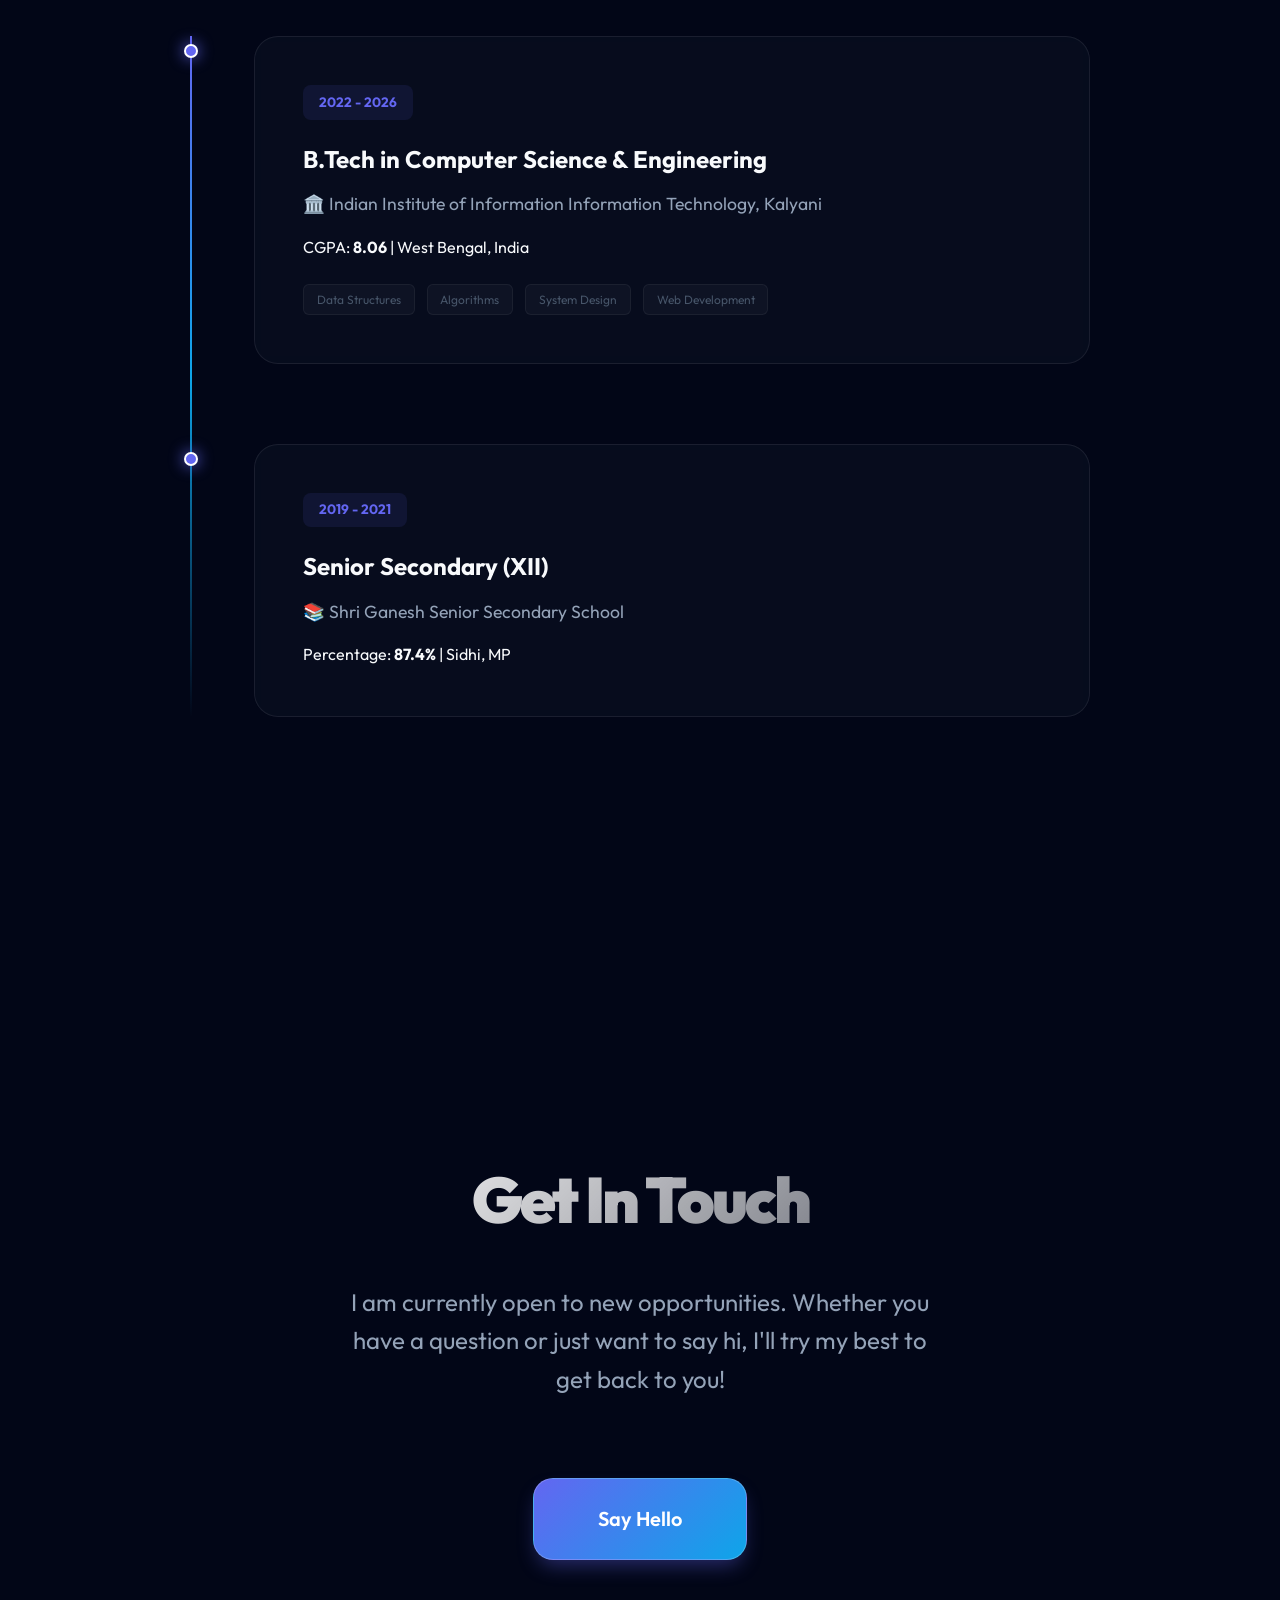
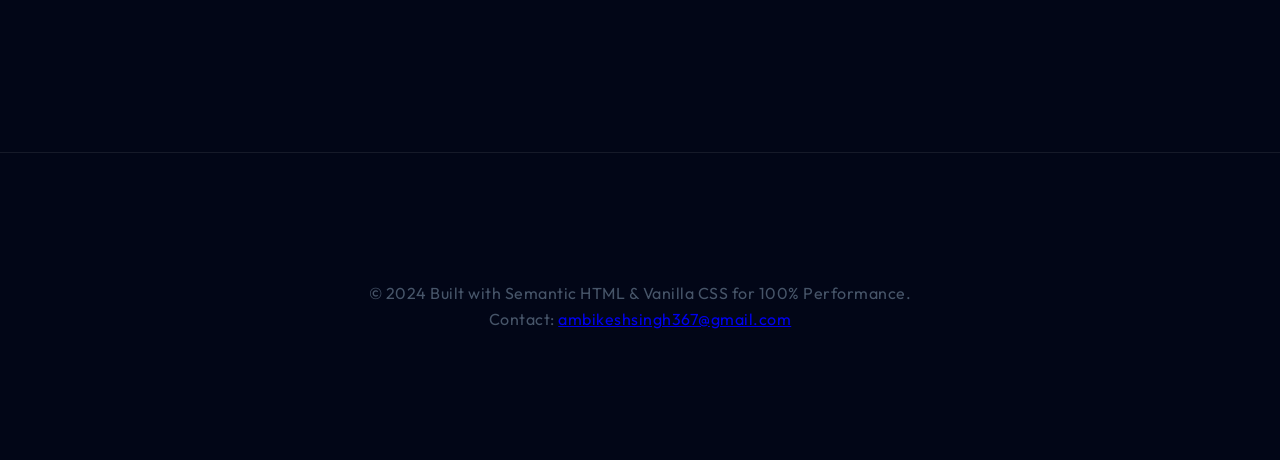
==== commit 7cf04c2c: "added case studies" ====
--- a/index.html
+++ b/index.html
@@ -131,6 +131,7 @@
                 <span class="bubble systemdesign">🏗️ System Design</span>
                 <span class="bubble express">⚡ Express</span>
                 <span class="bubble git">🔀 Git</span>
+                <span class="bubble gh-actions">🚀 GitHub Actions</span>
                 <span class="bubble api">🔗 REST APIs</span>
             </div>
         </section>
@@ -199,6 +200,7 @@
                             <span>gRPC</span>
                         </div>
                         <div class="project-links">
+                            <a href="arkitect-case-study.html" class="link-text">Read Case Study</a>
                             <a href="https://arkitect.onrender.com" target="_blank" rel="noopener noreferrer"
                                 class="link-text">Live Demo</a>
                             <a href="https://github.com/ambikeshsingh2004/Arkitect" target="_blank"
@@ -220,13 +222,14 @@
                     </div>
                     <div class="project-content">
                         <h4>🏗️ Voice Cursor</h4>
-                        <p>Next-gen AI assistant that allows natural language control over your browser environment.</p>
+                        <p>High-performance system-wide dictation tool with near real-time injection and smart deduplication.</p>
                         <div class="tech-stack">
                             <span>Electron</span>
                             <span>Sarvam AI</span>
-                            <span>RobotJS</span>
-                        </div>
-                        <div class="project-links">
+                            <span>Win32 API</span>
+                        </div>
+                        <div class="project-links">
+                            <a href="voice-cursor-case-study.html" class="link-text">Read Case Study</a>
                             <a href="https://github.com/ambikeshsingh2004/Bulbul" target="_blank"
                                 rel="noopener noreferrer" class="link-text">GitHub</a>
                         </div>
@@ -283,6 +286,7 @@
                             <span>Redis</span>
                         </div>
                         <div class="project-links">
+                            <a href="querylab-case-study.html" class="link-text">Read Case Study</a>
                             <a href="https://querylab-quq7.onrender.com" target="_blank" rel="noopener noreferrer"
                                 class="link-text">Live Demo</a>
                             <a href="https://github.com/ambikeshsingh2004/Observer" target="_blank"
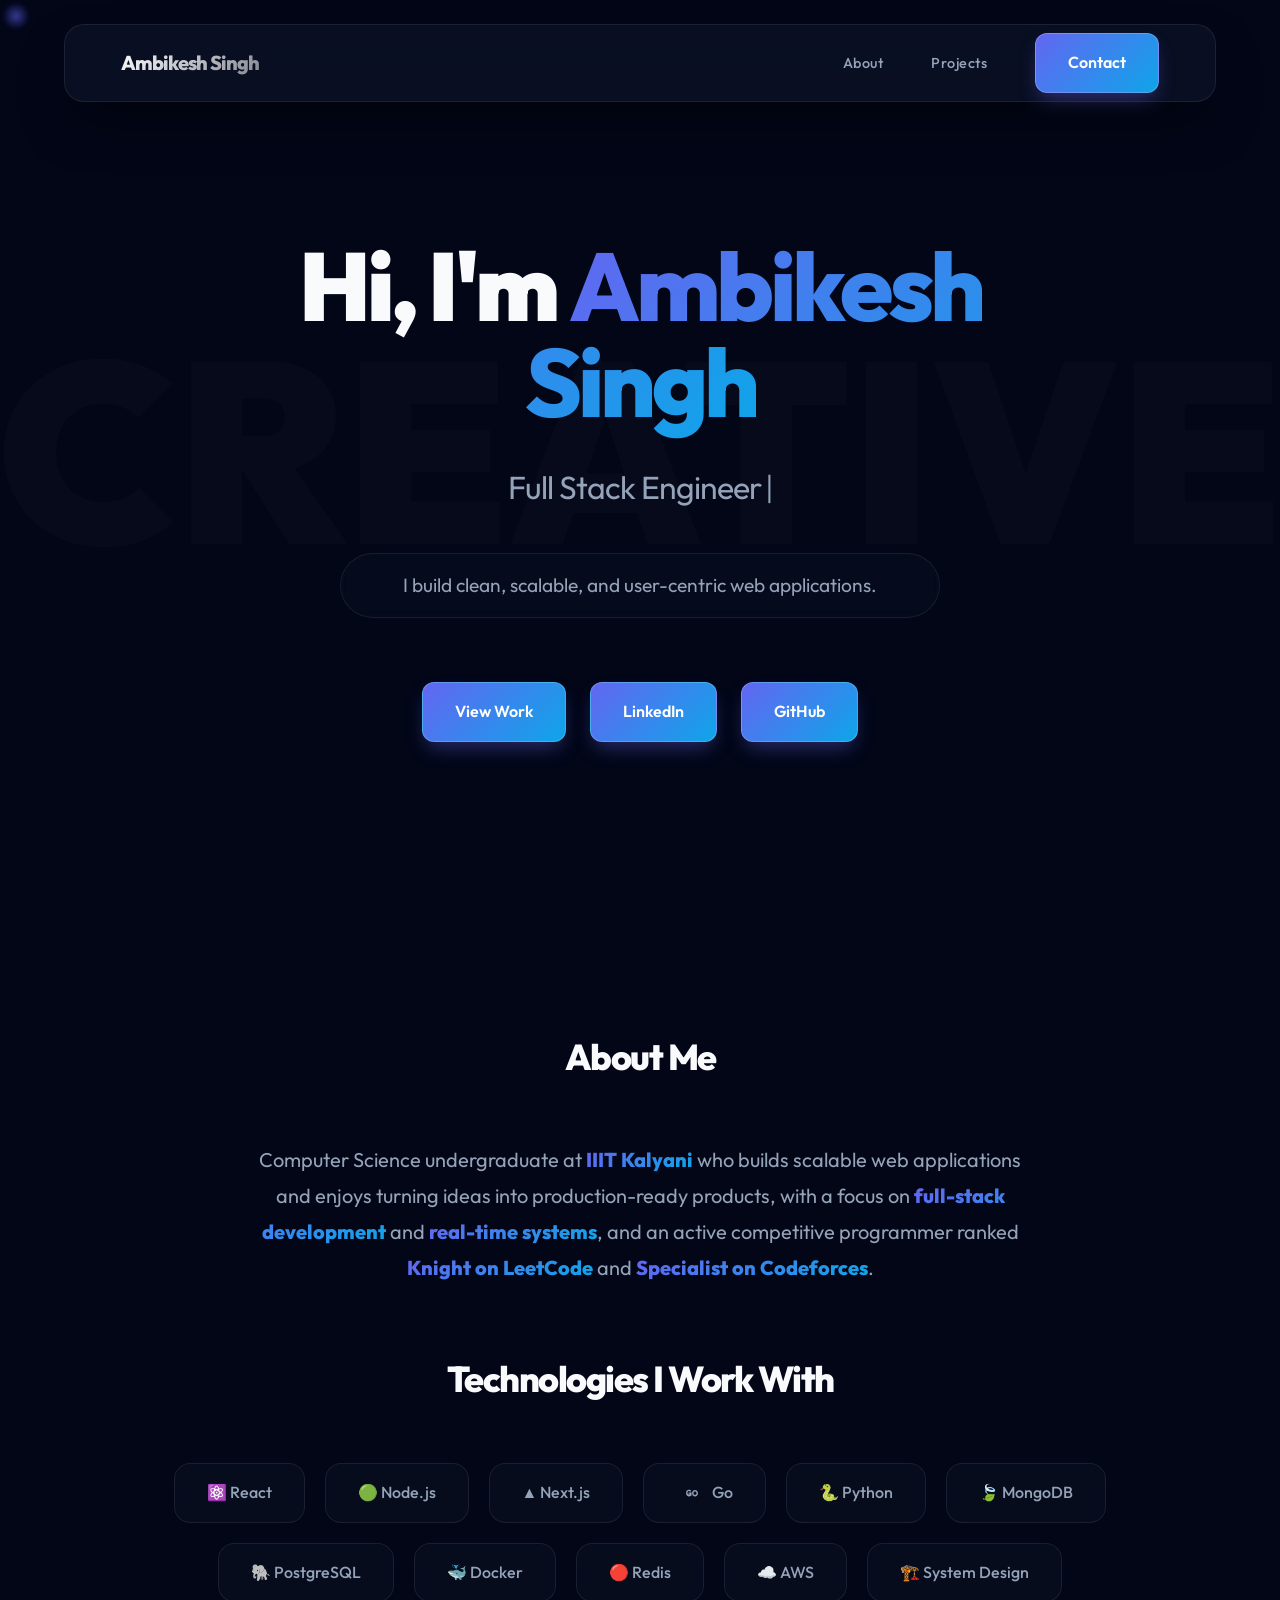
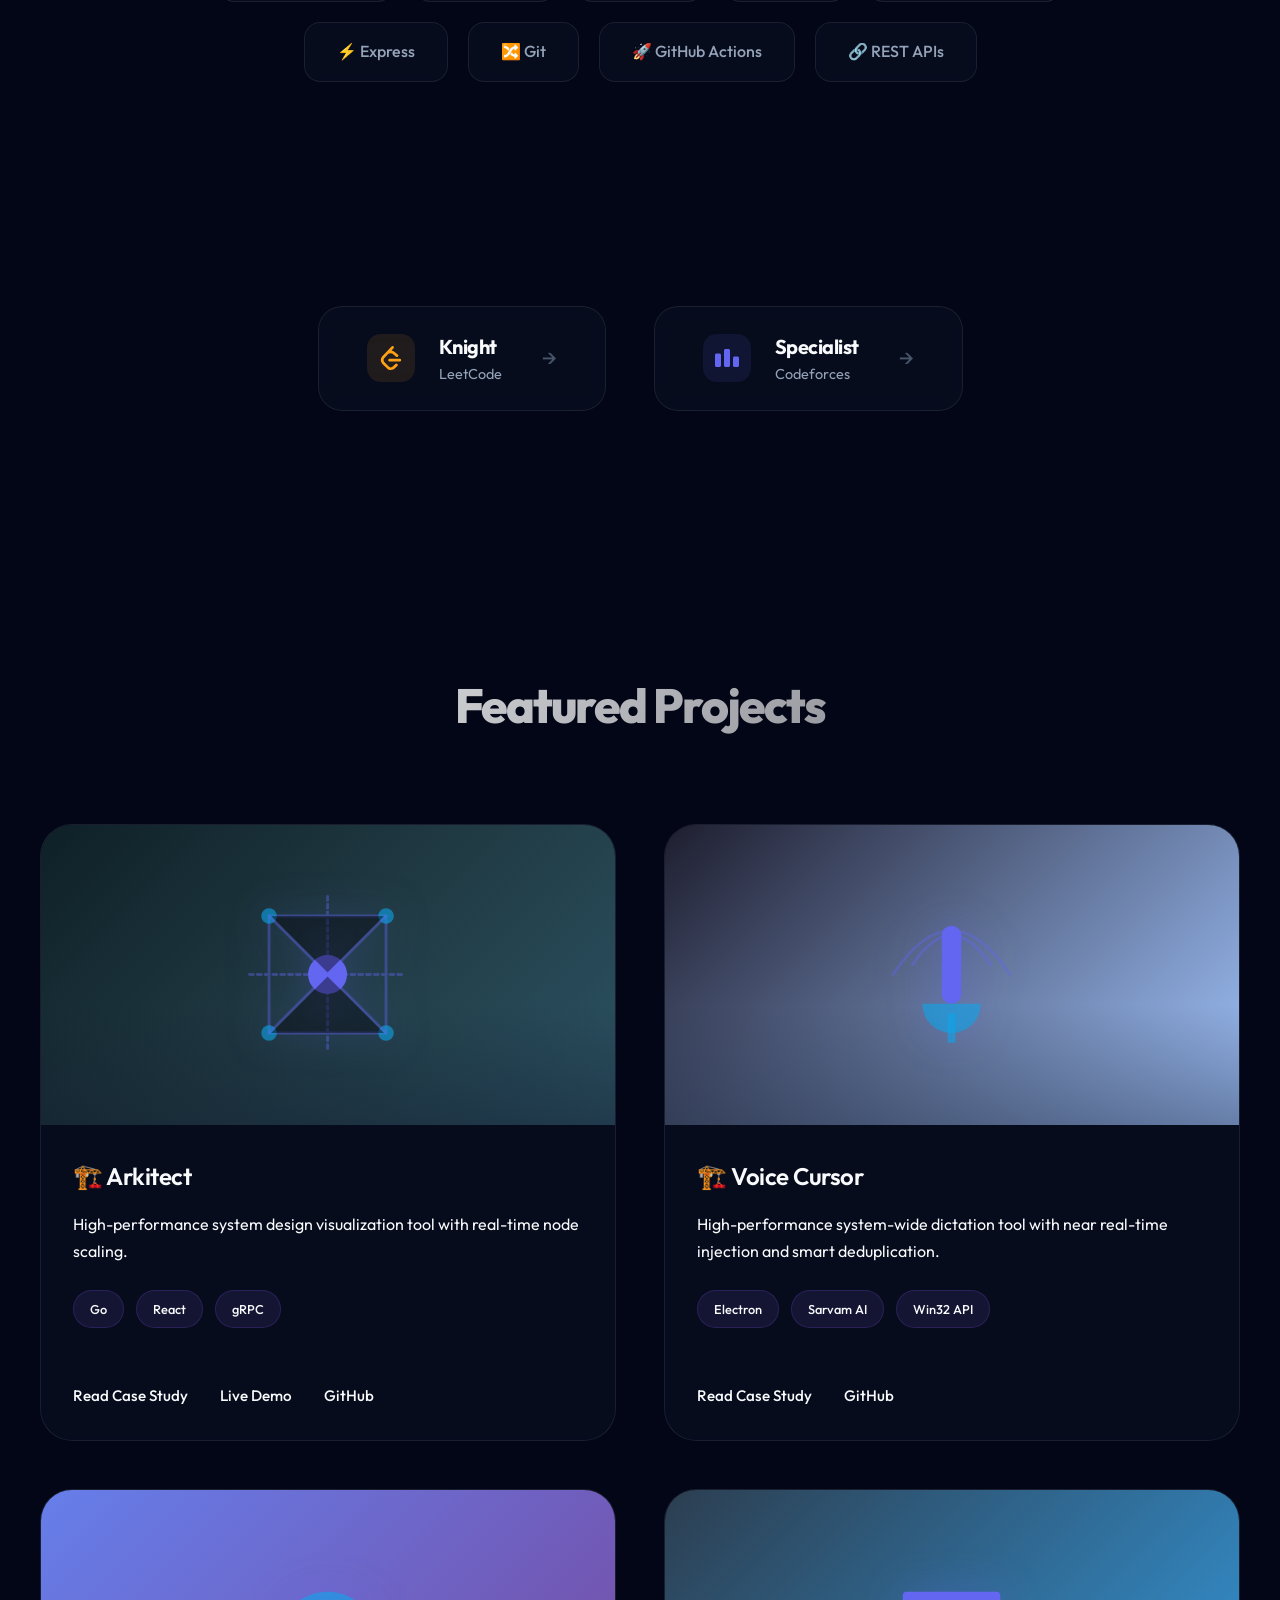
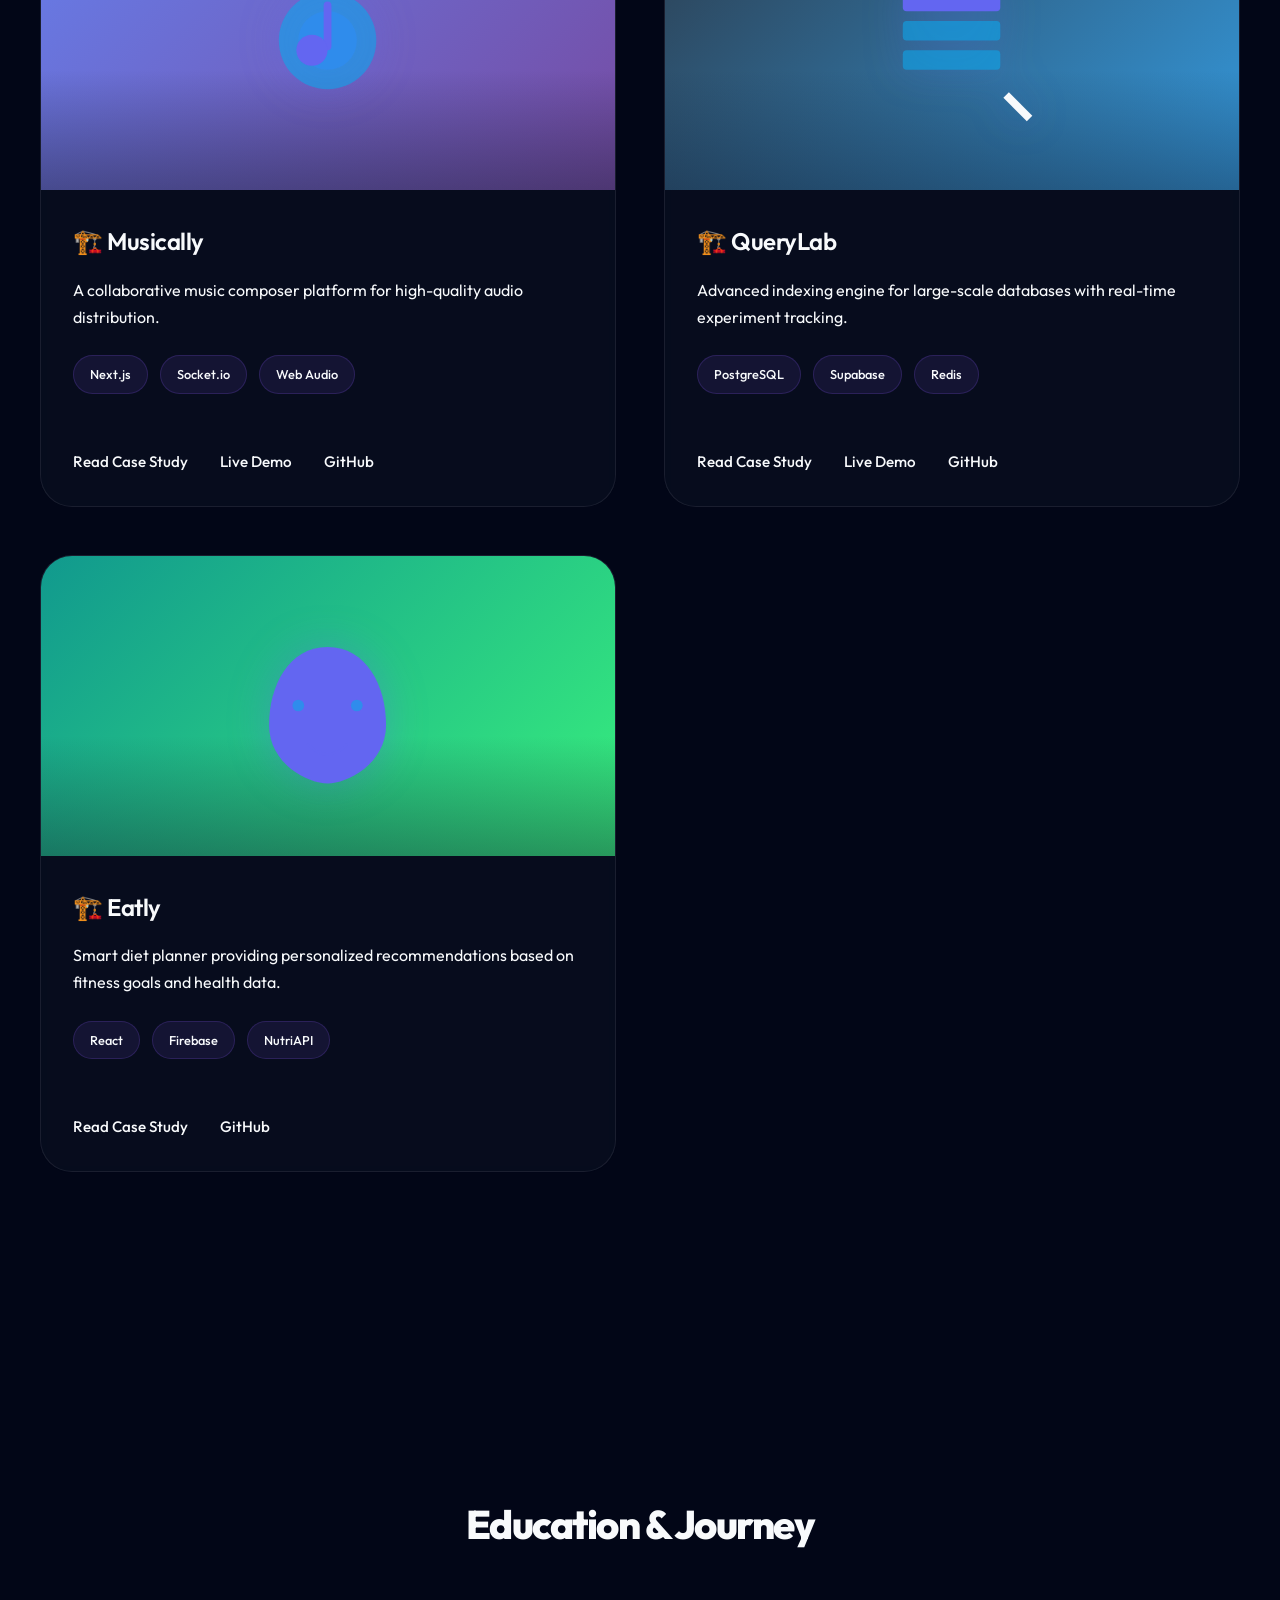
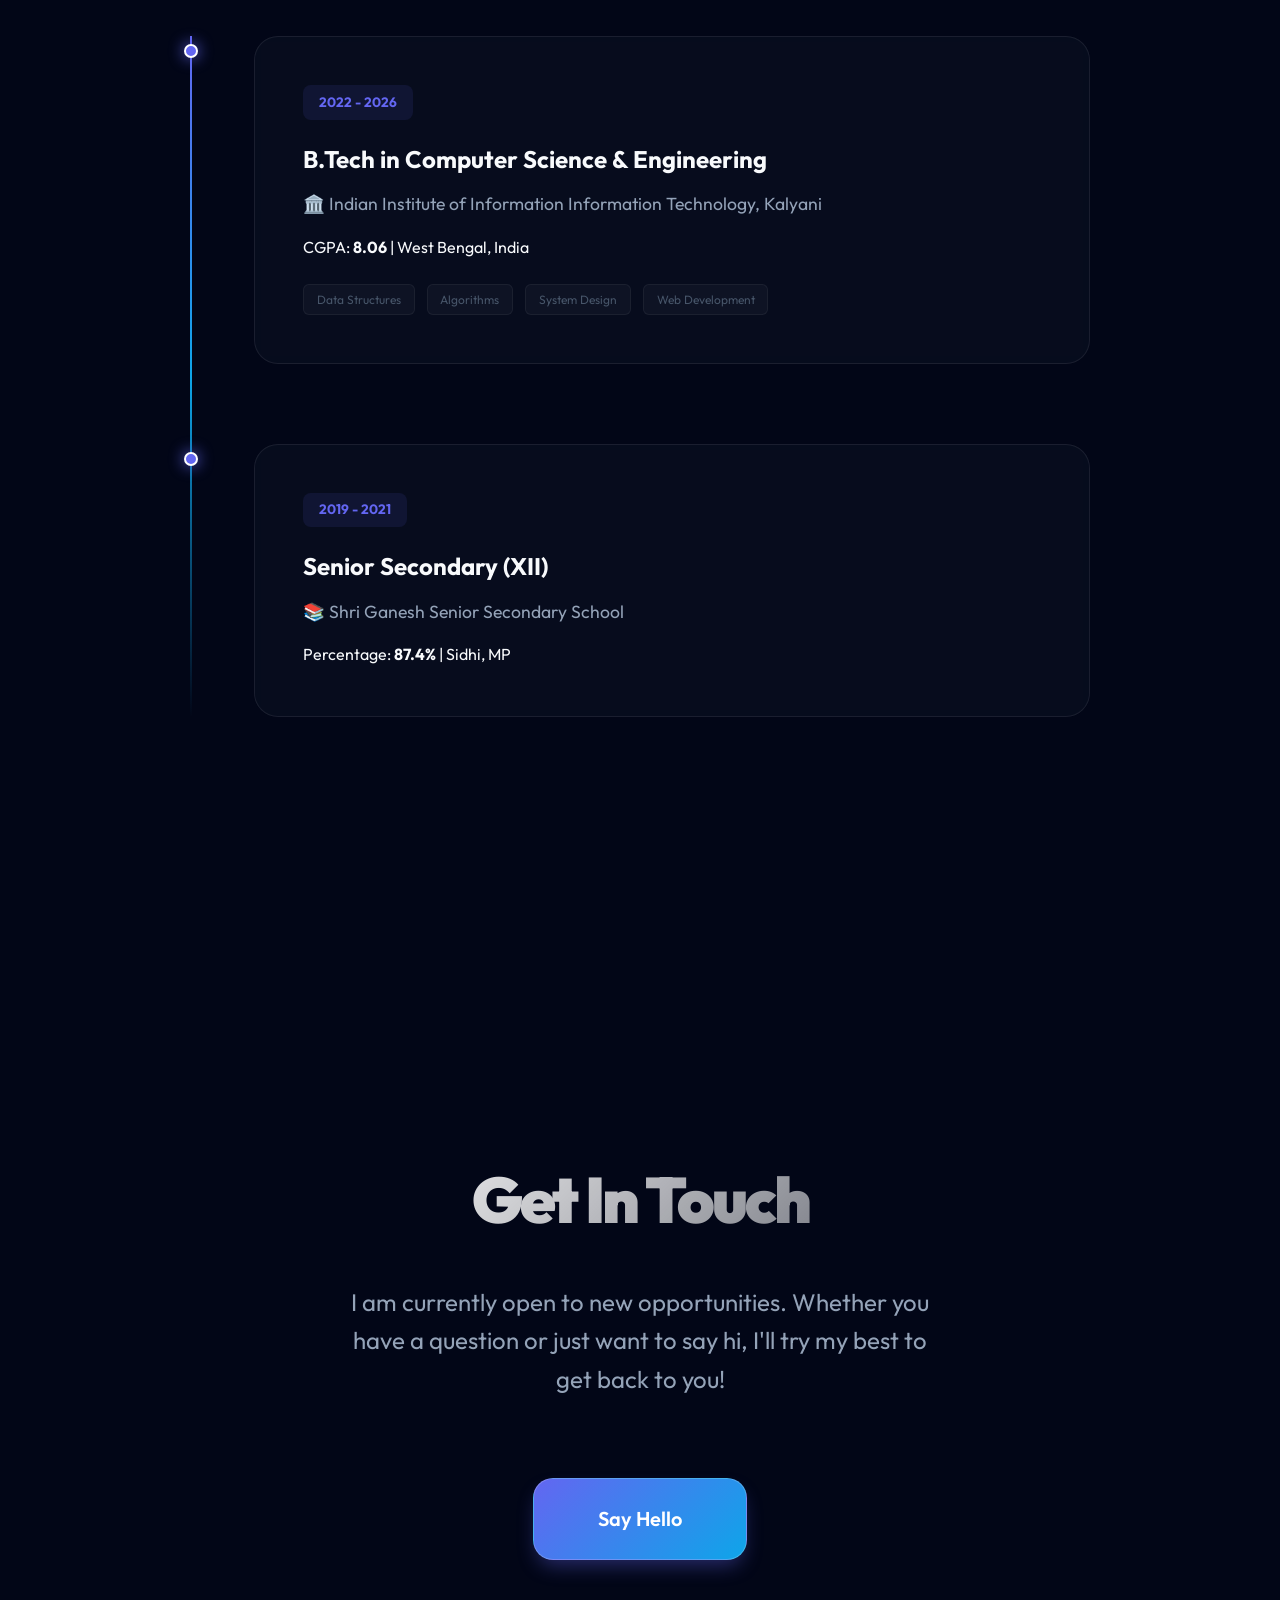
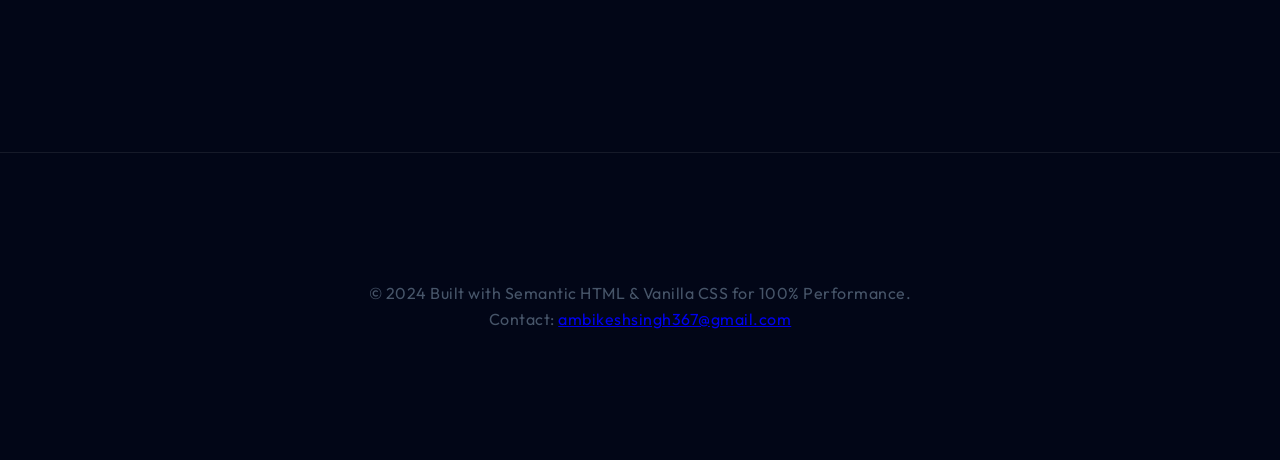
==== commit 16a68d7d: "added case studies for my project" ====
--- a/index.html
+++ b/index.html
@@ -256,6 +256,7 @@
                             <span>Web Audio</span>
                         </div>
                         <div class="project-links">
+                            <a href="musically-case-study.html" class="link-text">Read Case Study</a>
                             <a href="https://musically-web-nxbj.onrender.com/" target="_blank" rel="noopener noreferrer"
                                 class="link-text">Live Demo</a>
                             <a href="https://github.com/ambikeshsingh2004/Music" target="_blank"
@@ -318,6 +319,7 @@
                             <span>NutriAPI</span>
                         </div>
                         <div class="project-links">
+                            <a href="eatly-case-study.html" class="link-text">Read Case Study</a>
                             <a href="https://github.com/ambikeshsingh2004/Eatly" target="_blank"
                                 rel="noopener noreferrer" class="link-text">GitHub</a>
                         </div>
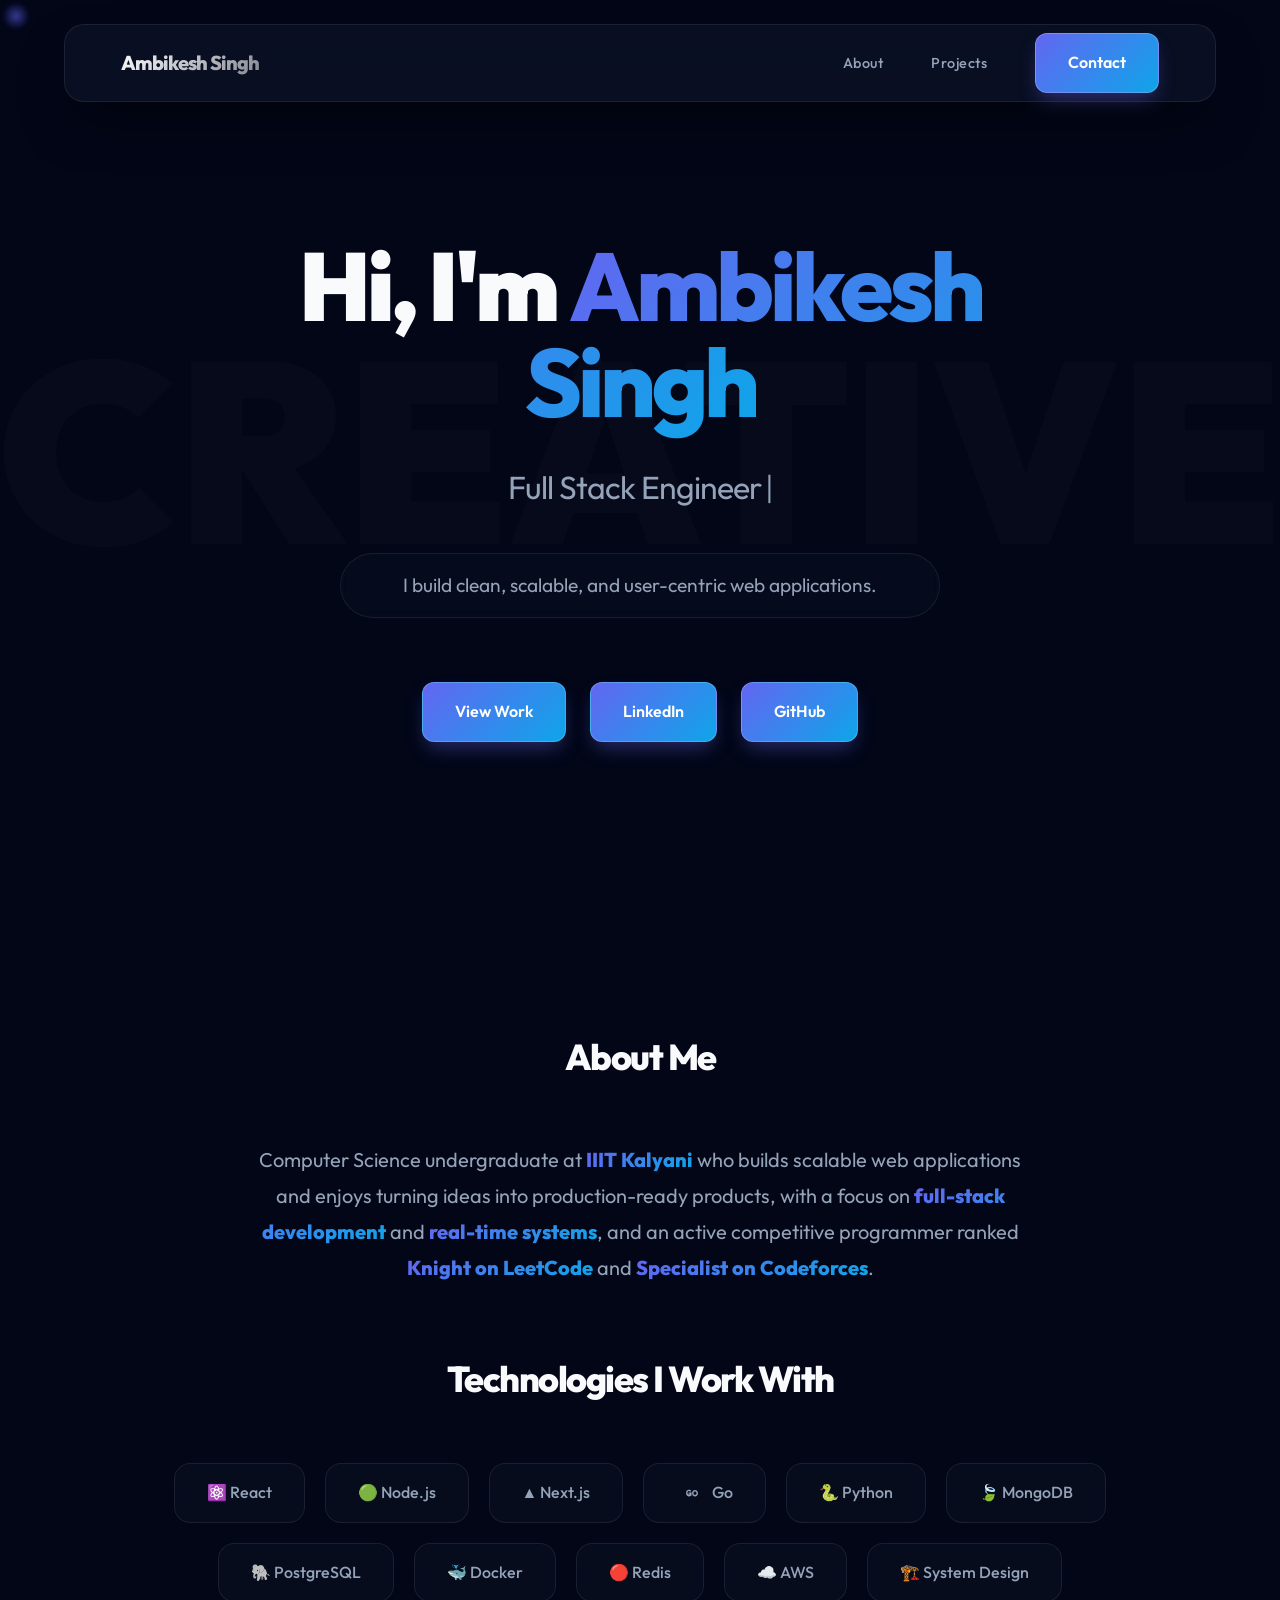
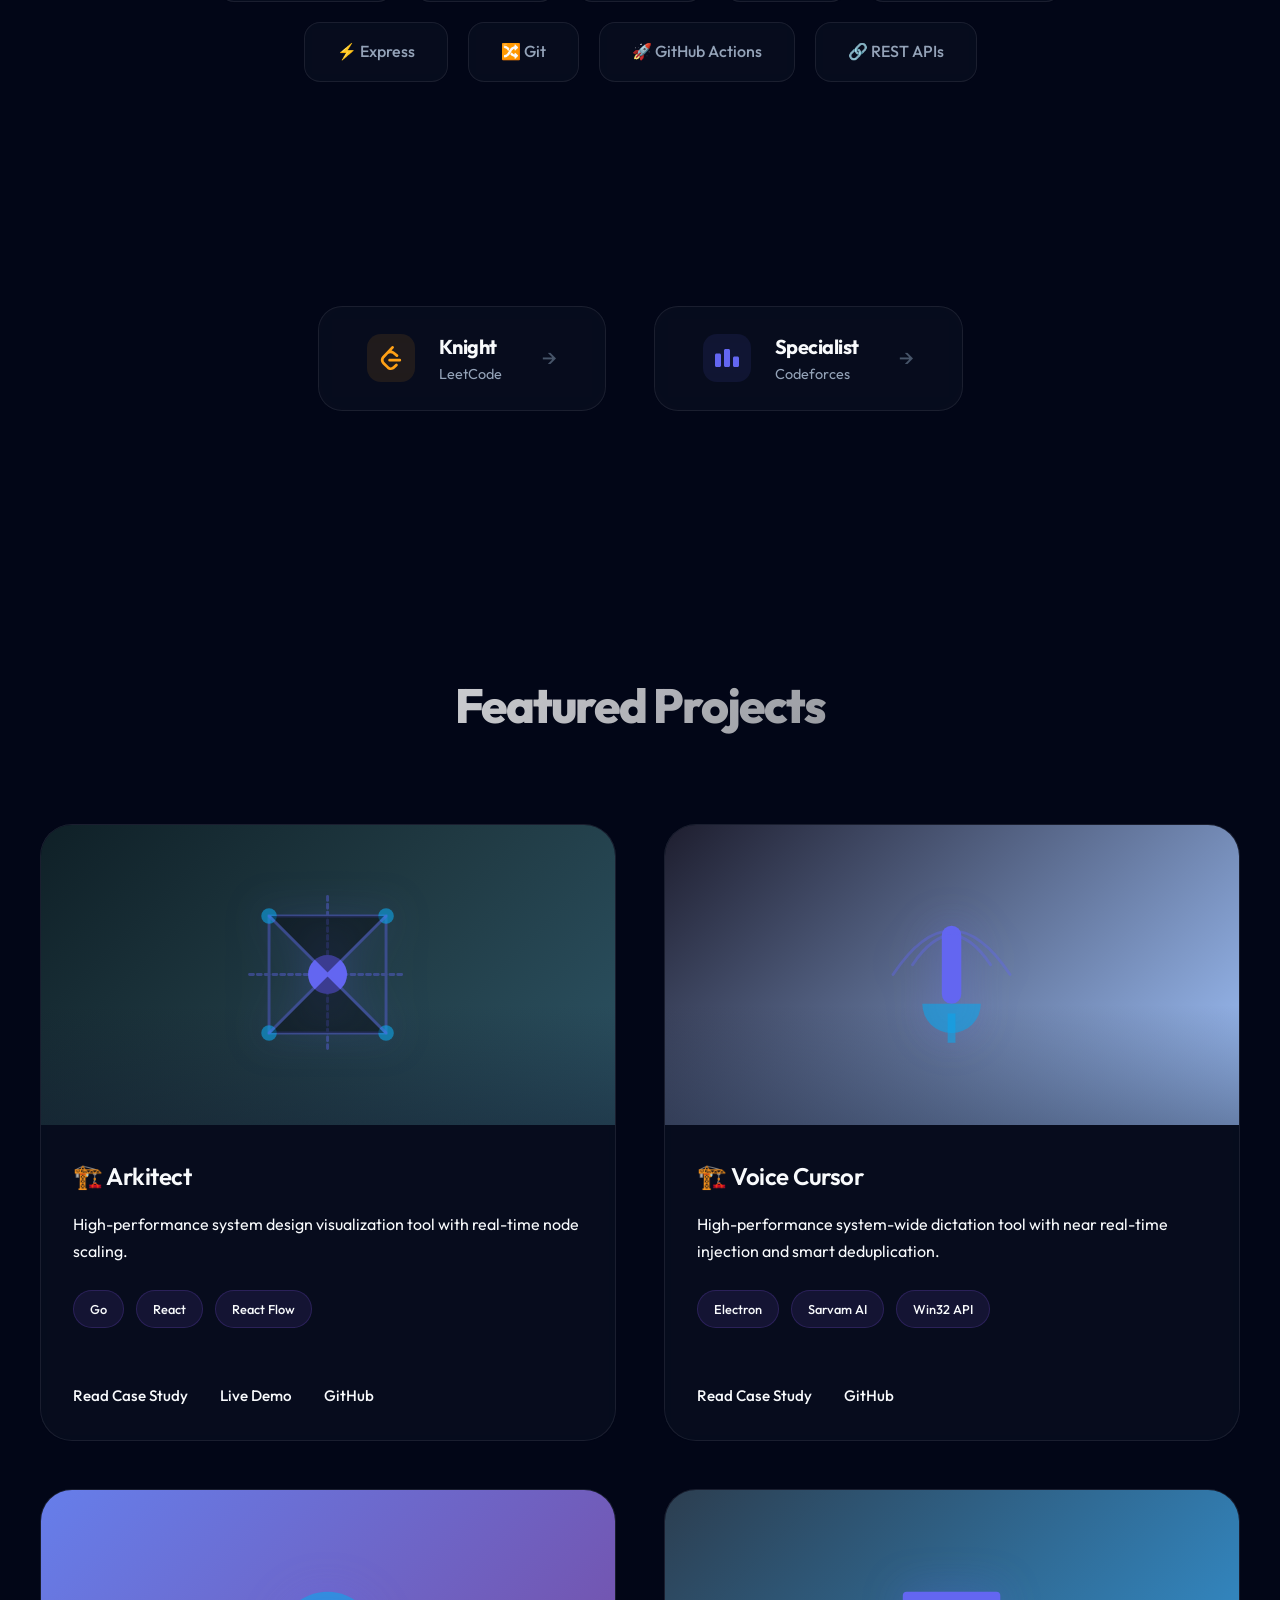
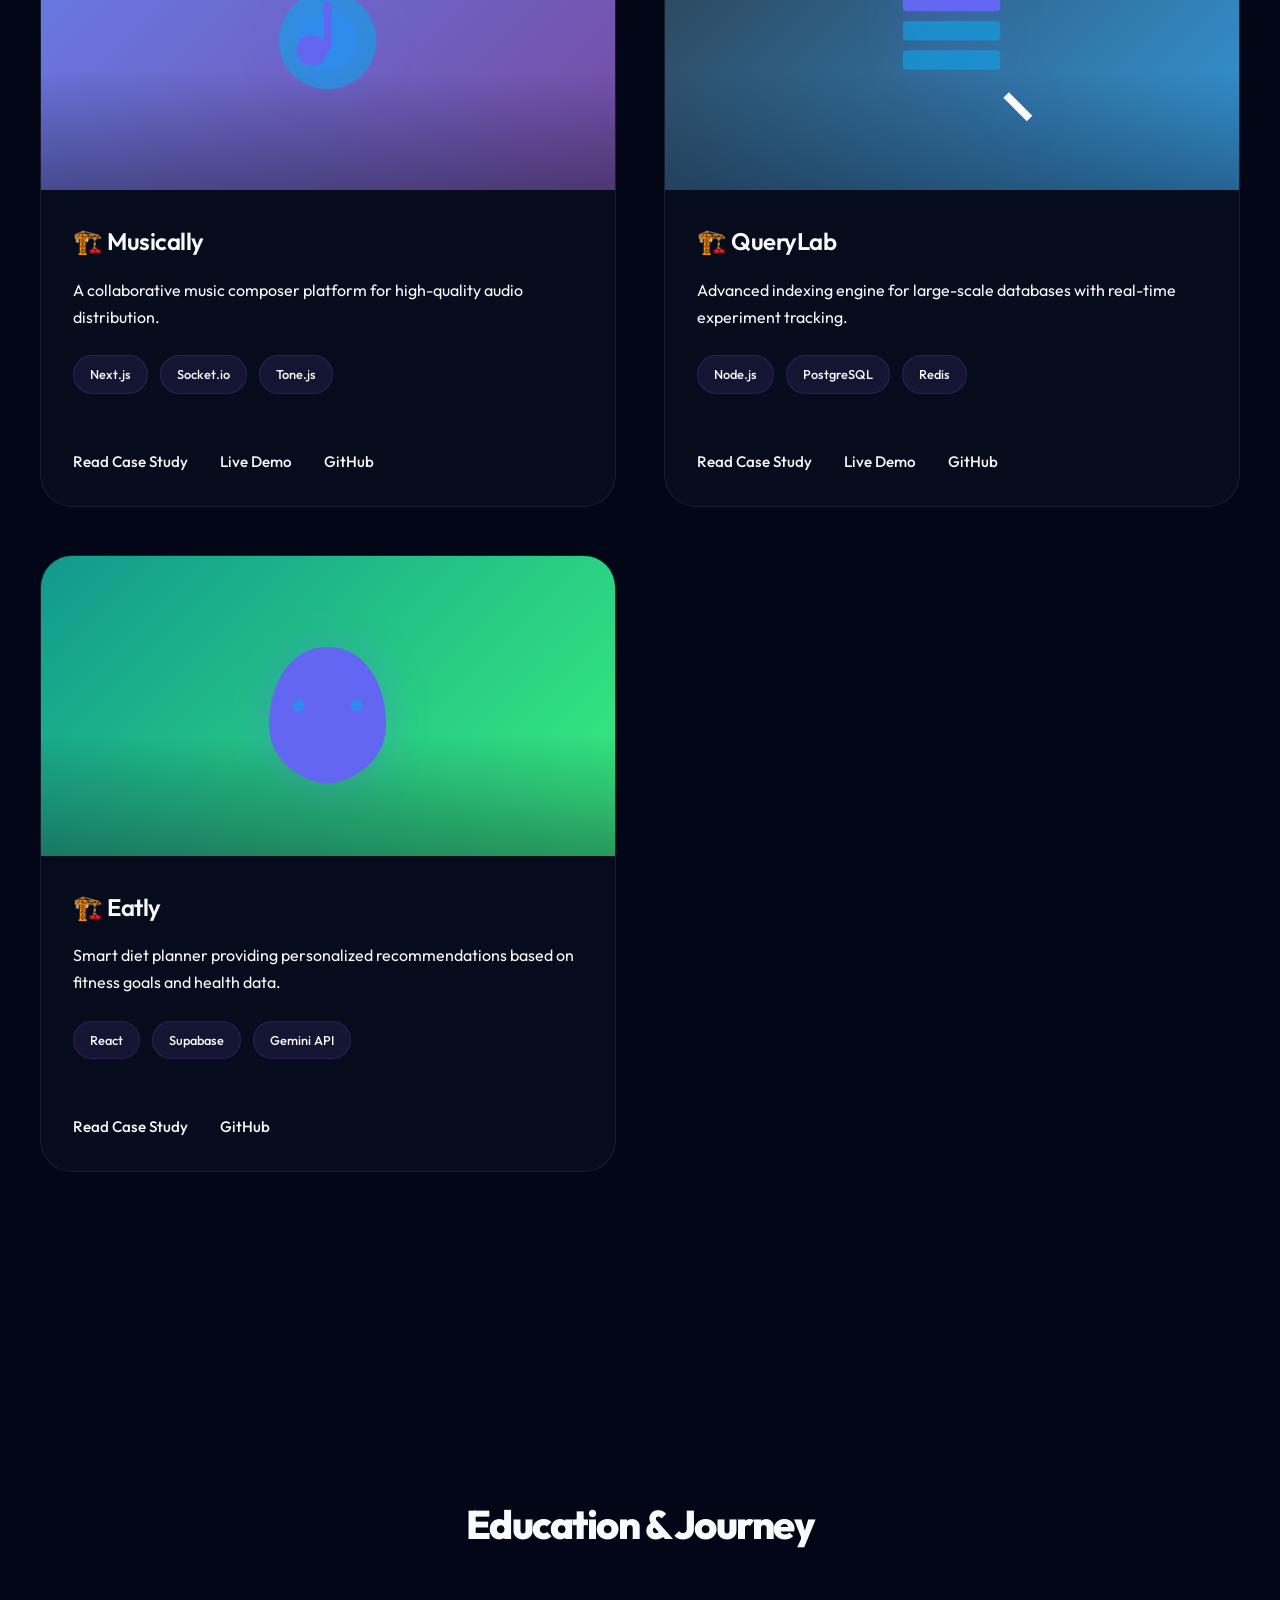
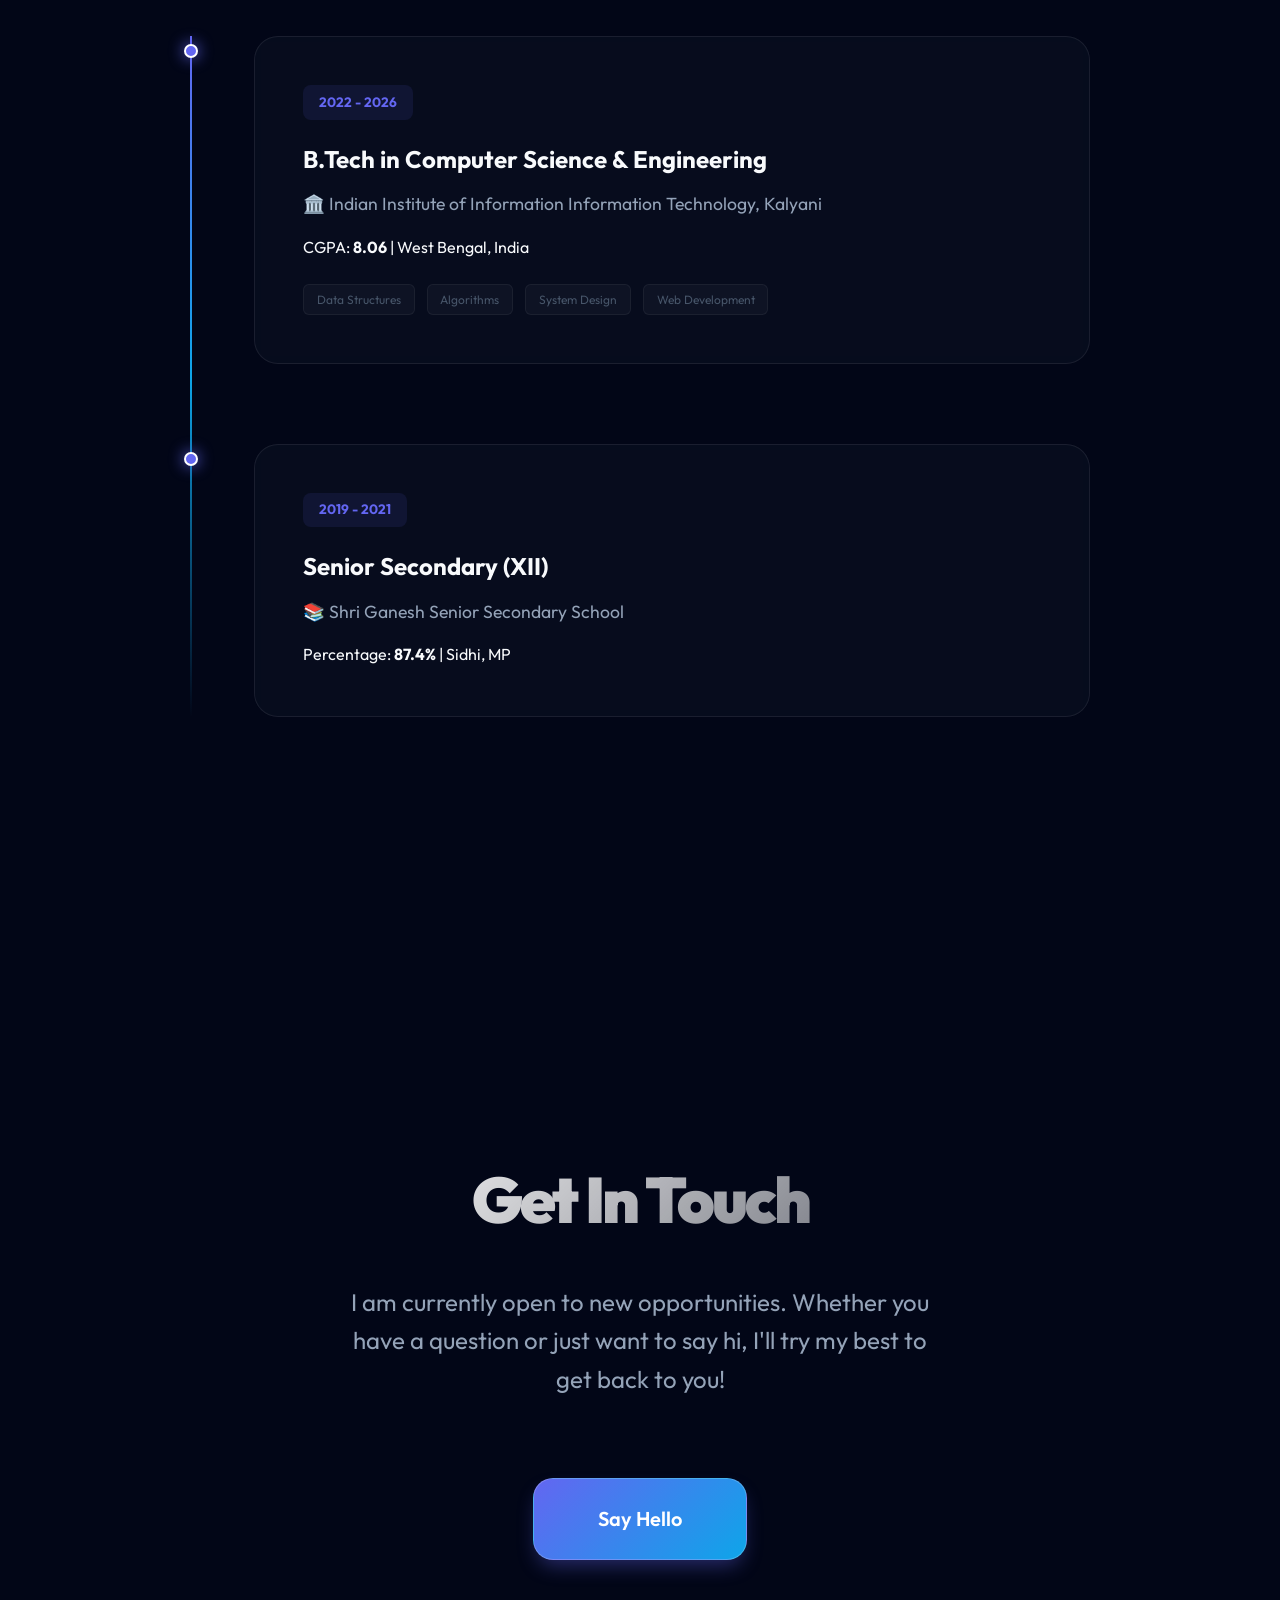
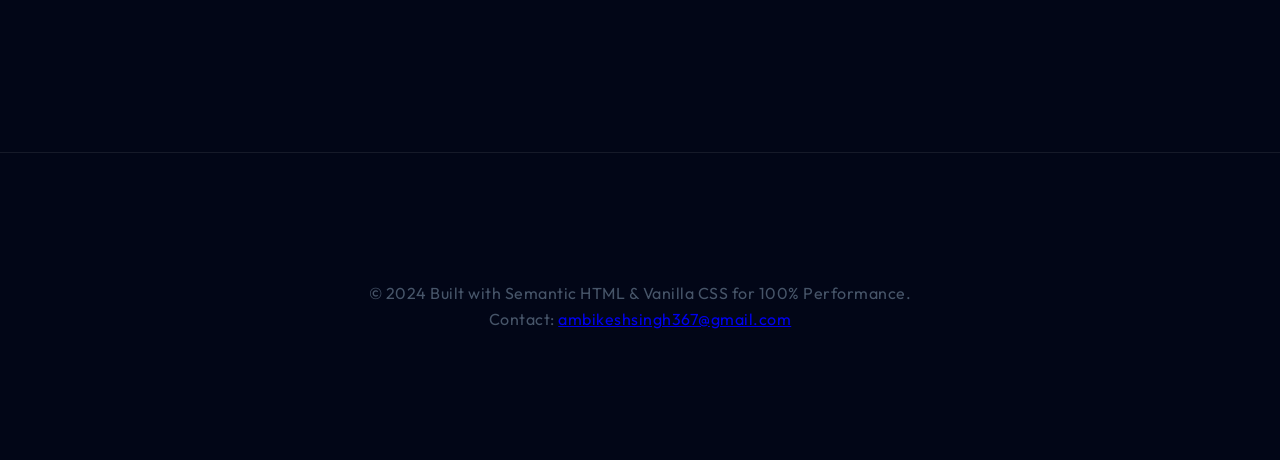
==== commit fdb33e23: "corrected tech stacks" ====
--- a/index.html
+++ b/index.html
@@ -197,7 +197,7 @@
                         <div class="tech-stack">
                             <span>Go</span>
                             <span>React</span>
-                            <span>gRPC</span>
+                            <span>React Flow</span>
                         </div>
                         <div class="project-links">
                             <a href="arkitect-case-study.html" class="link-text">Read Case Study</a>
@@ -253,7 +253,7 @@
                         <div class="tech-stack">
                             <span>Next.js</span>
                             <span>Socket.io</span>
-                            <span>Web Audio</span>
+                            <span>Tone.js</span>
                         </div>
                         <div class="project-links">
                             <a href="musically-case-study.html" class="link-text">Read Case Study</a>
@@ -282,8 +282,8 @@
                         <h4>🏗️ QueryLab</h4>
                         <p>Advanced indexing engine for large-scale databases with real-time experiment tracking.</p>
                         <div class="tech-stack">
+                            <span>Node.js</span>
                             <span>PostgreSQL</span>
-                            <span>Supabase</span>
                             <span>Redis</span>
                         </div>
                         <div class="project-links">
@@ -315,8 +315,8 @@
                             data.</p>
                         <div class="tech-stack">
                             <span>React</span>
-                            <span>Firebase</span>
-                            <span>NutriAPI</span>
+                            <span>Supabase</span>
+                            <span>Gemini API</span>
                         </div>
                         <div class="project-links">
                             <a href="eatly-case-study.html" class="link-text">Read Case Study</a>
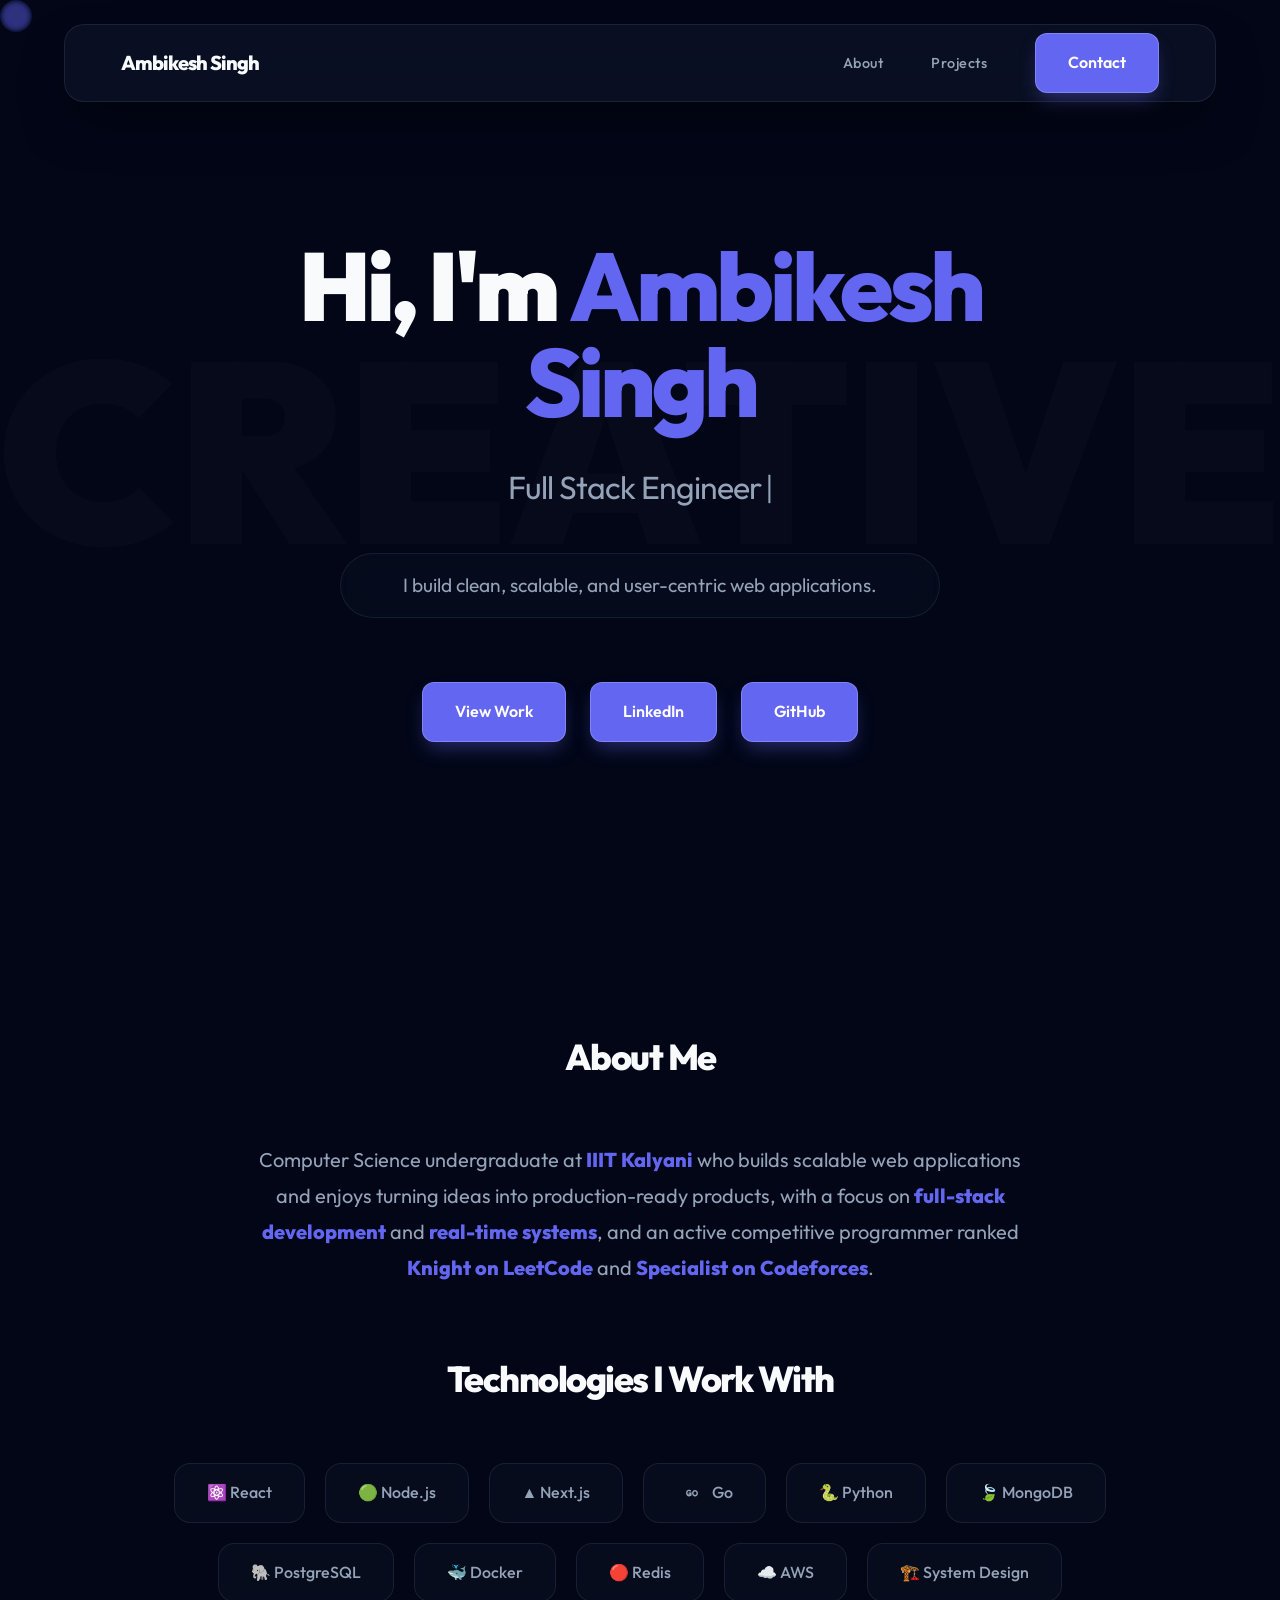
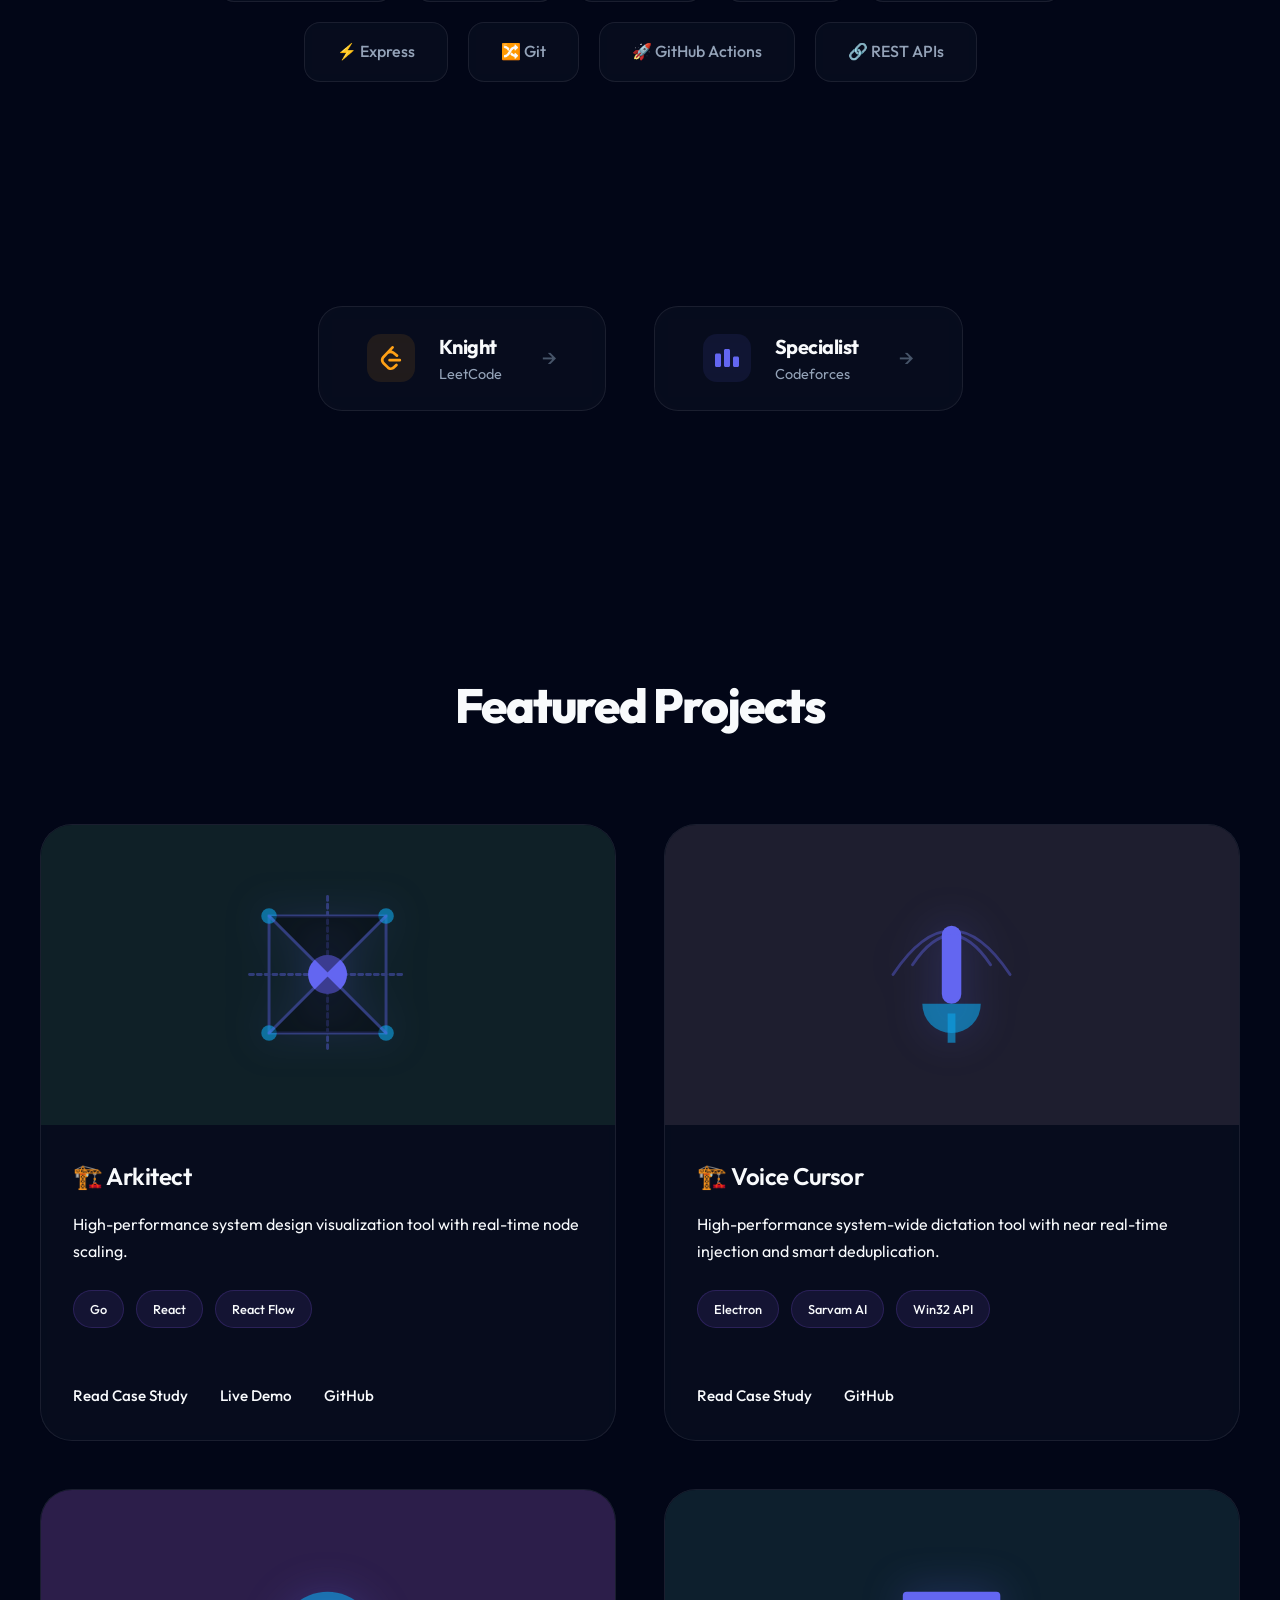
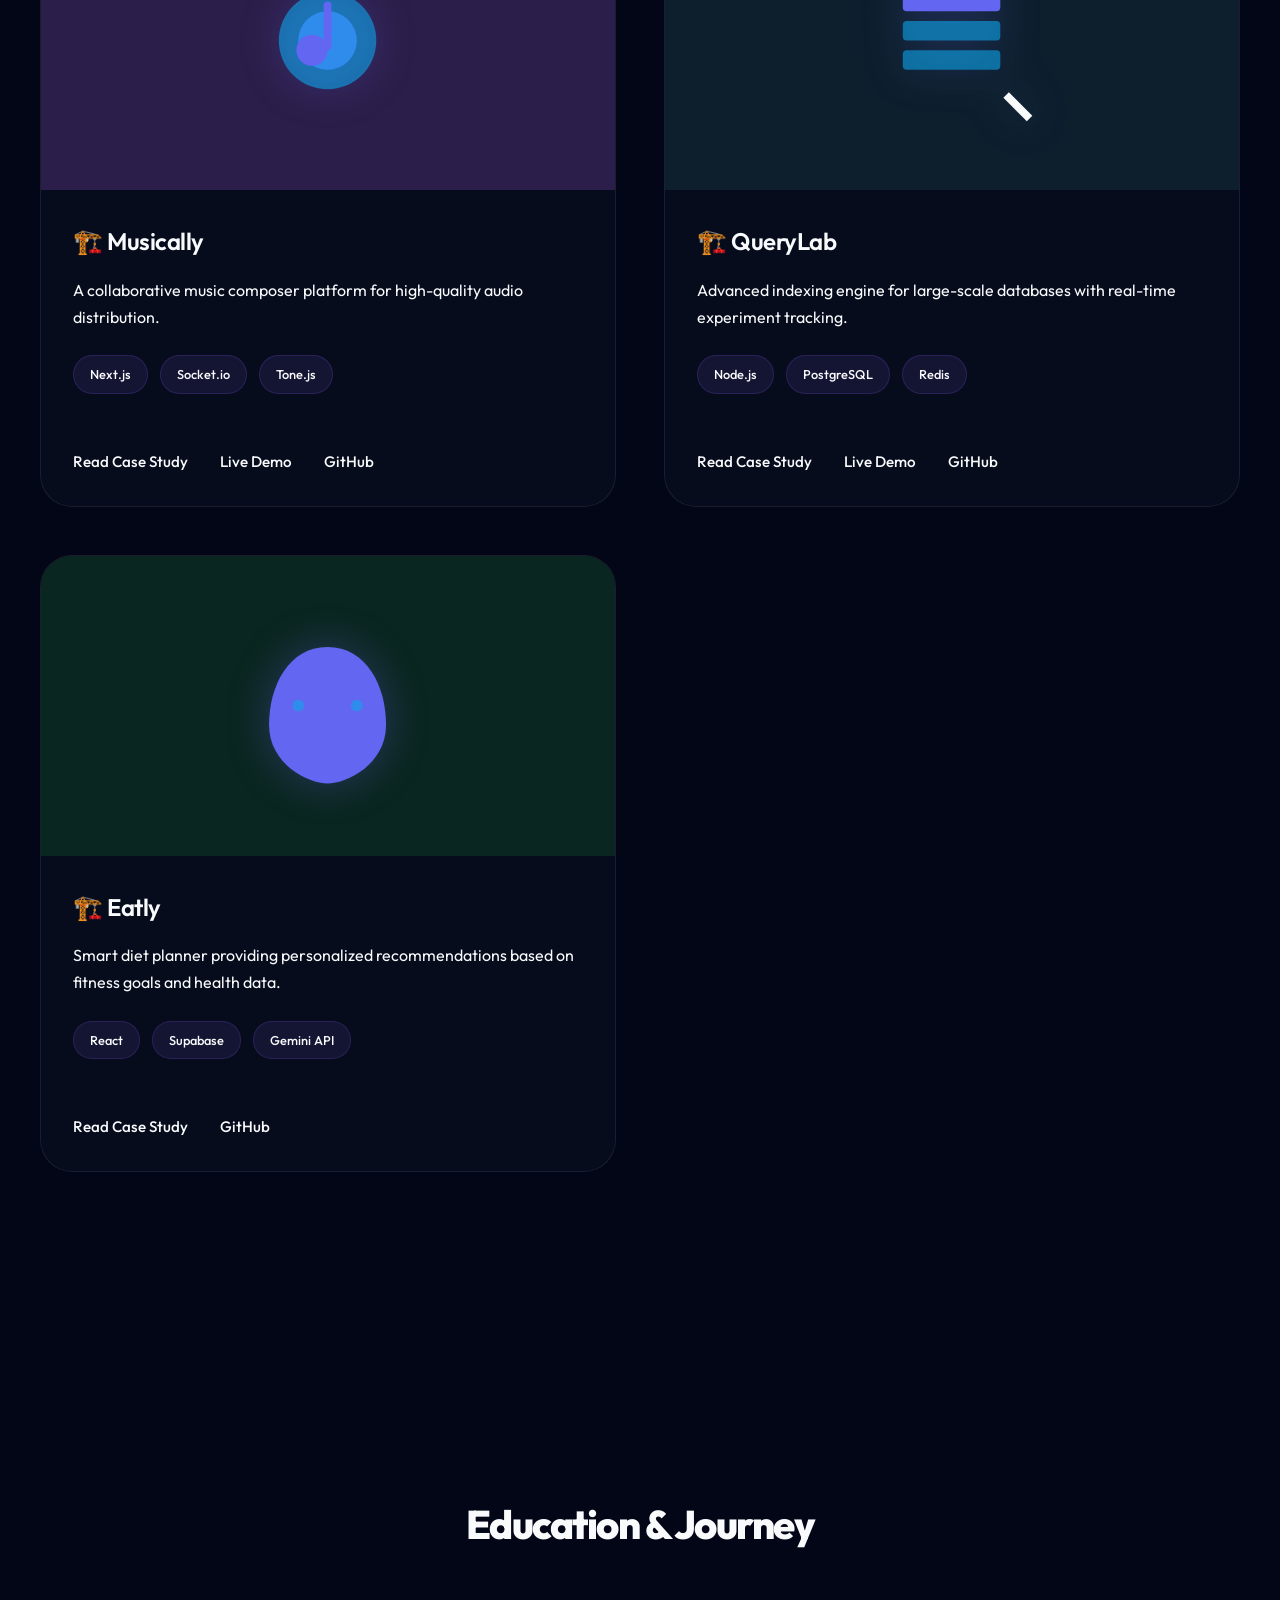
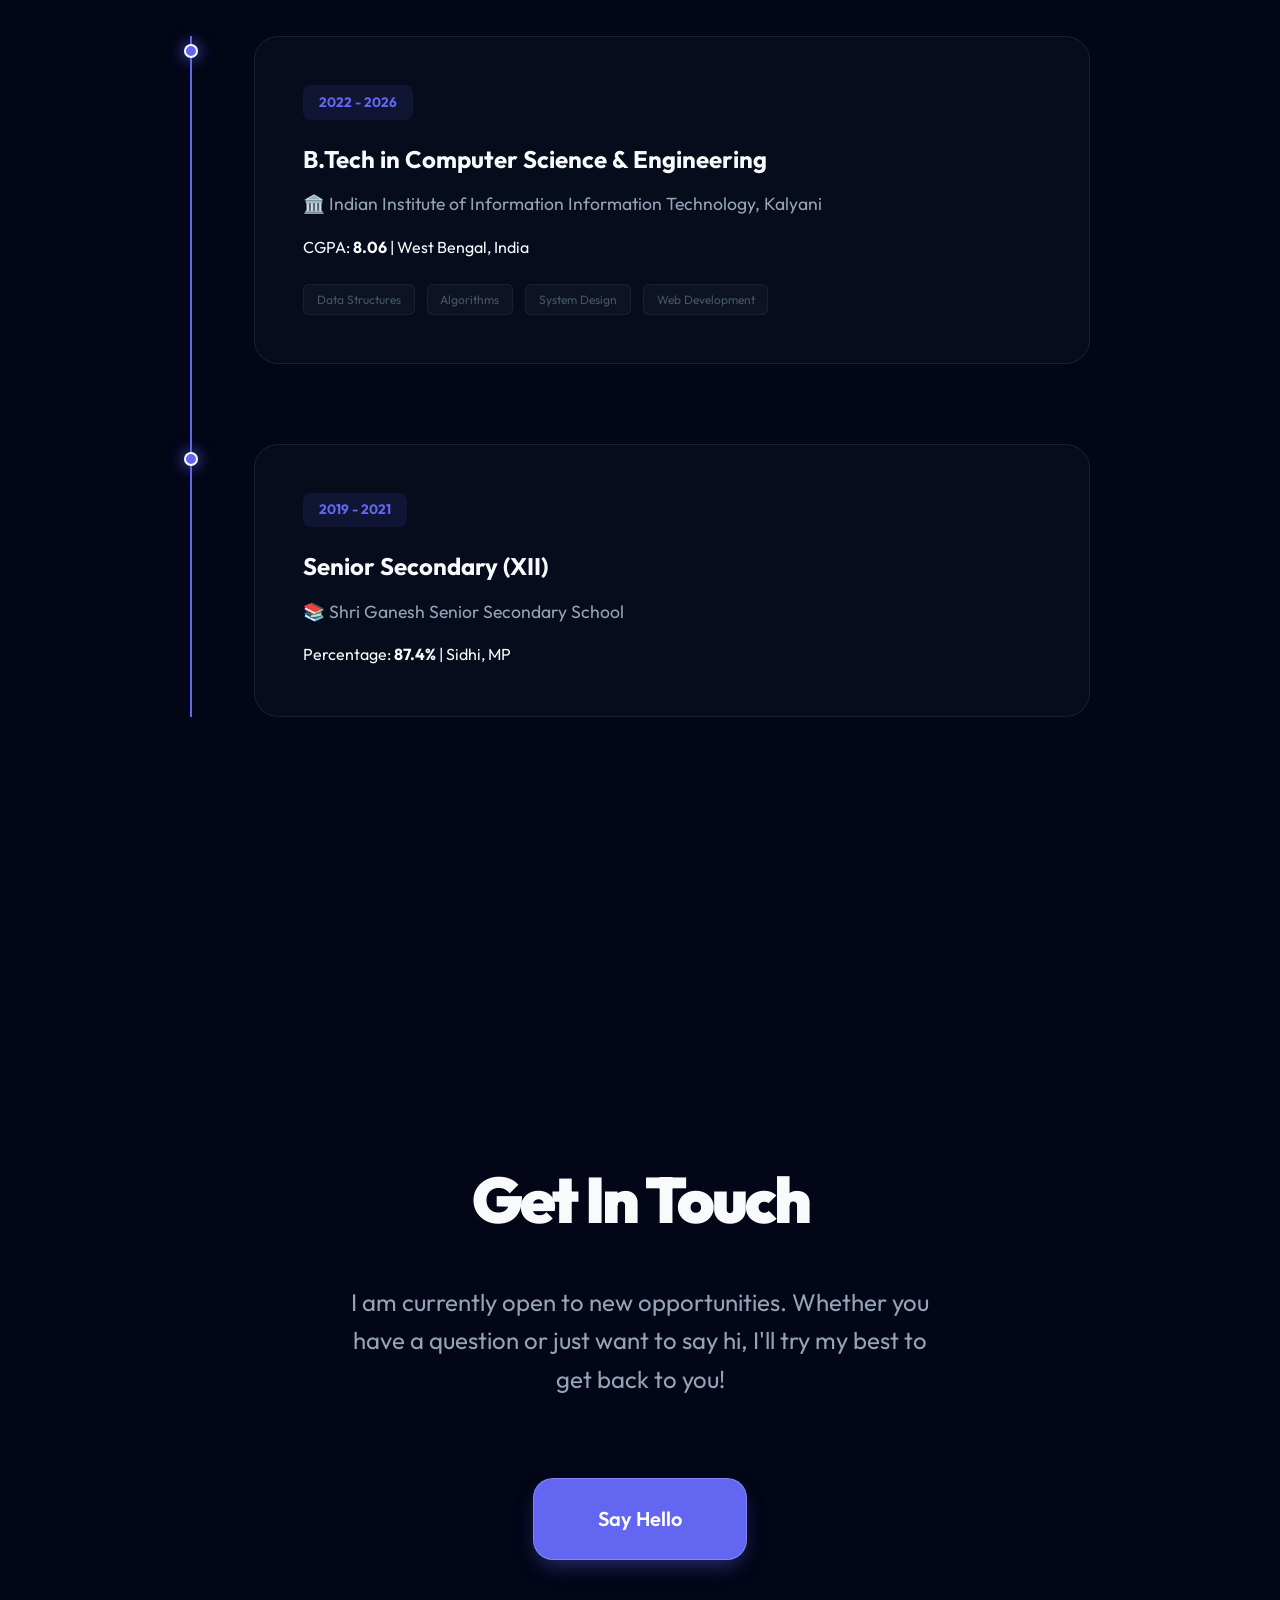
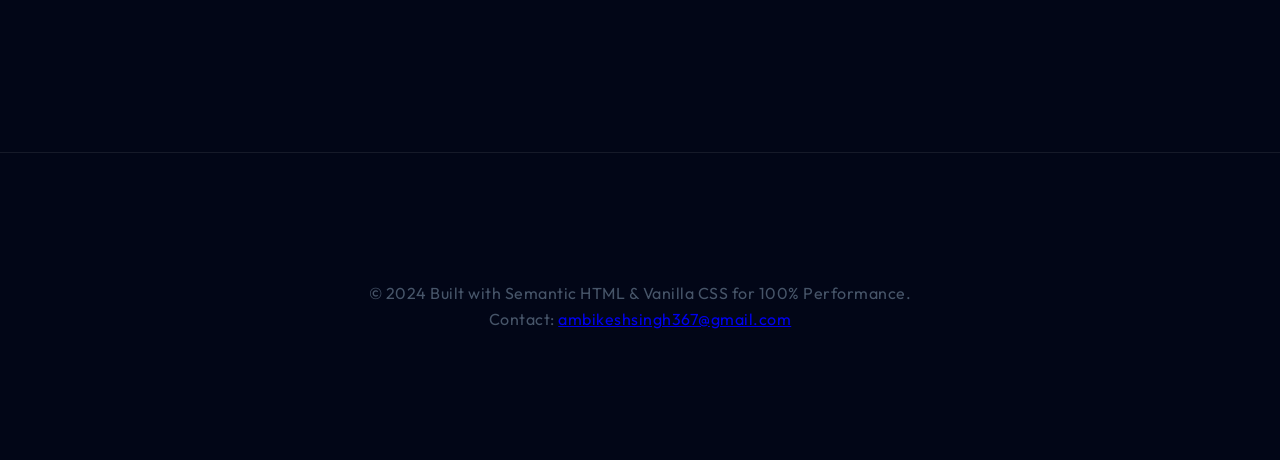
==== commit 0d49bd7f: "removed gradiendt" ====
--- a/index.html
+++ b/index.html
@@ -32,7 +32,7 @@
         "jobTitle": "Full Stack Developer",
         "description": "Building scalable web applications with modern tech stacks.",
         "sameAs": [
-          "https://github.com/",
+          "https://github.com/ambikeshsingh2004",
           "https://www.linkedin.com/in/ambikesh-singh-2a3958350/",
           "https://leetcode.com/u/iamambi/",
           "https://codeforces.com/profile/ambikesh_singh"
@@ -93,7 +93,7 @@
                     <a href="#projects" class="btn btn-primary">View Work</a>
                     <a href="https://www.linkedin.com/in/ambikesh-singh-2a3958350/" target="_blank"
                         rel="noopener noreferrer" class="btn btn-primary">LinkedIn</a>
-                    <a href="https://github.com/" target="_blank" rel="noopener noreferrer"
+                    <a href="https://github.com/ambikeshsingh2004" target="_blank" rel="noopener noreferrer"
                         class="btn btn-primary">GitHub</a>
                 </div>
             </div>
--- a/styles.css
+++ b/styles.css
@@ -52,19 +52,9 @@
     min-height: 100vh;
 }
 
-/* Immersive Mesh Gradient System */
+/* Background - solid only */
 body::before {
-    content: '';
-    position: fixed;
-    inset: 0;
-    background:
-        radial-gradient(at 0% 0%, rgba(99, 102, 241, 0.15) 0px, transparent 50%),
-        radial-gradient(at 100% 0%, rgba(14, 165, 233, 0.15) 0px, transparent 50%),
-        radial-gradient(at 100% 100%, rgba(217, 70, 239, 0.15) 0px, transparent 50%),
-        radial-gradient(at 0% 100%, rgba(99, 102, 241, 0.15) 0px, transparent 50%),
-        radial-gradient(at 50% 50%, rgba(15, 23, 42, 0.3) 0px, transparent 80%);
-    z-index: -2;
-    filter: blur(80px);
+    display: none;
 }
 
 /* Premium Film Grain Overlay */
@@ -87,10 +77,7 @@
 }
 
 .highlight {
-    background: linear-gradient(135deg, var(--accent-primary), var(--accent-secondary));
-    -webkit-background-clip: text;
-    -webkit-text-fill-color: transparent;
-    background-clip: text;
+    color: var(--accent-primary);
     font-weight: 800;
 }
 
@@ -113,7 +100,7 @@
 }
 
 .btn-primary {
-    background: linear-gradient(135deg, var(--accent-primary), var(--accent-secondary));
+    background: var(--accent-primary);
     color: white;
     border: 1px solid rgba(255, 255, 255, 0.2);
     box-shadow: 0 10px 20px -5px rgba(99, 102, 241, 0.4);
@@ -123,7 +110,7 @@
     content: '';
     position: absolute;
     inset: 0;
-    background: linear-gradient(90deg, transparent, rgba(255, 255, 255, 0.2), transparent);
+    background: transparent;
     transform: translateX(-100%);
     transition: transform 0.6s ease;
 }
@@ -174,10 +161,6 @@
     color: var(--text-vibrant);
     text-decoration: none;
     letter-spacing: -1px;
-    background: linear-gradient(135deg, #fff 0%, rgba(255, 255, 255, 0.5) 100%);
-    -webkit-background-clip: text;
-    background-clip: text;
-    -webkit-text-fill-color: transparent;
 }
 
 .nav-links {
@@ -427,9 +410,9 @@
     transition: all 0.4s cubic-bezier(0.175, 0.885, 0.32, 1.275);
 }
 
-/* ====== LEETCODE - WARM ORANGE/YELLOW ====== */
+/* ====== LEETCODE - WARM ORANGE/YELLOW ======
 .bento-leetcode {
-    background: linear-gradient(135deg, #ff8c00 0%, #ffa116 30%, #ffcc00 70%, #ffe066 100%);
+    background: #ff8c00;
 }
 
 .bento-leetcode::before {
@@ -439,9 +422,7 @@
     left: 0;
     right: 0;
     bottom: 0;
-    background:
-        radial-gradient(circle at 20% 80%, rgba(255, 255, 255, 0.3) 0%, transparent 40%),
-        radial-gradient(circle at 80% 20%, rgba(255, 200, 0, 0.4) 0%, transparent 50%);
+    background: transparent;
     pointer-events: none;
 }
 
@@ -487,7 +468,7 @@
 
 /* ====== CODEFORCES - VIBRANT BLUE/PURPLE ====== */
 .bento-codeforces {
-    background: linear-gradient(135deg, #667eea 0%, #764ba2 50%, #f093fb 100%);
+    background: #5c6bc0;
 }
 
 .bento-codeforces::before {
@@ -497,9 +478,7 @@
     left: 0;
     right: 0;
     bottom: 0;
-    background:
-        radial-gradient(circle at 80% 80%, rgba(255, 255, 255, 0.25) 0%, transparent 40%),
-        radial-gradient(circle at 20% 30%, rgba(240, 147, 251, 0.3) 0%, transparent 50%);
+    background: transparent;
     pointer-events: none;
 }
 
@@ -548,14 +527,13 @@
     transform: translateX(5px);
 }
 
-/* Shine Animation */
 .bento-shine {
     position: absolute;
     top: 0;
     left: -100%;
     width: 50%;
     height: 100%;
-    background: linear-gradient(90deg, transparent, rgba(255, 255, 255, 0.1), transparent);
+    background: transparent;
     transform: skewX(-20deg);
     transition: left 0.6s ease;
     pointer-events: none;
@@ -673,10 +651,7 @@
     font-weight: 800;
     letter-spacing: -2px;
     text-align: center;
-    background: linear-gradient(135deg, #fff 0%, rgba(255, 255, 255, 0.4) 100%);
-    -webkit-background-clip: text;
-    -webkit-text-fill-color: transparent;
-    background-clip: text;
+    color: var(--text-vibrant);
 }
 
 .projects-grid {
@@ -702,7 +677,7 @@
     content: '';
     position: absolute;
     inset: 0;
-    background: linear-gradient(135deg, rgba(255, 255, 255, 0.1), transparent);
+    background: transparent;
     opacity: 0;
     transition: opacity 0.5s;
     z-index: 1;
@@ -735,7 +710,7 @@
     left: 0;
     right: 0;
     height: 120px;
-    background: linear-gradient(to top, var(--bg-surface), transparent);
+    background: transparent;
     z-index: 2;
 }
 
@@ -806,27 +781,27 @@
 
 /* Arkitect Project */
 .project-arkitect .project-image-placeholder {
-    background: linear-gradient(135deg, #0f2027 0%, #203a43 50%, #2c5364 100%);
+    background: #0f2027;
 }
 
 /* Voice Cursor Project */
 .project-voicecursor .project-image-placeholder {
-    background: linear-gradient(135deg, #1e1e2f 0%, #a1c4fd 100%);
+    background: #1e1e2f;
 }
 
 /* Musically Project */
 .project-musically .project-image-placeholder {
-    background: linear-gradient(135deg, #667eea 0%, #764ba2 100%);
+    background: #2c1e4a;
 }
 
 /* QueryLab Project */
 .project-querylab .project-image-placeholder {
-    background: linear-gradient(135deg, #2c3e50 0%, #3498db 100%);
+    background: #0d1f2d;
 }
 
 /* Eatly Project */
 .project-eatly .project-image-placeholder {
-    background: linear-gradient(135deg, #11998e 0%, #38ef7d 100%);
+    background: #0a2620;
 }
 
 .project-icon {
@@ -922,9 +897,8 @@
     transform: translate(-50%, -50%);
     width: 400px;
     height: 400px;
-    background: var(--accent-gradient);
-    filter: blur(150px);
-    opacity: 0.1;
+    background: transparent;
+    opacity: 0;
     z-index: -1;
     border-radius: 50%;
 }
@@ -1035,7 +1009,7 @@
     position: fixed;
     width: 400px;
     height: 400px;
-    background: radial-gradient(circle, rgba(139, 92, 246, 0.15) 0%, transparent 70%);
+    background: rgba(139, 92, 246, 0.1);
     border-radius: 50%;
     pointer-events: none;
     z-index: 9999;
@@ -1183,7 +1157,7 @@
     top: 0;
     bottom: 0;
     width: 2px;
-    background: linear-gradient(to bottom, var(--accent-primary), var(--accent-secondary), transparent);
+    background: var(--accent-primary);
 }
 
 .timeline-item {
@@ -1268,10 +1242,7 @@
     text-align: center;
     margin-bottom: 2rem;
     letter-spacing: -3px;
-    background: linear-gradient(135deg, #fff 0%, rgba(255, 255, 255, 0.4) 100%);
-    -webkit-background-clip: text;
-    -webkit-text-fill-color: transparent;
-    background-clip: text;
+    color: var(--text-vibrant);
 }
 
 .contact-section p {
@@ -1369,7 +1340,7 @@
     position: fixed;
     width: 32px;
     height: 32px;
-    background: radial-gradient(circle, rgba(99, 102, 241, 0.4) 0%, transparent 70%);
+    background: rgba(99, 102, 241, 0.35);
     border-radius: 50%;
     pointer-events: none;
     z-index: 999;
@@ -1380,7 +1351,7 @@
     position: fixed;
     width: 600px;
     height: 600px;
-    background: radial-gradient(circle, rgba(99, 102, 241, 0.08) 0%, transparent 70%);
+    background: rgba(99, 102, 241, 0.06);
     border-radius: 50%;
     pointer-events: none;
     z-index: -1;
